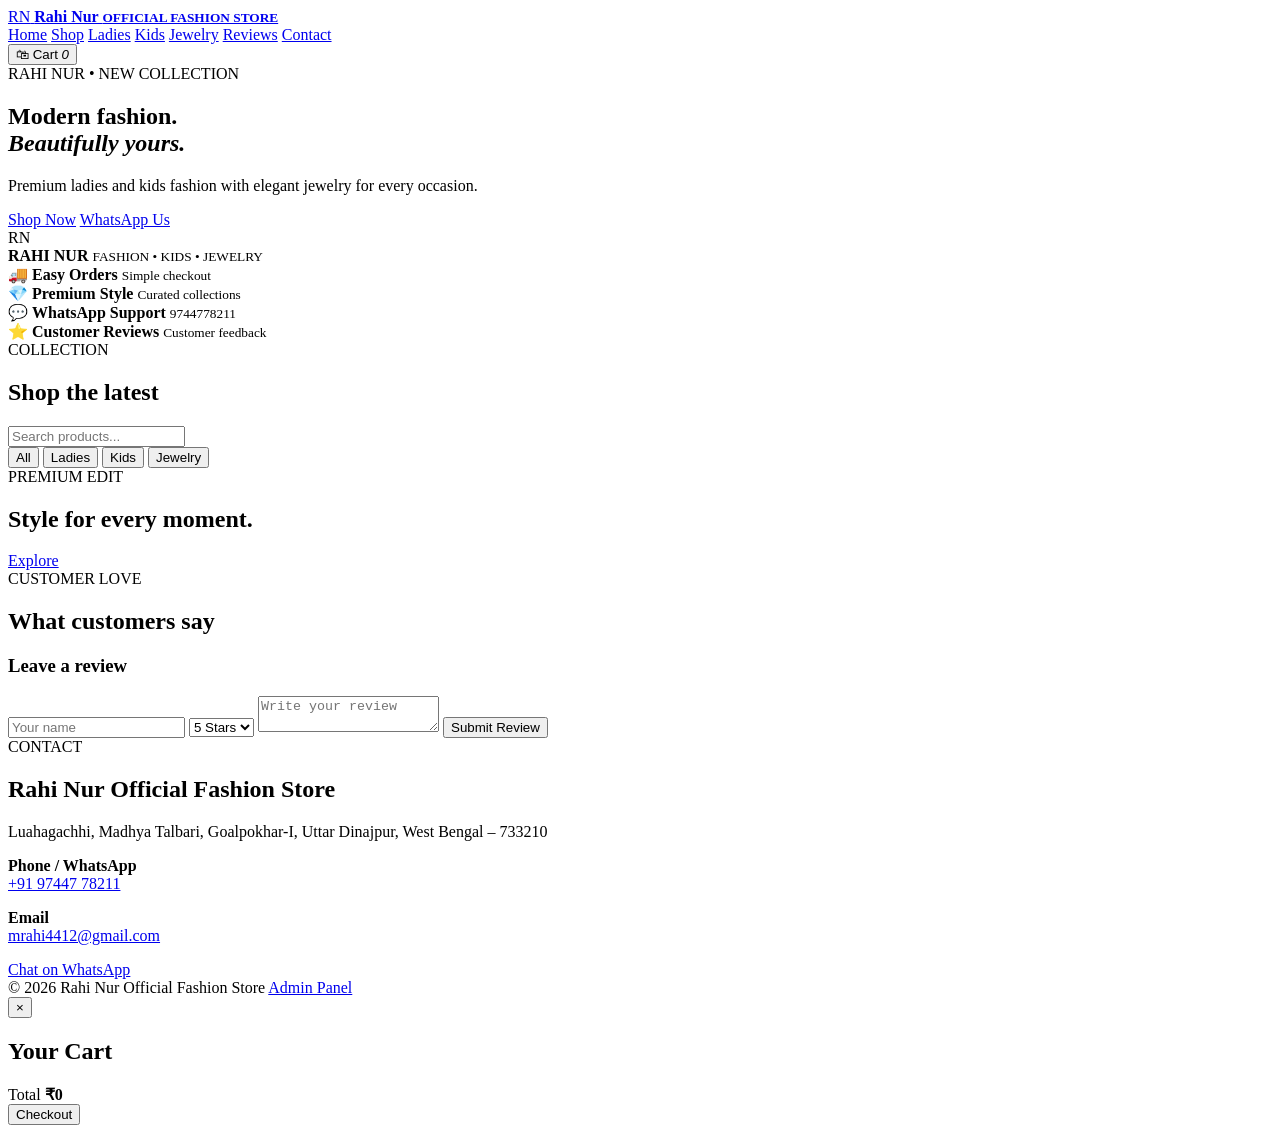
==== index.html @ d6ed2902 "index.html Initial commit for Rahi Nur Official Fashion Store website including HTML structure, navi" ====
<!doctype html>
<html lang="en">
<head>
  <meta charset="UTF-8">
  <meta name="viewport" content="width=device-width, initial-scale=1.0">
  <title>Rahi Nur Official Fashion Store</title>
  <meta name="description" content="Rahi Nur Official Fashion Store - Ladies, Kids and Jewelry">
  <link rel="stylesheet" href="assets/css/style.css">
</head>

<body>

<header class="top">
  <div class="wrap nav">

    <a class="logo" href="index.html">
      <span>RN</span>
      <b>
        Rahi Nur
        <small>OFFICIAL FASHION STORE</small>
      </b>
    </a>

    <nav>
      <a href="#home">Home</a>
      <a href="#shop">Shop</a>
      <a href="#ladies">Ladies</a>
      <a href="#kids">Kids</a>
      <a href="#jewelry">Jewelry</a>
      <a href="#reviews">Reviews</a>
      <a href="#contact">Contact</a>
    </nav>

    <button class="cart" onclick="Store.openCart()">
      🛍 Cart <i id="cartCount">0</i>
    </button>

  </div>
</header>


<section id="home" class="hero">

  <div class="wrap hero-grid">

    <div>
      <span class="eyebrow">RAHI NUR • NEW COLLECTION</span>

      <h1>
        Modern fashion.
        <br>
        <em>Beautifully yours.</em>
      </h1>

      <p>
        Premium ladies and kids fashion with elegant jewelry
        for every occasion.
      </p>

      <div class="actions">
        <a class="btn" href="#shop">Shop Now</a>

        <a
          class="btn ghost"
          href="https://wa.me/919744778211"
          target="_blank"
        >
          WhatsApp Us
        </a>
      </div>
    </div>


    <div class="hero-art">

      <div class="seal">RN</div>

      <strong>RAHI NUR</strong>

      <small>
        FASHION • KIDS • JEWELRY
      </small>

    </div>

  </div>

</section>


<section class="features">

  <div class="wrap feature-grid">

    <div>
      🚚 <b>Easy Orders</b>
      <small>Simple checkout</small>
    </div>

    <div>
      💎 <b>Premium Style</b>
      <small>Curated collections</small>
    </div>

    <div>
      💬 <b>WhatsApp Support</b>
      <small>9744778211</small>
    </div>

    <div>
      ⭐ <b>Customer Reviews</b>
      <small>Customer feedback</small>
    </div>

  </div>

</section>


<section id="shop" class="section">

  <div class="wrap">

    <div class="heading">

      <div>
        <span class="eyebrow">COLLECTION</span>
        <h2>Shop the latest</h2>
      </div>

      <input
        id="search"
        oninput="Store.render()"
        placeholder="Search products..."
      >

    </div>


    <div class="filters">

      <button class="active" data-cat="All">
        All
      </button>

      <button data-cat="Ladies">
        Ladies
      </button>

      <button data-cat="Kids">
        Kids
      </button>

      <button data-cat="Jewelry">
        Jewelry
      </button>

    </div>


    <div id="products" class="grid"></div>

  </div>

</section>


<section class="banner">

  <div class="wrap banner-in">

    <div>
      <span class="eyebrow">PREMIUM EDIT</span>

      <h2>
        Style for every moment.
      </h2>
    </div>

    <a class="btn light" href="#shop">
      Explore
    </a>

  </div>

</section>


<section id="reviews" class="section">

  <div class="wrap">

    <span class="eyebrow">
      CUSTOMER LOVE
    </span>

    <h2>
      What customers say
    </h2>

    <div
      id="reviewsList"
      class="review-grid"
    ></div>


    <form
      id="reviewForm"
      class="review-form"
    >

      <h3>
        Leave a review
      </h3>

      <input
        name="name"
        required
        placeholder="Your name"
      >

      <select name="rating">

        <option value="5">5 Stars</option>
        <option value="4">4 Stars</option>
        <option value="3">3 Stars</option>
        <option value="2">2 Stars</option>
        <option value="1">1 Star</option>

      </select>

      <textarea
        name="text"
        required
        placeholder="Write your review"
      ></textarea>

      <button class="btn">
        Submit Review
      </button>

    </form>

  </div>

</section>


<section id="contact" class="section contact">

  <div class="wrap contact-grid">

    <div>

      <span class="eyebrow">
        CONTACT
      </span>

      <h2>
        Rahi Nur Official Fashion Store
      </h2>

      <p>
        Luahagachhi, Madhya Talbari,
        Goalpokhar-I, Uttar Dinajpur,
        West Bengal – 733210
      </p>

    </div>


    <div class="card">

      <p>
        <b>Phone / WhatsApp</b>
        <br>

        <a href="tel:+919744778211">
          +91 97447 78211
        </a>
      </p>

      <p>
        <b>Email</b>
        <br>

        <a href="mailto:mrahi4412@gmail.com">
          mrahi4412@gmail.com
        </a>
      </p>

      <a
        class="btn"
        href="https://wa.me/919744778211"
        target="_blank"
      >
        Chat on WhatsApp
      </a>

    </div>

  </div>

</section>


<footer>

  <div class="wrap foot">

    <span>
      © 2026 Rahi Nur Official Fashion Store
    </span>

    <a href="admin.html">
      Admin Panel
    </a>

  </div>

</footer>


<div
  id="cartModal"
  class="modal hide"
>

  <div class="modalbox">

    <button
      class="x"
      onclick="Store.closeCart()"
    >
      ×
    </button>

    <h2>
      Your Cart
    </h2>

    <div id="cartItems"></div>

    <div class="total">

      Total

      <b id="cartTotal">
        ₹0
      </b>

    </div>

    <button
      class="btn full"
      onclick="Store.checkout()"
    >
      Checkout
    </button>

  </div>

</div>


<script src="assets/js/store.js"></script>

</body>
</html>
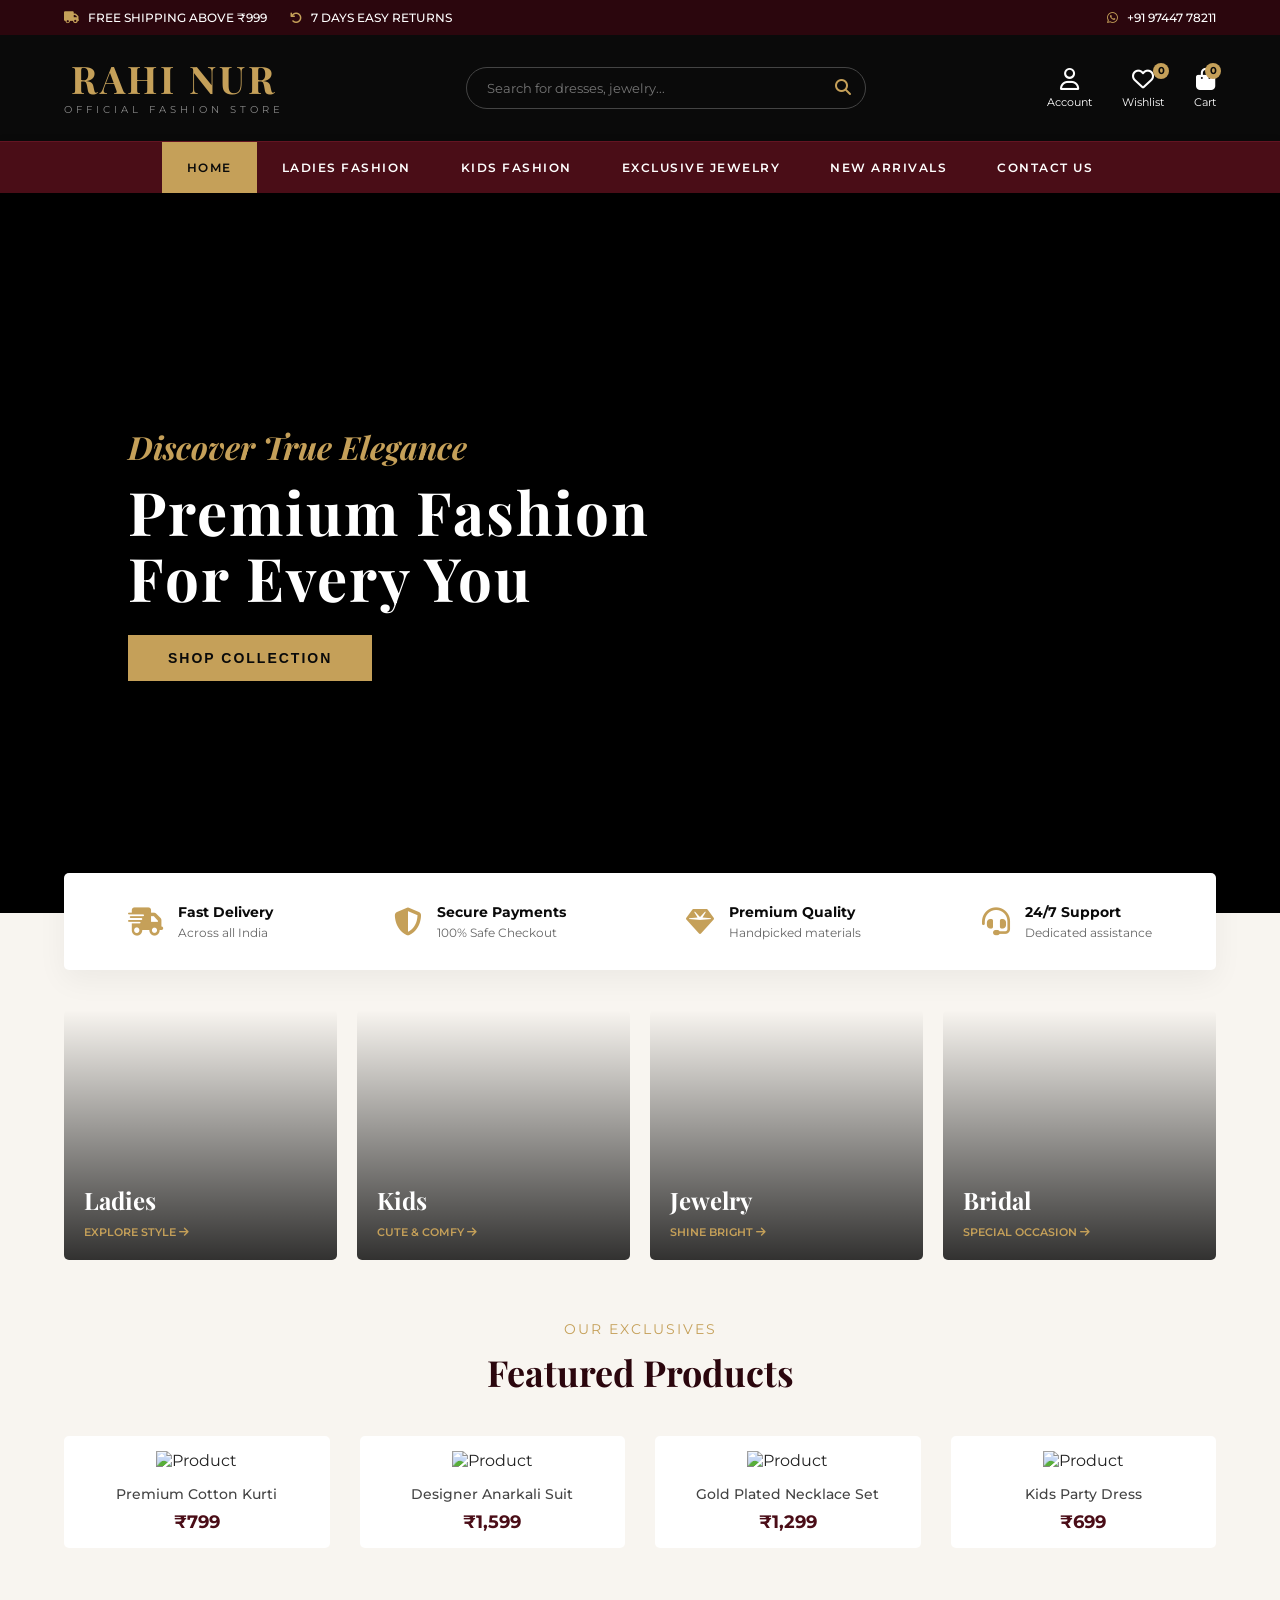
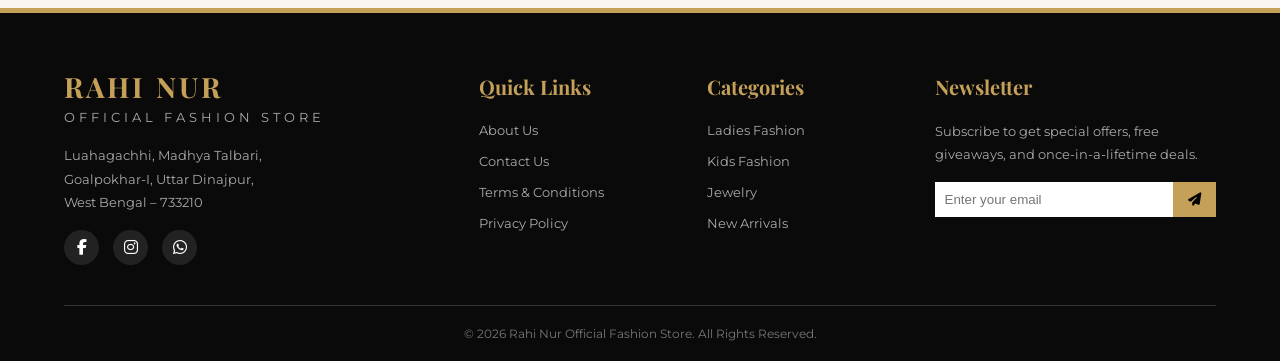
==== commit 2db44100: "Revamp index.html for improved layout and styles Updated the HTML structure and styles for the Rahi " ====
--- a/index.html
+++ b/index.html
@@ -1,369 +1,451 @@
-<!doctype html>
+<!DOCTYPE html>
 <html lang="en">
 <head>
-  <meta charset="UTF-8">
-  <meta name="viewport" content="width=device-width, initial-scale=1.0">
-  <title>Rahi Nur Official Fashion Store</title>
-  <meta name="description" content="Rahi Nur Official Fashion Store - Ladies, Kids and Jewelry">
-  <link rel="stylesheet" href="assets/css/style.css">
+    <meta charset="UTF-8">
+    <meta name="viewport" content="width=device-width, initial-scale=1.0">
+    <title>Rahi Nur | Premium Fashion & Jewelry</title>
+    <!-- Premium Google Fonts -->
+    <link href="https://fonts.googleapis.com/css2?family=Playfair+Display:ital,wght@0,400;0,600;0,700;1,400&family=Montserrat:wght@300;400;500;600;700&display=swap" rel="stylesheet">
+    <!-- FontAwesome Icons -->
+    <link rel="stylesheet" href="https://cdnjs.cloudflare.com/ajax/libs/font-awesome/6.4.0/css/all.min.css">
+    
+    <style>
+        /* ================= GLOBAL STYLES ================= */
+        * { margin: 0; padding: 0; box-sizing: border-box; }
+        html { scroll-behavior: smooth; }
+        :root {
+            --bg-dark: #0a0a0a;
+            --bg-maroon: #2b060d;
+            --primary-maroon: #4a0d17;
+            --primary-gold: #c5a059;
+            --gold-hover: #dfb971;
+            --text-light: #ffffff;
+            --text-dark: #222222;
+            --font-head: 'Playfair Display', serif;
+            --font-body: 'Montserrat', sans-serif;
+        }
+        body { font-family: var(--font-body); background-color: #f8f5f0; color: var(--text-dark); }
+        a { text-decoration: none; transition: 0.3s; }
+        button { cursor: pointer; transition: 0.3s; }
+
+        /* ================= TOP ANNOUNCEMENT BAR ================= */
+        .top-bar {
+            background: var(--bg-maroon); color: var(--text-light); display: flex;
+            justify-content: space-between; padding: 10px 5%; font-size: 12px; font-weight: 500;
+        }
+        .top-bar-left span { margin-right: 20px; }
+        .top-bar i { color: var(--primary-gold); margin-right: 6px; }
+
+        /* ================= HEADER ================= */
+        header {
+            background: var(--bg-dark); padding: 25px 5%; display: flex;
+            align-items: center; justify-content: space-between;
+        }
+        .logo { text-align: center; }
+        .logo h1 { font-family: var(--font-head); color: var(--primary-gold); font-size: 38px; letter-spacing: 3px; line-height: 1; }
+        .logo p { color: #888; font-size: 10px; letter-spacing: 4px; text-transform: uppercase; margin-top: 5px; }
+        
+        .search-container { flex: 1; max-width: 400px; margin: 0 40px; position: relative; }
+        .search-container input {
+            width: 100%; padding: 12px 20px; border-radius: 30px; border: 1px solid #444;
+            background: transparent; color: white; outline: none; font-family: var(--font-body);
+        }
+        .search-container button {
+            position: absolute; right: 15px; top: 50%; transform: translateY(-50%);
+            background: none; border: none; color: var(--primary-gold); font-size: 16px;
+        }
+
+        .user-actions { display: flex; gap: 30px; color: white; align-items: center; }
+        .action-item { display: flex; flex-direction: column; align-items: center; font-size: 11px; position: relative; cursor: pointer; }
+        .action-item i { font-size: 22px; margin-bottom: 5px; color: var(--text-light); }
+        .action-item:hover i { color: var(--primary-gold); }
+        .badge {
+            position: absolute; top: -5px; right: -5px; background: var(--primary-gold);
+            color: var(--bg-dark); font-size: 10px; font-weight: 700; width: 16px; height: 16px;
+            display: flex; align-items: center; justify-content: center; border-radius: 50%;
+        }
+
+        /* ================= NAVIGATION ================= */
+        nav {
+            background: var(--primary-maroon); padding: 0 5%; border-top: 1px solid #631422;
+            position: sticky; top: 0; z-index: 1000; box-shadow: 0 4px 10px rgba(0,0,0,0.3);
+        }
+        nav ul { list-style: none; display: flex; justify-content: center; }
+        nav ul li a {
+            color: white; padding: 18px 25px; display: block; font-size: 12px;
+            font-weight: 600; text-transform: uppercase; letter-spacing: 1.5px;
+        }
+        nav ul li a:hover, nav ul li.active a { background: var(--primary-gold); color: var(--bg-dark); }
+
+        /* ================= HERO SLIDER ================= */
+        .hero { position: relative; height: 80vh; min-height: 500px; overflow: hidden; background: #000; }
+        .slide {
+            position: absolute; top: 0; left: 0; width: 100%; height: 100%; opacity: 0;
+            transition: opacity 1s ease-in-out; background-size: cover; background-position: center 20%;
+        }
+        .slide.active { opacity: 1; z-index: 1; }
+        
+        /* 
+         * Hint: Use your best prompts here! Generate images using:
+         * "professional photo studio, romantic soft lighting, elegant outfits, 85mm DSLR photography, 8k, sharp focus"
+         */
+        .slide-1 { background-image: linear-gradient(rgba(0,0,0,0.6), rgba(0,0,0,0.2)), url('https://images.unsplash.com/photo-1610030469983-98e550d6193c?q=80&w=2000'); }
+        .slide-2 { background-image: linear-gradient(rgba(0,0,0,0.5), rgba(0,0,0,0.3)), url('https://images.unsplash.com/photo-1599643478524-fb66f7ca066b?q=80&w=2000'); }
+        
+        .hero-content {
+            position: absolute; top: 50%; left: 10%; transform: translateY(-50%);
+            z-index: 2; color: white; max-width: 600px;
+        }
+        .hero-content h3 { font-family: var(--font-head); color: var(--primary-gold); font-size: 32px; font-style: italic; margin-bottom: 10px; }
+        .hero-content h2 { font-family: var(--font-head); font-size: 60px; line-height: 1.1; margin-bottom: 25px; letter-spacing: 2px; }
+        .btn-main {
+            background: var(--primary-gold); color: var(--bg-dark); padding: 15px 40px;
+            font-size: 14px; font-weight: 700; border: none; text-transform: uppercase; letter-spacing: 2px;
+        }
+        .btn-main:hover { background: var(--gold-hover); }
+
+        /* ================= FEATURES BAR ================= */
+        .features {
+            display: flex; justify-content: space-between; padding: 30px 5%;
+            background: white; margin: -40px 5% 40px; position: relative; z-index: 10;
+            border-radius: 5px; box-shadow: 0 10px 30px rgba(0,0,0,0.05);
+        }
+        .feat-box { display: flex; align-items: center; gap: 15px; }
+        .feat-box i { font-size: 28px; color: var(--primary-gold); }
+        .feat-box h4 { font-size: 14px; margin-bottom: 4px; color: var(--bg-dark); }
+        .feat-box p { font-size: 12px; color: #666; }
+
+        /* ================= CATEGORIES ================= */
+        .categories { display: grid; grid-template-columns: repeat(4, 1fr); gap: 20px; padding: 0 5% 60px; }
+        .cat-box {
+            height: 250px; background-size: cover; background-position: center;
+            border-radius: 5px; position: relative; overflow: hidden; display: flex;
+            align-items: flex-end; padding: 20px; cursor: pointer;
+        }
+        /* Replace these with your cinematic depth of field images */
+        .cb-1 { background-image: url('https://images.unsplash.com/photo-1583391733958-d6510165213d?w=600'); }
+        .cb-2 { background-image: url('https://images.unsplash.com/photo-1621447504864-d86b7294fb8e?w=600'); }
+        .cb-3 { background-image: url('https://images.unsplash.com/photo-1535632066927-ab7c9ab60908?w=600'); }
+        .cb-4 { background-image: url('https://images.unsplash.com/photo-1617627143750-d86bc21e42bb?w=600'); }
+        
+        .cat-overlay {
+            position: absolute; top: 0; left: 0; width: 100%; height: 100%;
+            background: linear-gradient(to top, rgba(0,0,0,0.8), transparent);
+        }
+        .cat-text { position: relative; z-index: 2; color: white; }
+        .cat-text h3 { font-family: var(--font-head); font-size: 24px; margin-bottom: 5px; }
+        .cat-text span { font-size: 11px; text-transform: uppercase; color: var(--primary-gold); font-weight: 600; }
+        .cat-box:hover { transform: translateY(-5px); box-shadow: 0 10px 20px rgba(0,0,0,0.2); transition: 0.3s; }
+
+        /* ================= PRODUCTS GRID ================= */
+        .section-title { text-align: center; margin-bottom: 40px; }
+        .section-title h2 { font-family: var(--font-head); font-size: 36px; color: var(--bg-maroon); }
+        .section-title p { color: var(--primary-gold); font-size: 14px; letter-spacing: 2px; margin-bottom: 10px; }
+
+        .products { display: grid; grid-template-columns: repeat(4, 1fr); gap: 30px; padding: 0 5% 60px; }
+        .product-card { background: white; padding: 15px; border-radius: 5px; text-align: center; transition: 0.3s; }
+        .product-card:hover { box-shadow: 0 15px 30px rgba(0,0,0,0.08); }
+        .prod-img { position: relative; overflow: hidden; border-radius: 5px; margin-bottom: 15px; }
+        .prod-img img { width: 100%; height: 350px; object-fit: cover; transition: transform 0.5s; }
+        .product-card:hover .prod-img img { transform: scale(1.05); }
+        
+        .prod-actions {
+            position: absolute; bottom: -50px; left: 0; width: 100%; display: flex;
+            justify-content: center; gap: 10px; transition: 0.3s;
+        }
+        .product-card:hover .prod-actions { bottom: 15px; }
+        .prod-actions button { background: white; border: none; width: 40px; height: 40px; border-radius: 50%; font-size: 16px; color: var(--bg-dark); }
+        .prod-actions button:hover { background: var(--primary-gold); color: white; }
+        .prod-actions .btn-add { width: auto; padding: 0 20px; border-radius: 20px; font-weight: 600; font-size: 12px; }
+        
+        .prod-info h4 { font-size: 14px; font-weight: 500; margin-bottom: 8px; color: #444; }
+        .prod-info .price { font-size: 18px; font-weight: 700; color: var(--primary-maroon); }
+
+        /* ================= FOOTER ================= */
+        footer { background: var(--bg-dark); color: white; padding: 60px 5% 20px; border-top: 5px solid var(--primary-gold); }
+        .footer-grid { display: grid; grid-template-columns: 2fr 1fr 1fr 1.5fr; gap: 40px; margin-bottom: 40px; }
+        .foot-col h4 { font-family: var(--font-head); color: var(--primary-gold); font-size: 20px; margin-bottom: 20px; }
+        .foot-col p { font-size: 13px; color: #aaa; line-height: 1.8; margin-bottom: 15px; }
+        .foot-col ul { list-style: none; }
+        .foot-col ul li { margin-bottom: 12px; }
+        .foot-col ul li a { color: #aaa; font-size: 13px; }
+        .foot-col ul li a:hover { color: var(--primary-gold); padding-left: 5px; }
+        
+        .social-links a { display: inline-flex; align-items: center; justify-content: center; width: 35px; height: 35px; background: #222; color: white; border-radius: 50%; margin-right: 10px; }
+        .social-links a:hover { background: var(--primary-gold); }
+        
+        .copyright { text-align: center; padding-top: 20px; border-top: 1px solid #333; font-size: 12px; color: #777; }
+    </style>
 </head>
-
 <body>
 
-<header class="top">
-  <div class="wrap nav">
-
-    <a class="logo" href="index.html">
-      <span>RN</span>
-      <b>
-        Rahi Nur
-        <small>OFFICIAL FASHION STORE</small>
-      </b>
-    </a>
-
+    <!-- TOP BAR -->
+    <div class="top-bar">
+        <div class="top-bar-left">
+            <span><i class="fas fa-truck"></i> FREE SHIPPING ABOVE ₹999</span>
+            <span><i class="fas fa-undo"></i> 7 DAYS EASY RETURNS</span>
+        </div>
+        <div class="top-bar-right">
+            <span><i class="fab fa-whatsapp"></i> +91 97447 78211</span>
+        </div>
+    </div>
+
+    <!-- HEADER -->
+    <header>
+        <div class="logo">
+            <h1>RAHI NUR</h1>
+            <p>Official Fashion Store</p>
+        </div>
+        
+        <div class="search-container">
+            <input type="text" placeholder="Search for dresses, jewelry...">
+            <button><i class="fas fa-search"></i></button>
+        </div>
+
+        <div class="user-actions">
+            <div class="action-item">
+                <i class="far fa-user"></i>
+                <span>Account</span>
+            </div>
+            <div class="action-item">
+                <i class="far fa-heart"></i>
+                <span>Wishlist</span>
+                <div class="badge">0</div>
+            </div>
+            <div class="action-item" onclick="viewCart()">
+                <i class="fas fa-shopping-bag"></i>
+                <span>Cart</span>
+                <div class="badge" id="cart-count">0</div>
+            </div>
+        </div>
+    </header>
+
+    <!-- NAVIGATION -->
     <nav>
-      <a href="#home">Home</a>
-      <a href="#shop">Shop</a>
-      <a href="#ladies">Ladies</a>
-      <a href="#kids">Kids</a>
-      <a href="#jewelry">Jewelry</a>
-      <a href="#reviews">Reviews</a>
-      <a href="#contact">Contact</a>
+        <ul>
+            <li class="active"><a href="#">Home</a></li>
+            <li><a href="#shop">Ladies Fashion</a></li>
+            <li><a href="#shop">Kids Fashion</a></li>
+            <li><a href="#shop">Exclusive Jewelry</a></li>
+            <li><a href="#">New Arrivals</a></li>
+            <li><a href="#">Contact Us</a></li>
+        </ul>
     </nav>
 
-    <button class="cart" onclick="Store.openCart()">
-      🛍 Cart <i id="cartCount">0</i>
-    </button>
-
-  </div>
-</header>
-
-
-<section id="home" class="hero">
-
-  <div class="wrap hero-grid">
-
-    <div>
-      <span class="eyebrow">RAHI NUR • NEW COLLECTION</span>
-
-      <h1>
-        Modern fashion.
-        <br>
-        <em>Beautifully yours.</em>
-      </h1>
-
-      <p>
-        Premium ladies and kids fashion with elegant jewelry
-        for every occasion.
-      </p>
-
-      <div class="actions">
-        <a class="btn" href="#shop">Shop Now</a>
-
-        <a
-          class="btn ghost"
-          href="https://wa.me/919744778211"
-          target="_blank"
-        >
-          WhatsApp Us
-        </a>
-      </div>
+    <!-- HERO SLIDER -->
+    <section class="hero">
+        <div class="slide slide-1 active">
+            <div class="hero-content">
+                <h3>Discover True Elegance</h3>
+                <h2>Premium Fashion <br>For Every You</h2>
+                <button class="btn-main">Shop Collection</button>
+            </div>
+        </div>
+        <div class="slide slide-2">
+            <div class="hero-content">
+                <h3>Royal Collection</h3>
+                <h2>Exquisite Jewelry <br>Designs</h2>
+                <button class="btn-main">Explore Now</button>
+            </div>
+        </div>
+    </section>
+
+    <!-- FEATURES -->
+    <div class="features">
+        <div class="feat-box">
+            <i class="fas fa-shipping-fast"></i>
+            <div><h4>Fast Delivery</h4><p>Across all India</p></div>
+        </div>
+        <div class="feat-box">
+            <i class="fas fa-shield-alt"></i>
+            <div><h4>Secure Payments</h4><p>100% Safe Checkout</p></div>
+        </div>
+        <div class="feat-box">
+            <i class="fas fa-gem"></i>
+            <div><h4>Premium Quality</h4><p>Handpicked materials</p></div>
+        </div>
+        <div class="feat-box">
+            <i class="fas fa-headset"></i>
+            <div><h4>24/7 Support</h4><p>Dedicated assistance</p></div>
+        </div>
     </div>
 
-
-    <div class="hero-art">
-
-      <div class="seal">RN</div>
-
-      <strong>RAHI NUR</strong>
-
-      <small>
-        FASHION • KIDS • JEWELRY
-      </small>
-
+    <!-- CATEGORIES -->
+    <section class="categories">
+        <div class="cat-box cb-1">
+            <div class="cat-overlay"></div>
+            <div class="cat-text">
+                <h3>Ladies</h3><span>Explore Style <i class="fas fa-arrow-right"></i></span>
+            </div>
+        </div>
+        <div class="cat-box cb-2">
+            <div class="cat-overlay"></div>
+            <div class="cat-text">
+                <h3>Kids</h3><span>Cute & Comfy <i class="fas fa-arrow-right"></i></span>
+            </div>
+        </div>
+        <div class="cat-box cb-3">
+            <div class="cat-overlay"></div>
+            <div class="cat-text">
+                <h3>Jewelry</h3><span>Shine Bright <i class="fas fa-arrow-right"></i></span>
+            </div>
+        </div>
+        <div class="cat-box cb-4">
+            <div class="cat-overlay"></div>
+            <div class="cat-text">
+                <h3>Bridal</h3><span>Special Occasion <i class="fas fa-arrow-right"></i></span>
+            </div>
+        </div>
+    </section>
+
+    <!-- FEATURED PRODUCTS -->
+    <section class="section-title" id="shop">
+        <p>OUR EXCLUSIVES</p>
+        <h2>Featured Products</h2>
+    </section>
+
+    <div class="products">
+        <!-- Product 1 -->
+        <div class="product-card">
+            <div class="prod-img">
+                <img src="https://images.unsplash.com/photo-1583391733958-d6510165213d?q=80&w=600" alt="Product">
+                <div class="prod-actions">
+                    <button><i class="far fa-heart"></i></button>
+                    <button class="btn-add" onclick="addToCart()">Add to Cart</button>
+                    <button><i class="far fa-eye"></i></button>
+                </div>
+            </div>
+            <div class="prod-info">
+                <h4>Premium Cotton Kurti</h4>
+                <div class="price">₹799</div>
+            </div>
+        </div>
+        
+        <!-- Product 2 -->
+        <div class="product-card">
+            <div class="prod-img">
+                <img src="https://images.unsplash.com/photo-1617627143750-d86bc21e42bb?q=80&w=600" alt="Product">
+                <div class="prod-actions">
+                    <button><i class="far fa-heart"></i></button>
+                    <button class="btn-add" onclick="addToCart()">Add to Cart</button>
+                    <button><i class="far fa-eye"></i></button>
+                </div>
+            </div>
+            <div class="prod-info">
+                <h4>Designer Anarkali Suit</h4>
+                <div class="price">₹1,599</div>
+            </div>
+        </div>
+
+        <!-- Product 3 -->
+        <div class="product-card">
+            <div class="prod-img">
+                <img src="https://images.unsplash.com/photo-1599643478524-fb66f7ca066b?q=80&w=600" alt="Product">
+                <div class="prod-actions">
+                    <button><i class="far fa-heart"></i></button>
+                    <button class="btn-add" onclick="addToCart()">Add to Cart</button>
+                    <button><i class="far fa-eye"></i></button>
+                </div>
+            </div>
+            <div class="prod-info">
+                <h4>Gold Plated Necklace Set</h4>
+                <div class="price">₹1,299</div>
+            </div>
+        </div>
+
+        <!-- Product 4 -->
+        <div class="product-card">
+            <div class="prod-img">
+                <img src="https://images.unsplash.com/photo-1621447504864-d86b7294fb8e?q=80&w=600" alt="Product">
+                <div class="prod-actions">
+                    <button><i class="far fa-heart"></i></button>
+                    <button class="btn-add" onclick="addToCart()">Add to Cart</button>
+                    <button><i class="far fa-eye"></i></button>
+                </div>
+            </div>
+            <div class="prod-info">
+                <h4>Kids Party Dress</h4>
+                <div class="price">₹699</div>
+            </div>
+        </div>
     </div>
 
-  </div>
-
-</section>
-
-
-<section class="features">
-
-  <div class="wrap feature-grid">
-
-    <div>
-      🚚 <b>Easy Orders</b>
-      <small>Simple checkout</small>
-    </div>
-
-    <div>
-      💎 <b>Premium Style</b>
-      <small>Curated collections</small>
-    </div>
-
-    <div>
-      💬 <b>WhatsApp Support</b>
-      <small>9744778211</small>
-    </div>
-
-    <div>
-      ⭐ <b>Customer Reviews</b>
-      <small>Customer feedback</small>
-    </div>
-
-  </div>
-
-</section>
-
-
-<section id="shop" class="section">
-
-  <div class="wrap">
-
-    <div class="heading">
-
-      <div>
-        <span class="eyebrow">COLLECTION</span>
-        <h2>Shop the latest</h2>
-      </div>
-
-      <input
-        id="search"
-        oninput="Store.render()"
-        placeholder="Search products..."
-      >
-
-    </div>
-
-
-    <div class="filters">
-
-      <button class="active" data-cat="All">
-        All
-      </button>
-
-      <button data-cat="Ladies">
-        Ladies
-      </button>
-
-      <button data-cat="Kids">
-        Kids
-      </button>
-
-      <button data-cat="Jewelry">
-        Jewelry
-      </button>
-
-    </div>
-
-
-    <div id="products" class="grid"></div>
-
-  </div>
-
-</section>
-
-
-<section class="banner">
-
-  <div class="wrap banner-in">
-
-    <div>
-      <span class="eyebrow">PREMIUM EDIT</span>
-
-      <h2>
-        Style for every moment.
-      </h2>
-    </div>
-
-    <a class="btn light" href="#shop">
-      Explore
-    </a>
-
-  </div>
-
-</section>
-
-
-<section id="reviews" class="section">
-
-  <div class="wrap">
-
-    <span class="eyebrow">
-      CUSTOMER LOVE
-    </span>
-
-    <h2>
-      What customers say
-    </h2>
-
-    <div
-      id="reviewsList"
-      class="review-grid"
-    ></div>
-
-
-    <form
-      id="reviewForm"
-      class="review-form"
-    >
-
-      <h3>
-        Leave a review
-      </h3>
-
-      <input
-        name="name"
-        required
-        placeholder="Your name"
-      >
-
-      <select name="rating">
-
-        <option value="5">5 Stars</option>
-        <option value="4">4 Stars</option>
-        <option value="3">3 Stars</option>
-        <option value="2">2 Stars</option>
-        <option value="1">1 Star</option>
-
-      </select>
-
-      <textarea
-        name="text"
-        required
-        placeholder="Write your review"
-      ></textarea>
-
-      <button class="btn">
-        Submit Review
-      </button>
-
-    </form>
-
-  </div>
-
-</section>
-
-
-<section id="contact" class="section contact">
-
-  <div class="wrap contact-grid">
-
-    <div>
-
-      <span class="eyebrow">
-        CONTACT
-      </span>
-
-      <h2>
-        Rahi Nur Official Fashion Store
-      </h2>
-
-      <p>
-        Luahagachhi, Madhya Talbari,
-        Goalpokhar-I, Uttar Dinajpur,
-        West Bengal – 733210
-      </p>
-
-    </div>
-
-
-    <div class="card">
-
-      <p>
-        <b>Phone / WhatsApp</b>
-        <br>
-
-        <a href="tel:+919744778211">
-          +91 97447 78211
-        </a>
-      </p>
-
-      <p>
-        <b>Email</b>
-        <br>
-
-        <a href="mailto:mrahi4412@gmail.com">
-          mrahi4412@gmail.com
-        </a>
-      </p>
-
-      <a
-        class="btn"
-        href="https://wa.me/919744778211"
-        target="_blank"
-      >
-        Chat on WhatsApp
-      </a>
-
-    </div>
-
-  </div>
-
-</section>
-
-
-<footer>
-
-  <div class="wrap foot">
-
-    <span>
-      © 2026 Rahi Nur Official Fashion Store
-    </span>
-
-    <a href="admin.html">
-      Admin Panel
-    </a>
-
-  </div>
-
-</footer>
-
-
-<div
-  id="cartModal"
-  class="modal hide"
->
-
-  <div class="modalbox">
-
-    <button
-      class="x"
-      onclick="Store.closeCart()"
-    >
-      ×
-    </button>
-
-    <h2>
-      Your Cart
-    </h2>
-
-    <div id="cartItems"></div>
-
-    <div class="total">
-
-      Total
-
-      <b id="cartTotal">
-        ₹0
-      </b>
-
-    </div>
-
-    <button
-      class="btn full"
-      onclick="Store.checkout()"
-    >
-      Checkout
-    </button>
-
-  </div>
-
-</div>
-
-
-<script src="assets/js/store.js"></script>
-
+    <!-- FOOTER -->
+    <footer>
+        <div class="footer-grid">
+            <div class="foot-col">
+                <div class="logo" style="text-align: left;">
+                    <h1 style="font-size: 28px;">RAHI NUR</h1>
+                    <p style="margin-bottom: 15px;">Official Fashion Store</p>
+                </div>
+                <p>Luahagachhi, Madhya Talbari,<br>Goalpokhar-I, Uttar Dinajpur,<br>West Bengal – 733210</p>
+                <div class="social-links">
+                    <a href="#"><i class="fab fa-facebook-f"></i></a>
+                    <a href="#"><i class="fab fa-instagram"></i></a>
+                    <a href="#"><i class="fab fa-whatsapp"></i></a>
+                </div>
+            </div>
+            <div class="foot-col">
+                <h4>Quick Links</h4>
+                <ul>
+                    <li><a href="#">About Us</a></li>
+                    <li><a href="#">Contact Us</a></li>
+                    <li><a href="#">Terms & Conditions</a></li>
+                    <li><a href="#">Privacy Policy</a></li>
+                </ul>
+            </div>
+            <div class="foot-col">
+                <h4>Categories</h4>
+                <ul>
+                    <li><a href="#">Ladies Fashion</a></li>
+                    <li><a href="#">Kids Fashion</a></li>
+                    <li><a href="#">Jewelry</a></li>
+                    <li><a href="#">New Arrivals</a></li>
+                </ul>
+            </div>
+            <div class="foot-col">
+                <h4>Newsletter</h4>
+                <p>Subscribe to get special offers, free giveaways, and once-in-a-lifetime deals.</p>
+                <div style="display: flex; margin-top: 15px;">
+                    <input type="email" placeholder="Enter your email" style="padding: 10px; width: 100%; border: none; outline: none;">
+                    <button style="background: var(--primary-gold); border: none; padding: 0 15px; font-weight: bold;"><i class="fas fa-paper-plane"></i></button>
+                </div>
+            </div>
+        </div>
+        <div class="copyright">
+            <p>© 2026 Rahi Nur Official Fashion Store. All Rights Reserved.</p>
+        </div>
+    </footer>
+
+    <!-- JAVASCRIPT FOR INTERACTIVITY -->
+    <script>
+        // 1. Hero Image Slider (Changes image every 4 seconds)
+        let currentSlide = 0;
+        const slides = document.querySelectorAll('.slide');
+        
+        function nextSlide() {
+            slides[currentSlide].classList.remove('active');
+            currentSlide = (currentSlide + 1) % slides.length;
+            slides[currentSlide].classList.add('active');
+        }
+        setInterval(nextSlide, 4000);
+
+        // 2. Shopping Cart Logic
+        let cartItems = 0;
+        function addToCart() {
+            cartItems++;
+            document.getElementById('cart-count').innerText = cartItems;
+            // Simple visual feedback
+            alert("Item added to your premium shopping cart!");
+        }
+
+        function viewCart() {
+            if(cartItems === 0) {
+                alert("Your cart is currently empty.");
+            } else {
+                alert("You have " + cartItems + " items in your cart. Ready to checkout?");
+            }
+        }
+    </script>
 </body>
 </html>
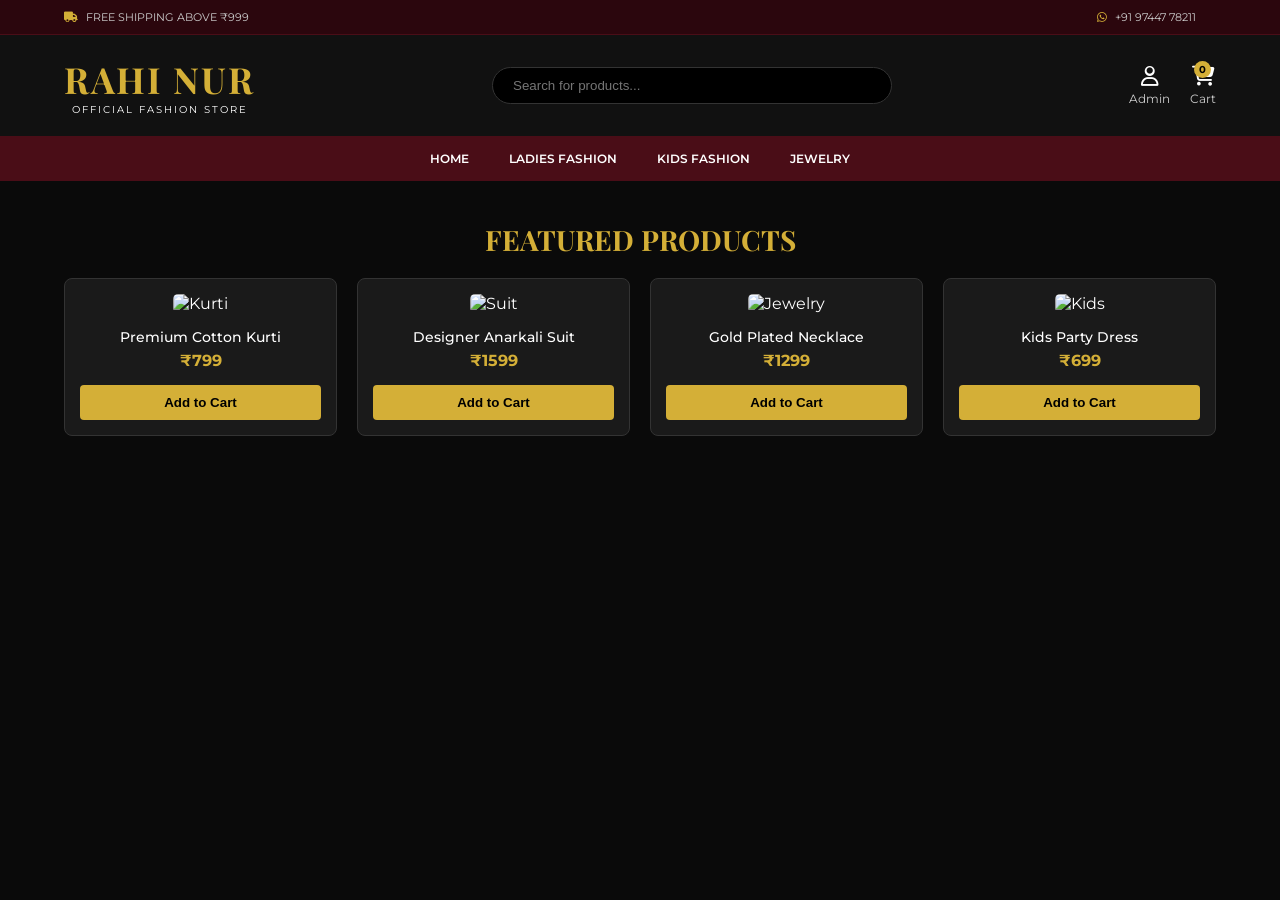
==== commit 6256f1d3: "Refactor index.html with new styles and features Updated the title, modified styles, and improved pr" ====
--- a/index.html
+++ b/index.html
@@ -3,448 +3,212 @@
 <head>
     <meta charset="UTF-8">
     <meta name="viewport" content="width=device-width, initial-scale=1.0">
-    <title>Rahi Nur | Premium Fashion & Jewelry</title>
-    <!-- Premium Google Fonts -->
-    <link href="https://fonts.googleapis.com/css2?family=Playfair+Display:ital,wght@0,400;0,600;0,700;1,400&family=Montserrat:wght@300;400;500;600;700&display=swap" rel="stylesheet">
-    <!-- FontAwesome Icons -->
+    <title>Rahi Nur | Premium Fashion</title>
+    <link href="https://fonts.googleapis.com/css2?family=Playfair+Display:ital,wght@0,600;0,700;1,400&family=Montserrat:wght@400;500;600&display=swap" rel="stylesheet">
     <link rel="stylesheet" href="https://cdnjs.cloudflare.com/ajax/libs/font-awesome/6.4.0/css/all.min.css">
     
     <style>
-        /* ================= GLOBAL STYLES ================= */
+        /* CSS (Visually matching your photo) */
         * { margin: 0; padding: 0; box-sizing: border-box; }
-        html { scroll-behavior: smooth; }
-        :root {
-            --bg-dark: #0a0a0a;
-            --bg-maroon: #2b060d;
-            --primary-maroon: #4a0d17;
-            --primary-gold: #c5a059;
-            --gold-hover: #dfb971;
-            --text-light: #ffffff;
-            --text-dark: #222222;
-            --font-head: 'Playfair Display', serif;
-            --font-body: 'Montserrat', sans-serif;
-        }
-        body { font-family: var(--font-body); background-color: #f8f5f0; color: var(--text-dark); }
-        a { text-decoration: none; transition: 0.3s; }
-        button { cursor: pointer; transition: 0.3s; }
-
-        /* ================= TOP ANNOUNCEMENT BAR ================= */
-        .top-bar {
-            background: var(--bg-maroon); color: var(--text-light); display: flex;
-            justify-content: space-between; padding: 10px 5%; font-size: 12px; font-weight: 500;
-        }
-        .top-bar-left span { margin-right: 20px; }
-        .top-bar i { color: var(--primary-gold); margin-right: 6px; }
-
-        /* ================= HEADER ================= */
-        header {
-            background: var(--bg-dark); padding: 25px 5%; display: flex;
-            align-items: center; justify-content: space-between;
-        }
+        body { font-family: 'Montserrat', sans-serif; background: #0a0a0a; color: #fff; }
+        
+        /* Top Bar */
+        .top-bar { background: #2b060d; padding: 10px 5%; font-size: 11px; display: flex; justify-content: space-between; border-bottom: 1px solid #4a0d17; }
+        .top-bar span { margin-right: 20px; color: #ccc; }
+        .top-bar i { color: #d4af37; margin-right: 5px; }
+
+        /* Header */
+        header { padding: 20px 5%; display: flex; justify-content: space-between; align-items: center; background: #111; }
         .logo { text-align: center; }
-        .logo h1 { font-family: var(--font-head); color: var(--primary-gold); font-size: 38px; letter-spacing: 3px; line-height: 1; }
-        .logo p { color: #888; font-size: 10px; letter-spacing: 4px; text-transform: uppercase; margin-top: 5px; }
-        
-        .search-container { flex: 1; max-width: 400px; margin: 0 40px; position: relative; }
-        .search-container input {
-            width: 100%; padding: 12px 20px; border-radius: 30px; border: 1px solid #444;
-            background: transparent; color: white; outline: none; font-family: var(--font-body);
-        }
-        .search-container button {
-            position: absolute; right: 15px; top: 50%; transform: translateY(-50%);
-            background: none; border: none; color: var(--primary-gold); font-size: 16px;
-        }
-
-        .user-actions { display: flex; gap: 30px; color: white; align-items: center; }
-        .action-item { display: flex; flex-direction: column; align-items: center; font-size: 11px; position: relative; cursor: pointer; }
-        .action-item i { font-size: 22px; margin-bottom: 5px; color: var(--text-light); }
-        .action-item:hover i { color: var(--primary-gold); }
-        .badge {
-            position: absolute; top: -5px; right: -5px; background: var(--primary-gold);
-            color: var(--bg-dark); font-size: 10px; font-weight: 700; width: 16px; height: 16px;
-            display: flex; align-items: center; justify-content: center; border-radius: 50%;
-        }
-
-        /* ================= NAVIGATION ================= */
-        nav {
-            background: var(--primary-maroon); padding: 0 5%; border-top: 1px solid #631422;
-            position: sticky; top: 0; z-index: 1000; box-shadow: 0 4px 10px rgba(0,0,0,0.3);
-        }
-        nav ul { list-style: none; display: flex; justify-content: center; }
-        nav ul li a {
-            color: white; padding: 18px 25px; display: block; font-size: 12px;
-            font-weight: 600; text-transform: uppercase; letter-spacing: 1.5px;
-        }
-        nav ul li a:hover, nav ul li.active a { background: var(--primary-gold); color: var(--bg-dark); }
-
-        /* ================= HERO SLIDER ================= */
-        .hero { position: relative; height: 80vh; min-height: 500px; overflow: hidden; background: #000; }
-        .slide {
-            position: absolute; top: 0; left: 0; width: 100%; height: 100%; opacity: 0;
-            transition: opacity 1s ease-in-out; background-size: cover; background-position: center 20%;
-        }
-        .slide.active { opacity: 1; z-index: 1; }
-        
-        /* 
-         * Hint: Use your best prompts here! Generate images using:
-         * "professional photo studio, romantic soft lighting, elegant outfits, 85mm DSLR photography, 8k, sharp focus"
-         */
-        .slide-1 { background-image: linear-gradient(rgba(0,0,0,0.6), rgba(0,0,0,0.2)), url('https://images.unsplash.com/photo-1610030469983-98e550d6193c?q=80&w=2000'); }
-        .slide-2 { background-image: linear-gradient(rgba(0,0,0,0.5), rgba(0,0,0,0.3)), url('https://images.unsplash.com/photo-1599643478524-fb66f7ca066b?q=80&w=2000'); }
-        
-        .hero-content {
-            position: absolute; top: 50%; left: 10%; transform: translateY(-50%);
-            z-index: 2; color: white; max-width: 600px;
-        }
-        .hero-content h3 { font-family: var(--font-head); color: var(--primary-gold); font-size: 32px; font-style: italic; margin-bottom: 10px; }
-        .hero-content h2 { font-family: var(--font-head); font-size: 60px; line-height: 1.1; margin-bottom: 25px; letter-spacing: 2px; }
-        .btn-main {
-            background: var(--primary-gold); color: var(--bg-dark); padding: 15px 40px;
-            font-size: 14px; font-weight: 700; border: none; text-transform: uppercase; letter-spacing: 2px;
-        }
-        .btn-main:hover { background: var(--gold-hover); }
-
-        /* ================= FEATURES BAR ================= */
-        .features {
-            display: flex; justify-content: space-between; padding: 30px 5%;
-            background: white; margin: -40px 5% 40px; position: relative; z-index: 10;
-            border-radius: 5px; box-shadow: 0 10px 30px rgba(0,0,0,0.05);
-        }
-        .feat-box { display: flex; align-items: center; gap: 15px; }
-        .feat-box i { font-size: 28px; color: var(--primary-gold); }
-        .feat-box h4 { font-size: 14px; margin-bottom: 4px; color: var(--bg-dark); }
-        .feat-box p { font-size: 12px; color: #666; }
-
-        /* ================= CATEGORIES ================= */
-        .categories { display: grid; grid-template-columns: repeat(4, 1fr); gap: 20px; padding: 0 5% 60px; }
-        .cat-box {
-            height: 250px; background-size: cover; background-position: center;
-            border-radius: 5px; position: relative; overflow: hidden; display: flex;
-            align-items: flex-end; padding: 20px; cursor: pointer;
-        }
-        /* Replace these with your cinematic depth of field images */
-        .cb-1 { background-image: url('https://images.unsplash.com/photo-1583391733958-d6510165213d?w=600'); }
-        .cb-2 { background-image: url('https://images.unsplash.com/photo-1621447504864-d86b7294fb8e?w=600'); }
-        .cb-3 { background-image: url('https://images.unsplash.com/photo-1535632066927-ab7c9ab60908?w=600'); }
-        .cb-4 { background-image: url('https://images.unsplash.com/photo-1617627143750-d86bc21e42bb?w=600'); }
-        
-        .cat-overlay {
-            position: absolute; top: 0; left: 0; width: 100%; height: 100%;
-            background: linear-gradient(to top, rgba(0,0,0,0.8), transparent);
-        }
-        .cat-text { position: relative; z-index: 2; color: white; }
-        .cat-text h3 { font-family: var(--font-head); font-size: 24px; margin-bottom: 5px; }
-        .cat-text span { font-size: 11px; text-transform: uppercase; color: var(--primary-gold); font-weight: 600; }
-        .cat-box:hover { transform: translateY(-5px); box-shadow: 0 10px 20px rgba(0,0,0,0.2); transition: 0.3s; }
-
-        /* ================= PRODUCTS GRID ================= */
-        .section-title { text-align: center; margin-bottom: 40px; }
-        .section-title h2 { font-family: var(--font-head); font-size: 36px; color: var(--bg-maroon); }
-        .section-title p { color: var(--primary-gold); font-size: 14px; letter-spacing: 2px; margin-bottom: 10px; }
-
-        .products { display: grid; grid-template-columns: repeat(4, 1fr); gap: 30px; padding: 0 5% 60px; }
-        .product-card { background: white; padding: 15px; border-radius: 5px; text-align: center; transition: 0.3s; }
-        .product-card:hover { box-shadow: 0 15px 30px rgba(0,0,0,0.08); }
-        .prod-img { position: relative; overflow: hidden; border-radius: 5px; margin-bottom: 15px; }
-        .prod-img img { width: 100%; height: 350px; object-fit: cover; transition: transform 0.5s; }
-        .product-card:hover .prod-img img { transform: scale(1.05); }
-        
-        .prod-actions {
-            position: absolute; bottom: -50px; left: 0; width: 100%; display: flex;
-            justify-content: center; gap: 10px; transition: 0.3s;
-        }
-        .product-card:hover .prod-actions { bottom: 15px; }
-        .prod-actions button { background: white; border: none; width: 40px; height: 40px; border-radius: 50%; font-size: 16px; color: var(--bg-dark); }
-        .prod-actions button:hover { background: var(--primary-gold); color: white; }
-        .prod-actions .btn-add { width: auto; padding: 0 20px; border-radius: 20px; font-weight: 600; font-size: 12px; }
-        
-        .prod-info h4 { font-size: 14px; font-weight: 500; margin-bottom: 8px; color: #444; }
-        .prod-info .price { font-size: 18px; font-weight: 700; color: var(--primary-maroon); }
-
-        /* ================= FOOTER ================= */
-        footer { background: var(--bg-dark); color: white; padding: 60px 5% 20px; border-top: 5px solid var(--primary-gold); }
-        .footer-grid { display: grid; grid-template-columns: 2fr 1fr 1fr 1.5fr; gap: 40px; margin-bottom: 40px; }
-        .foot-col h4 { font-family: var(--font-head); color: var(--primary-gold); font-size: 20px; margin-bottom: 20px; }
-        .foot-col p { font-size: 13px; color: #aaa; line-height: 1.8; margin-bottom: 15px; }
-        .foot-col ul { list-style: none; }
-        .foot-col ul li { margin-bottom: 12px; }
-        .foot-col ul li a { color: #aaa; font-size: 13px; }
-        .foot-col ul li a:hover { color: var(--primary-gold); padding-left: 5px; }
-        
-        .social-links a { display: inline-flex; align-items: center; justify-content: center; width: 35px; height: 35px; background: #222; color: white; border-radius: 50%; margin-right: 10px; }
-        .social-links a:hover { background: var(--primary-gold); }
-        
-        .copyright { text-align: center; padding-top: 20px; border-top: 1px solid #333; font-size: 12px; color: #777; }
+        .logo h1 { font-family: 'Playfair Display', serif; color: #d4af37; font-size: 36px; letter-spacing: 2px; }
+        
+        .search-bar { flex: 1; max-width: 400px; margin: 0 30px; position: relative; }
+        .search-bar input { width: 100%; padding: 10px 20px; border-radius: 20px; border: 1px solid #333; background: #000; color: #fff; }
+        
+        .icons { display: flex; gap: 20px; }
+        .icon-btn { text-align: center; cursor: pointer; color: #ccc; font-size: 12px; position: relative; }
+        .icon-btn i { font-size: 20px; display: block; margin-bottom: 5px; color: #fff; }
+        .badge { position: absolute; top: -5px; right: 5px; background: #d4af37; color: #000; font-size: 10px; font-weight: bold; padding: 2px 5px; border-radius: 50%; }
+
+        /* Nav */
+        nav { background: #4a0d17; display: flex; justify-content: center; }
+        nav a { color: #fff; text-decoration: none; padding: 15px 20px; font-size: 12px; font-weight: 600; text-transform: uppercase; }
+        nav a:hover { color: #000; background: #d4af37; }
+
+        /* Products Grid */
+        .section-title { text-align: center; padding: 40px 0 20px; font-family: 'Playfair Display', serif; font-size: 28px; color: #d4af37; }
+        .products { display: grid; grid-template-columns: repeat(4, 1fr); gap: 20px; padding: 0 5% 50px; }
+        .product-card { background: #1a1a1a; padding: 15px; border-radius: 8px; text-align: center; border: 1px solid #333; }
+        .product-card img { width: 100%; height: 250px; object-fit: cover; border-radius: 5px; }
+        .product-card h4 { font-size: 14px; margin: 15px 0 5px; font-weight: 500; }
+        .product-card p { color: #d4af37; font-weight: bold; font-size: 16px; margin-bottom: 15px; }
+        .btn-add { background: #d4af37; color: #000; border: none; padding: 10px 20px; font-weight: bold; cursor: pointer; border-radius: 4px; width: 100%; }
+        
+        /* Modal (Cart & Admin) */
+        .modal { display: none; position: fixed; top: 0; left: 0; width: 100%; height: 100%; background: rgba(0,0,0,0.8); z-index: 1000; justify-content: center; align-items: center; }
+        .modal-content { background: #111; border: 1px solid #d4af37; padding: 30px; border-radius: 8px; width: 400px; max-width: 90%; color: white; }
+        .modal-header { display: flex; justify-content: space-between; margin-bottom: 20px; font-family: 'Playfair Display', serif; font-size: 22px; color: #d4af37; }
+        .close-btn { cursor: pointer; color: #fff; font-size: 20px; }
+        
+        .cart-item { display: flex; justify-content: space-between; margin-bottom: 10px; font-size: 14px; border-bottom: 1px solid #333; padding-bottom: 5px; }
+        .cart-total { font-weight: bold; font-size: 18px; text-align: right; margin: 20px 0; color: #d4af37; }
+        .btn-checkout { background: #25D366; color: white; border: none; padding: 12px; width: 100%; font-weight: bold; cursor: pointer; border-radius: 4px; font-size: 16px; }
+
+        /* Admin Form */
+        .admin-input { width: 100%; padding: 10px; margin-bottom: 15px; border-radius: 4px; border: 1px solid #333; background: #222; color: white; }
     </style>
 </head>
 <body>
 
     <!-- TOP BAR -->
     <div class="top-bar">
-        <div class="top-bar-left">
-            <span><i class="fas fa-truck"></i> FREE SHIPPING ABOVE ₹999</span>
-            <span><i class="fas fa-undo"></i> 7 DAYS EASY RETURNS</span>
-        </div>
-        <div class="top-bar-right">
-            <span><i class="fab fa-whatsapp"></i> +91 97447 78211</span>
-        </div>
+        <div><span><i class="fas fa-truck"></i> FREE SHIPPING ABOVE ₹999</span></div>
+        <div><span><i class="fab fa-whatsapp"></i> +91 97447 78211</span></div>
     </div>
 
     <!-- HEADER -->
     <header>
         <div class="logo">
             <h1>RAHI NUR</h1>
-            <p>Official Fashion Store</p>
-        </div>
-        
-        <div class="search-container">
-            <input type="text" placeholder="Search for dresses, jewelry...">
-            <button><i class="fas fa-search"></i></button>
-        </div>
-
-        <div class="user-actions">
-            <div class="action-item">
-                <i class="far fa-user"></i>
-                <span>Account</span>
-            </div>
-            <div class="action-item">
-                <i class="far fa-heart"></i>
-                <span>Wishlist</span>
-                <div class="badge">0</div>
-            </div>
-            <div class="action-item" onclick="viewCart()">
-                <i class="fas fa-shopping-bag"></i>
-                <span>Cart</span>
+            <p style="font-size: 10px; letter-spacing: 2px;">OFFICIAL FASHION STORE</p>
+        </div>
+        <div class="search-bar">
+            <input type="text" placeholder="Search for products...">
+        </div>
+        <div class="icons">
+            <div class="icon-btn" onclick="openAdmin()">
+                <i class="far fa-user"></i> Admin
+            </div>
+            <div class="icon-btn" onclick="openCart()">
+                <i class="fas fa-shopping-cart"></i> Cart
                 <div class="badge" id="cart-count">0</div>
             </div>
         </div>
     </header>
 
-    <!-- NAVIGATION -->
+    <!-- NAV -->
     <nav>
-        <ul>
-            <li class="active"><a href="#">Home</a></li>
-            <li><a href="#shop">Ladies Fashion</a></li>
-            <li><a href="#shop">Kids Fashion</a></li>
-            <li><a href="#shop">Exclusive Jewelry</a></li>
-            <li><a href="#">New Arrivals</a></li>
-            <li><a href="#">Contact Us</a></li>
-        </ul>
+        <a href="#">Home</a>
+        <a href="#">Ladies Fashion</a>
+        <a href="#">Kids Fashion</a>
+        <a href="#">Jewelry</a>
     </nav>
 
-    <!-- HERO SLIDER -->
-    <section class="hero">
-        <div class="slide slide-1 active">
-            <div class="hero-content">
-                <h3>Discover True Elegance</h3>
-                <h2>Premium Fashion <br>For Every You</h2>
-                <button class="btn-main">Shop Collection</button>
-            </div>
-        </div>
-        <div class="slide slide-2">
-            <div class="hero-content">
-                <h3>Royal Collection</h3>
-                <h2>Exquisite Jewelry <br>Designs</h2>
-                <button class="btn-main">Explore Now</button>
-            </div>
-        </div>
-    </section>
-
-    <!-- FEATURES -->
-    <div class="features">
-        <div class="feat-box">
-            <i class="fas fa-shipping-fast"></i>
-            <div><h4>Fast Delivery</h4><p>Across all India</p></div>
-        </div>
-        <div class="feat-box">
-            <i class="fas fa-shield-alt"></i>
-            <div><h4>Secure Payments</h4><p>100% Safe Checkout</p></div>
-        </div>
-        <div class="feat-box">
-            <i class="fas fa-gem"></i>
-            <div><h4>Premium Quality</h4><p>Handpicked materials</p></div>
-        </div>
-        <div class="feat-box">
-            <i class="fas fa-headset"></i>
-            <div><h4>24/7 Support</h4><p>Dedicated assistance</p></div>
-        </div>
-    </div>
-
-    <!-- CATEGORIES -->
-    <section class="categories">
-        <div class="cat-box cb-1">
-            <div class="cat-overlay"></div>
-            <div class="cat-text">
-                <h3>Ladies</h3><span>Explore Style <i class="fas fa-arrow-right"></i></span>
-            </div>
-        </div>
-        <div class="cat-box cb-2">
-            <div class="cat-overlay"></div>
-            <div class="cat-text">
-                <h3>Kids</h3><span>Cute & Comfy <i class="fas fa-arrow-right"></i></span>
-            </div>
-        </div>
-        <div class="cat-box cb-3">
-            <div class="cat-overlay"></div>
-            <div class="cat-text">
-                <h3>Jewelry</h3><span>Shine Bright <i class="fas fa-arrow-right"></i></span>
-            </div>
-        </div>
-        <div class="cat-box cb-4">
-            <div class="cat-overlay"></div>
-            <div class="cat-text">
-                <h3>Bridal</h3><span>Special Occasion <i class="fas fa-arrow-right"></i></span>
-            </div>
-        </div>
-    </section>
-
-    <!-- FEATURED PRODUCTS -->
-    <section class="section-title" id="shop">
-        <p>OUR EXCLUSIVES</p>
-        <h2>Featured Products</h2>
-    </section>
-
+    <!-- PRODUCTS -->
+    <h2 class="section-title">FEATURED PRODUCTS</h2>
     <div class="products">
         <!-- Product 1 -->
         <div class="product-card">
-            <div class="prod-img">
-                <img src="https://images.unsplash.com/photo-1583391733958-d6510165213d?q=80&w=600" alt="Product">
-                <div class="prod-actions">
-                    <button><i class="far fa-heart"></i></button>
-                    <button class="btn-add" onclick="addToCart()">Add to Cart</button>
-                    <button><i class="far fa-eye"></i></button>
-                </div>
-            </div>
-            <div class="prod-info">
-                <h4>Premium Cotton Kurti</h4>
-                <div class="price">₹799</div>
-            </div>
-        </div>
-        
+            <img src="https://images.unsplash.com/photo-1583391733958-d6510165213d?w=400" alt="Kurti">
+            <h4>Premium Cotton Kurti</h4>
+            <p>₹799</p>
+            <button class="btn-add" onclick="addToCart('Premium Cotton Kurti', 799)">Add to Cart</button>
+        </div>
         <!-- Product 2 -->
         <div class="product-card">
-            <div class="prod-img">
-                <img src="https://images.unsplash.com/photo-1617627143750-d86bc21e42bb?q=80&w=600" alt="Product">
-                <div class="prod-actions">
-                    <button><i class="far fa-heart"></i></button>
-                    <button class="btn-add" onclick="addToCart()">Add to Cart</button>
-                    <button><i class="far fa-eye"></i></button>
-                </div>
-            </div>
-            <div class="prod-info">
-                <h4>Designer Anarkali Suit</h4>
-                <div class="price">₹1,599</div>
-            </div>
-        </div>
-
+            <img src="https://images.unsplash.com/photo-1617627143750-d86bc21e42bb?w=400" alt="Suit">
+            <h4>Designer Anarkali Suit</h4>
+            <p>₹1599</p>
+            <button class="btn-add" onclick="addToCart('Designer Anarkali Suit', 1599)">Add to Cart</button>
+        </div>
         <!-- Product 3 -->
         <div class="product-card">
-            <div class="prod-img">
-                <img src="https://images.unsplash.com/photo-1599643478524-fb66f7ca066b?q=80&w=600" alt="Product">
-                <div class="prod-actions">
-                    <button><i class="far fa-heart"></i></button>
-                    <button class="btn-add" onclick="addToCart()">Add to Cart</button>
-                    <button><i class="far fa-eye"></i></button>
-                </div>
-            </div>
-            <div class="prod-info">
-                <h4>Gold Plated Necklace Set</h4>
-                <div class="price">₹1,299</div>
-            </div>
-        </div>
-
+            <img src="https://images.unsplash.com/photo-1599643478524-fb66f7ca066b?w=400" alt="Jewelry">
+            <h4>Gold Plated Necklace</h4>
+            <p>₹1299</p>
+            <button class="btn-add" onclick="addToCart('Gold Plated Necklace', 1299)">Add to Cart</button>
+        </div>
         <!-- Product 4 -->
         <div class="product-card">
-            <div class="prod-img">
-                <img src="https://images.unsplash.com/photo-1621447504864-d86b7294fb8e?q=80&w=600" alt="Product">
-                <div class="prod-actions">
-                    <button><i class="far fa-heart"></i></button>
-                    <button class="btn-add" onclick="addToCart()">Add to Cart</button>
-                    <button><i class="far fa-eye"></i></button>
-                </div>
-            </div>
-            <div class="prod-info">
-                <h4>Kids Party Dress</h4>
-                <div class="price">₹699</div>
-            </div>
-        </div>
-    </div>
-
-    <!-- FOOTER -->
-    <footer>
-        <div class="footer-grid">
-            <div class="foot-col">
-                <div class="logo" style="text-align: left;">
-                    <h1 style="font-size: 28px;">RAHI NUR</h1>
-                    <p style="margin-bottom: 15px;">Official Fashion Store</p>
-                </div>
-                <p>Luahagachhi, Madhya Talbari,<br>Goalpokhar-I, Uttar Dinajpur,<br>West Bengal – 733210</p>
-                <div class="social-links">
-                    <a href="#"><i class="fab fa-facebook-f"></i></a>
-                    <a href="#"><i class="fab fa-instagram"></i></a>
-                    <a href="#"><i class="fab fa-whatsapp"></i></a>
-                </div>
-            </div>
-            <div class="foot-col">
-                <h4>Quick Links</h4>
-                <ul>
-                    <li><a href="#">About Us</a></li>
-                    <li><a href="#">Contact Us</a></li>
-                    <li><a href="#">Terms & Conditions</a></li>
-                    <li><a href="#">Privacy Policy</a></li>
-                </ul>
-            </div>
-            <div class="foot-col">
-                <h4>Categories</h4>
-                <ul>
-                    <li><a href="#">Ladies Fashion</a></li>
-                    <li><a href="#">Kids Fashion</a></li>
-                    <li><a href="#">Jewelry</a></li>
-                    <li><a href="#">New Arrivals</a></li>
-                </ul>
-            </div>
-            <div class="foot-col">
-                <h4>Newsletter</h4>
-                <p>Subscribe to get special offers, free giveaways, and once-in-a-lifetime deals.</p>
-                <div style="display: flex; margin-top: 15px;">
-                    <input type="email" placeholder="Enter your email" style="padding: 10px; width: 100%; border: none; outline: none;">
-                    <button style="background: var(--primary-gold); border: none; padding: 0 15px; font-weight: bold;"><i class="fas fa-paper-plane"></i></button>
-                </div>
-            </div>
-        </div>
-        <div class="copyright">
-            <p>© 2026 Rahi Nur Official Fashion Store. All Rights Reserved.</p>
-        </div>
-    </footer>
-
-    <!-- JAVASCRIPT FOR INTERACTIVITY -->
+            <img src="https://images.unsplash.com/photo-1621447504864-d86b7294fb8e?w=400" alt="Kids">
+            <h4>Kids Party Dress</h4>
+            <p>₹699</p>
+            <button class="btn-add" onclick="addToCart('Kids Party Dress', 699)">Add to Cart</button>
+        </div>
+    </div>
+
+    <!-- CART MODAL -->
+    <div class="modal" id="cartModal">
+        <div class="modal-content">
+            <div class="modal-header">
+                <span>Your Cart</span>
+                <span class="close-btn" onclick="closeCart()">&times;</span>
+            </div>
+            <div id="cartItemsList">
+                <!-- Items will appear here -->
+            </div>
+            <div class="cart-total" id="cartTotalDisplay">Total: ₹0</div>
+            <button class="btn-checkout" onclick="checkoutWhatsApp()"><i class="fab fa-whatsapp"></i> Order on WhatsApp</button>
+        </div>
+    </div>
+
+    <!-- ADMIN LOGIN MODAL -->
+    <div class="modal" id="adminModal">
+        <div class="modal-content">
+            <div class="modal-header">
+                <span>Admin Login</span>
+                <span class="close-btn" onclick="closeAdmin()">&times;</span>
+            </div>
+            <p style="font-size: 12px; color: #aaa; margin-bottom: 20px;">*Note: Because this site is on GitHub Pages, a real secure database login requires upgrading to a backend server.*</p>
+            <input type="text" class="admin-input" placeholder="Admin Username">
+            <input type="password" class="admin-input" placeholder="Password">
+            <button class="btn-add" onclick="fakeLogin()">Login</button>
+        </div>
+    </div>
+
+    <!-- JAVASCRIPT FOR REAL ORDER LOGIC -->
     <script>
-        // 1. Hero Image Slider (Changes image every 4 seconds)
-        let currentSlide = 0;
-        const slides = document.querySelectorAll('.slide');
-        
-        function nextSlide() {
-            slides[currentSlide].classList.remove('active');
-            currentSlide = (currentSlide + 1) % slides.length;
-            slides[currentSlide].classList.add('active');
-        }
-        setInterval(nextSlide, 4000);
-
-        // 2. Shopping Cart Logic
-        let cartItems = 0;
-        function addToCart() {
-            cartItems++;
-            document.getElementById('cart-count').innerText = cartItems;
-            // Simple visual feedback
-            alert("Item added to your premium shopping cart!");
-        }
-
-        function viewCart() {
-            if(cartItems === 0) {
-                alert("Your cart is currently empty.");
-            } else {
-                alert("You have " + cartItems + " items in your cart. Ready to checkout?");
+        // 1. Cart System Logic
+        let cart = [];
+        let total = 0;
+
+        function addToCart(itemName, itemPrice) {
+            cart.push({ name: itemName, price: itemPrice });
+            total += itemPrice;
+            document.getElementById('cart-count').innerText = cart.length;
+            alert(itemName + " added to cart!");
+            updateCartUI();
+        }
+
+        function updateCartUI() {
+            const cartList = document.getElementById('cartItemsList');
+            cartList.innerHTML = '';
+            cart.forEach(item => {
+                cartList.innerHTML += `<div class="cart-item"><span>${item.name}</span> <span>₹${item.price}</span></div>`;
+            });
+            document.getElementById('cartTotalDisplay').innerText = `Total: ₹${total}`;
+        }
+
+        // 2. Real Checkout via WhatsApp
+        function checkoutWhatsApp() {
+            if (cart.length === 0) {
+                alert("Your cart is empty!");
+                return;
             }
+
+            let myWhatsAppNumber = "919744778211"; // Your actual number
+            let message = "Hello Rahi Nur! I want to place an order:%0A%0A";
+            
+            cart.forEach((item, index) => {
+                message += `${index + 1}. ${item.name} - ₹${item.price}%0A`;
+            });
+            
+            message += `%0A*Total Amount: ₹${total}*%0A%0APlease confirm my order.`;
+
+            // Open WhatsApp with the pre-filled order
+            window.open(`https://wa.me/${myWhatsAppNumber}?text=${message}`, '_blank');
+        }
+
+        // 3. Modal Controls
+        function openCart() { document.getElementById('cartModal').style.display = 'flex'; }
+        function closeCart() { document.getElementById('cartModal').style.display = 'none'; }
+        
+        function openAdmin() { document.getElementById('adminModal').style.display = 'flex'; }
+        function closeAdmin() { document.getElementById('adminModal').style.display = 'none'; }
+        
+        function fakeLogin() {
+            alert("To access a real secure Admin Panel, you need to migrate from GitHub Pages to a platform like Shopify or WordPress/WooCommerce.");
+            closeAdmin();
         }
     </script>
 </body>
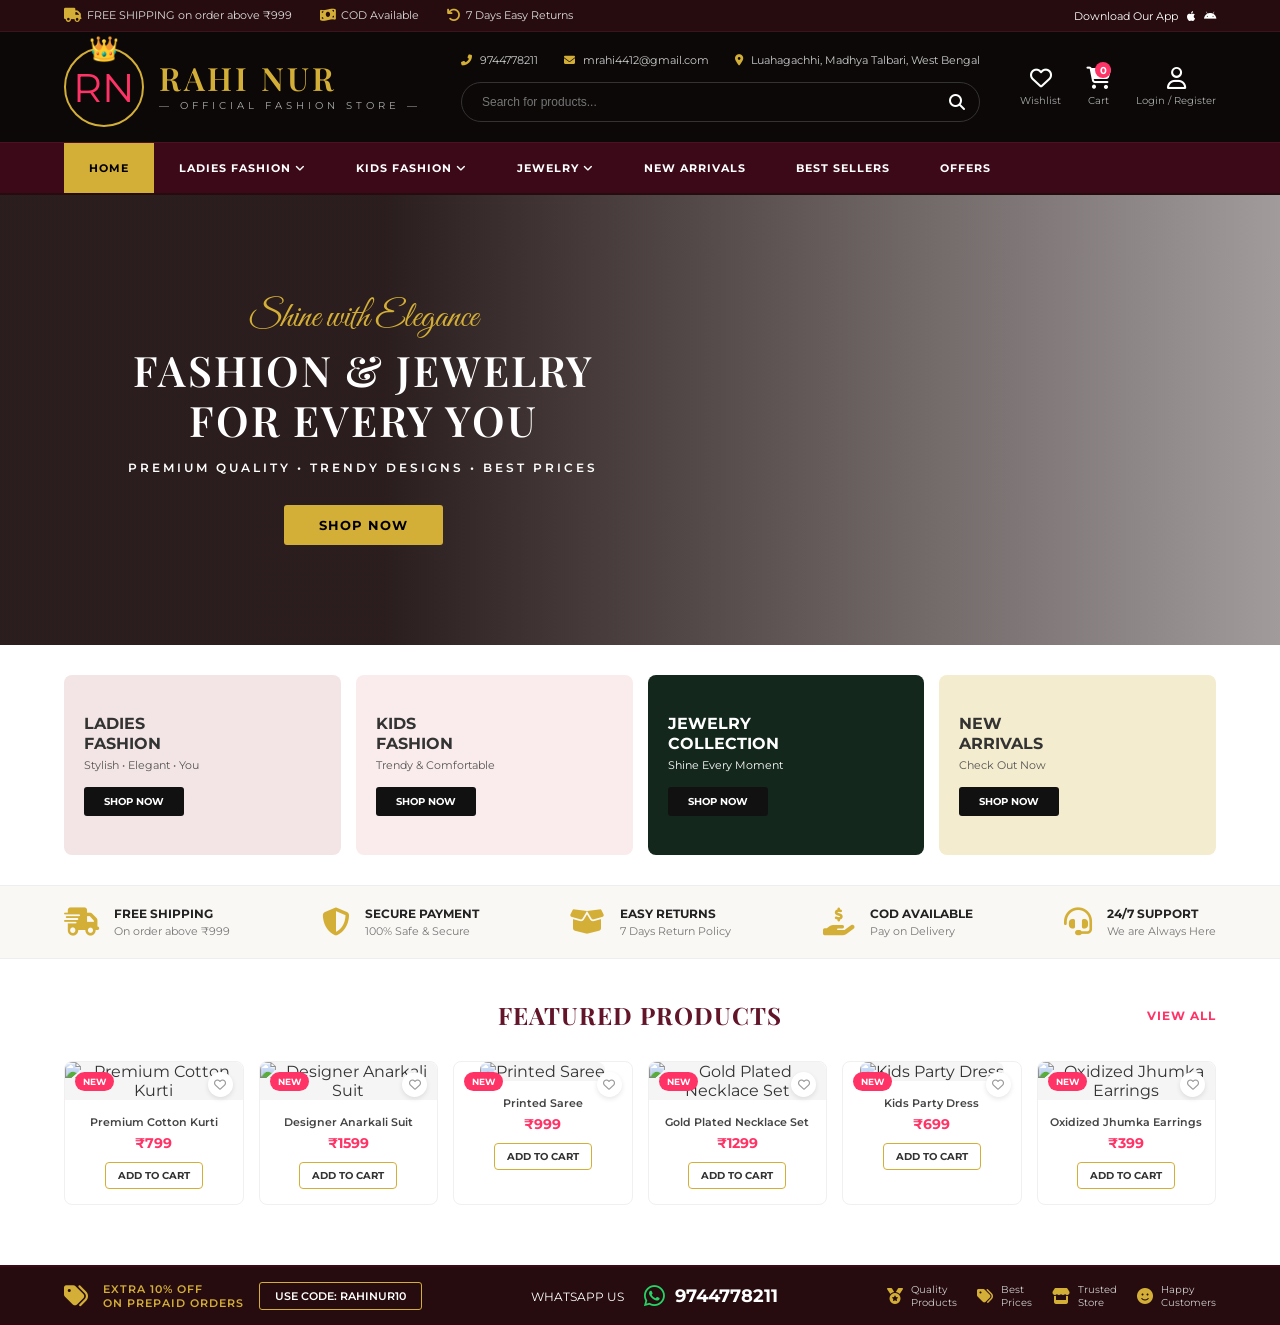
==== commit ee98a91f: "Revamp index.html with new title and styles Updated the title, styles, and layout for improved aesth" ====
--- a/index.html
+++ b/index.html
@@ -3,213 +3,426 @@
 <head>
     <meta charset="UTF-8">
     <meta name="viewport" content="width=device-width, initial-scale=1.0">
-    <title>Rahi Nur | Premium Fashion</title>
-    <link href="https://fonts.googleapis.com/css2?family=Playfair+Display:ital,wght@0,600;0,700;1,400&family=Montserrat:wght@400;500;600&display=swap" rel="stylesheet">
+    <title>Rahi Nur | Official Fashion Store</title>
+    <!-- Google Fonts exactly like the design -->
+    <link href="https://fonts.googleapis.com/css2?family=Playfair+Display:ital,wght@0,400;0,600;0,700;1,400&family=Montserrat:wght@400;500;600;700&family=Great+Vibes&display=swap" rel="stylesheet">
     <link rel="stylesheet" href="https://cdnjs.cloudflare.com/ajax/libs/font-awesome/6.4.0/css/all.min.css">
     
     <style>
-        /* CSS (Visually matching your photo) */
+        /* ================= 1. GLOBAL & RESET ================= */
         * { margin: 0; padding: 0; box-sizing: border-box; }
-        body { font-family: 'Montserrat', sans-serif; background: #0a0a0a; color: #fff; }
-        
-        /* Top Bar */
-        .top-bar { background: #2b060d; padding: 10px 5%; font-size: 11px; display: flex; justify-content: space-between; border-bottom: 1px solid #4a0d17; }
-        .top-bar span { margin-right: 20px; color: #ccc; }
-        .top-bar i { color: #d4af37; margin-right: 5px; }
-
-        /* Header */
-        header { padding: 20px 5%; display: flex; justify-content: space-between; align-items: center; background: #111; }
-        .logo { text-align: center; }
-        .logo h1 { font-family: 'Playfair Display', serif; color: #d4af37; font-size: 36px; letter-spacing: 2px; }
-        
-        .search-bar { flex: 1; max-width: 400px; margin: 0 30px; position: relative; }
-        .search-bar input { width: 100%; padding: 10px 20px; border-radius: 20px; border: 1px solid #333; background: #000; color: #fff; }
-        
-        .icons { display: flex; gap: 20px; }
-        .icon-btn { text-align: center; cursor: pointer; color: #ccc; font-size: 12px; position: relative; }
-        .icon-btn i { font-size: 20px; display: block; margin-bottom: 5px; color: #fff; }
-        .badge { position: absolute; top: -5px; right: 5px; background: #d4af37; color: #000; font-size: 10px; font-weight: bold; padding: 2px 5px; border-radius: 50%; }
-
-        /* Nav */
-        nav { background: #4a0d17; display: flex; justify-content: center; }
-        nav a { color: #fff; text-decoration: none; padding: 15px 20px; font-size: 12px; font-weight: 600; text-transform: uppercase; }
-        nav a:hover { color: #000; background: #d4af37; }
-
-        /* Products Grid */
-        .section-title { text-align: center; padding: 40px 0 20px; font-family: 'Playfair Display', serif; font-size: 28px; color: #d4af37; }
-        .products { display: grid; grid-template-columns: repeat(4, 1fr); gap: 20px; padding: 0 5% 50px; }
-        .product-card { background: #1a1a1a; padding: 15px; border-radius: 8px; text-align: center; border: 1px solid #333; }
-        .product-card img { width: 100%; height: 250px; object-fit: cover; border-radius: 5px; }
-        .product-card h4 { font-size: 14px; margin: 15px 0 5px; font-weight: 500; }
-        .product-card p { color: #d4af37; font-weight: bold; font-size: 16px; margin-bottom: 15px; }
-        .btn-add { background: #d4af37; color: #000; border: none; padding: 10px 20px; font-weight: bold; cursor: pointer; border-radius: 4px; width: 100%; }
-        
-        /* Modal (Cart & Admin) */
-        .modal { display: none; position: fixed; top: 0; left: 0; width: 100%; height: 100%; background: rgba(0,0,0,0.8); z-index: 1000; justify-content: center; align-items: center; }
-        .modal-content { background: #111; border: 1px solid #d4af37; padding: 30px; border-radius: 8px; width: 400px; max-width: 90%; color: white; }
-        .modal-header { display: flex; justify-content: space-between; margin-bottom: 20px; font-family: 'Playfair Display', serif; font-size: 22px; color: #d4af37; }
-        .close-btn { cursor: pointer; color: #fff; font-size: 20px; }
-        
-        .cart-item { display: flex; justify-content: space-between; margin-bottom: 10px; font-size: 14px; border-bottom: 1px solid #333; padding-bottom: 5px; }
-        .cart-total { font-weight: bold; font-size: 18px; text-align: right; margin: 20px 0; color: #d4af37; }
-        .btn-checkout { background: #25D366; color: white; border: none; padding: 12px; width: 100%; font-weight: bold; cursor: pointer; border-radius: 4px; font-size: 16px; }
-
-        /* Admin Form */
-        .admin-input { width: 100%; padding: 10px; margin-bottom: 15px; border-radius: 4px; border: 1px solid #333; background: #222; color: white; }
+        body { font-family: 'Montserrat', sans-serif; background: #ffffff; color: #333; overflow-x: hidden; }
+        a { text-decoration: none; color: inherit; }
+        button { cursor: pointer; font-family: 'Montserrat', sans-serif; }
+        .cursive { font-family: 'Great Vibes', cursive; }
+        .serif { font-family: 'Playfair Display', serif; }
+
+        /* ================= 2. TOP BAR ================= */
+        .top-bar { background: #260b0f; color: #fff; padding: 8px 5%; font-size: 11px; display: flex; justify-content: space-between; align-items: center; border-bottom: 1px solid #3d141d; }
+        .top-bar-left span { margin-right: 25px; display: inline-flex; align-items: center; gap: 5px; color: #ddd; }
+        .top-bar-left i { color: #d4af37; font-size: 14px; }
+        .top-bar-right { display: flex; gap: 15px; align-items: center; }
+
+        /* ================= 3. MAIN HEADER ================= */
+        header { background: #0c0808; padding: 15px 5%; display: flex; justify-content: space-between; align-items: center; color: white; }
+        
+        .logo-area { display: flex; align-items: center; gap: 15px; }
+        .logo-circle { width: 80px; height: 80px; border: 2px solid #d4af37; border-radius: 50%; display: flex; justify-content: center; align-items: center; font-size: 40px; color: #ff3366; position: relative; }
+        .logo-circle::before { content: '👑'; position: absolute; top: -15px; font-size: 24px; color: #d4af37; }
+        .logo-text h1 { color: #d4af37; font-size: 32px; letter-spacing: 3px; font-weight: 600; line-height: 1; }
+        .logo-text p { font-size: 10px; letter-spacing: 4px; color: #aaa; margin-top: 5px; }
+
+        .header-middle { flex: 1; max-width: 600px; display: flex; flex-direction: column; align-items: center; gap: 15px; margin: 0 40px; }
+        .contact-row { display: flex; gap: 20px; font-size: 11px; color: #ccc; width: 100%; justify-content: space-between; }
+        .contact-row i { color: #d4af37; margin-right: 5px; }
+        
+        .search-bar { width: 100%; position: relative; }
+        .search-bar input { width: 100%; padding: 12px 20px; border-radius: 30px; border: 1px solid #333; background: transparent; color: #fff; font-size: 12px; outline: none; }
+        .search-bar i { position: absolute; right: 15px; top: 50%; transform: translateY(-50%); color: #fff; }
+
+        .header-icons { display: flex; gap: 25px; }
+        .icon-btn { display: flex; flex-direction: column; align-items: center; font-size: 10px; color: #aaa; position: relative; cursor: pointer; }
+        .icon-btn i { font-size: 22px; margin-bottom: 5px; color: #fff; }
+        .cart-badge { position: absolute; top: -5px; right: 0; background: #ff3366; color: #fff; font-size: 10px; font-weight: bold; width: 16px; height: 16px; border-radius: 50%; display: flex; justify-content: center; align-items: center; }
+
+        /* ================= 4. NAVIGATION BAR ================= */
+        nav { background: #3c0918; border-top: 1px solid #4f1122; border-bottom: 2px solid #260b0f; padding-left: 5%; display: flex; align-items: center; }
+        nav a { color: #fff; font-size: 11px; font-weight: 700; text-transform: uppercase; padding: 18px 25px; letter-spacing: 1px; display: inline-block; }
+        nav a.active { background: #d4af37; color: #000; }
+        nav a:hover:not(.active) { color: #d4af37; }
+
+        /* ================= 5. HERO SECTION ================= */
+        .hero { height: 450px; background: linear-gradient(to right, rgba(20,5,5,0.9) 30%, rgba(20,5,5,0.4) 100%), url('https://images.unsplash.com/photo-1610030469983-98e550d6193c?q=80&w=2000') center/cover; position: relative; display: flex; align-items: center; padding: 0 10%; color: white; }
+        .hero-content { max-width: 500px; text-align: center; }
+        .hero-content h3 { color: #d4af37; font-size: 36px; margin-bottom: 5px; font-weight: 400; }
+        .hero-content h2 { font-size: 42px; line-height: 1.2; letter-spacing: 2px; margin-bottom: 15px; font-weight: 600; text-transform: uppercase; }
+        .hero-content p { font-size: 12px; letter-spacing: 3px; font-weight: 600; margin-bottom: 30px; }
+        .btn-gold { background: #d4af37; color: #000; padding: 12px 35px; border: none; font-weight: 700; font-size: 13px; border-radius: 3px; text-transform: uppercase; letter-spacing: 1px; }
+
+        /* ================= 6. CATEGORY BOXES ================= */
+        .categories-grid { display: grid; grid-template-columns: repeat(4, 1fr); gap: 15px; padding: 30px 5%; background: #fff; }
+        .cat-box { border-radius: 8px; padding: 25px 20px; display: flex; flex-direction: column; justify-content: center; position: relative; height: 180px; overflow: hidden; }
+        .cat-box h4 { font-size: 16px; font-weight: 700; margin-bottom: 5px; color: #333; line-height: 1.2; }
+        .cat-box p { font-size: 11px; color: #555; margin-bottom: 15px; }
+        .cat-box .btn-dark { background: #111; color: #fff; padding: 8px 20px; font-size: 10px; font-weight: 700; border: none; width: fit-content; border-radius: 3px; text-transform: uppercase; z-index: 2; position: relative; }
+        .cat-box img { position: absolute; right: 0; bottom: 0; height: 100%; object-fit: contain; z-index: 1; }
+        
+        .cat-1 { background: #f3e5e5; }
+        .cat-2 { background: #faecec; }
+        .cat-3 { background: #13271d; color: #fff; }
+        .cat-3 h4, .cat-3 p { color: #fff; }
+        .cat-4 { background: #f4ecce; }
+
+        /* ================= 7. FEATURES BAR ================= */
+        .features-bar { display: flex; justify-content: space-between; padding: 20px 5%; background: #faf8f5; border-top: 1px solid #eee; border-bottom: 1px solid #eee; margin-bottom: 40px; }
+        .feat-item { display: flex; align-items: center; gap: 15px; }
+        .feat-item i { font-size: 28px; color: #d4af37; }
+        .feat-item h5 { font-size: 12px; font-weight: 700; margin-bottom: 3px; color: #222; text-transform: uppercase; }
+        .feat-item p { font-size: 11px; color: #777; }
+
+        /* ================= 8. FEATURED PRODUCTS ================= */
+        .section-header { display: flex; justify-content: center; align-items: center; padding: 0 5% 30px; position: relative; }
+        .section-header h2 { font-size: 24px; color: #621429; font-weight: 700; letter-spacing: 1px; }
+        .view-all { position: absolute; right: 5%; font-size: 12px; color: #ff3366; font-weight: 700; letter-spacing: 1px; text-transform: uppercase; }
+        
+        .products-container { display: grid; grid-template-columns: repeat(6, 1fr); gap: 15px; padding: 0 5% 60px; }
+        .prod-card { background: #fff; text-align: center; border-radius: 8px; position: relative; padding-bottom: 15px; border: 1px solid #f0f0f0; transition: box-shadow 0.3s; }
+        .prod-card:hover { box-shadow: 0 8px 20px rgba(0,0,0,0.06); }
+        .prod-card img { width: 100%; height: 200px; object-fit: cover; border-top-left-radius: 8px; border-top-right-radius: 8px; background: #f5f5f5; }
+        
+        .badge-new { position: absolute; top: 10px; left: 10px; background: #ff3366; color: white; padding: 4px 8px; font-size: 9px; font-weight: 700; border-radius: 12px; }
+        .wishlist-circle { position: absolute; top: 10px; right: 10px; background: #fff; width: 25px; height: 25px; border-radius: 50%; display: flex; justify-content: center; align-items: center; color: #999; box-shadow: 0 2px 5px rgba(0,0,0,0.1); font-size: 12px; cursor: pointer; }
+        
+        .prod-title { font-size: 11px; font-weight: 600; color: #444; margin: 15px 10px 5px; line-height: 1.3; }
+        .prod-price { font-size: 14px; font-weight: 700; color: #ff3366; margin-bottom: 10px; }
+        .add-to-cart-btn { background: #fff; border: 1px solid #d4af37; color: #333; padding: 6px 12px; font-size: 10px; border-radius: 4px; font-weight: 700; cursor: pointer; }
+        .add-to-cart-btn:hover { background: #d4af37; color: #000; }
+
+        /* ================= 9. BOTTOM PROMO BAR ================= */
+        .bottom-promo { background: #260b0f; color: white; padding: 15px 5%; display: flex; justify-content: space-between; align-items: center; border-top: 2px solid #3c0918; }
+        .promo-code { display: flex; align-items: center; gap: 15px; font-size: 11px; font-weight: 600; }
+        .promo-code span { color: #d4af37; letter-spacing: 1px; }
+        .promo-box { border: 1px solid #d4af37; padding: 6px 15px; border-radius: 3px; }
+        .whatsapp-large { font-size: 18px; font-weight: 700; display: flex; align-items: center; gap: 10px; }
+        .whatsapp-large i { color: #25D366; font-size: 24px; }
+        .trust-icons { display: flex; gap: 20px; font-size: 10px; color: #ccc; }
+        .trust-icons div { display: flex; align-items: center; gap: 8px; }
+        .trust-icons i { color: #d4af37; font-size: 16px; }
+
+        /* ================= MODALS (Admin & Cart) ================= */
+        .modal { display: none; position: fixed; top: 0; left: 0; width: 100%; height: 100%; background: rgba(0,0,0,0.8); z-index: 2000; justify-content: center; align-items: center; }
+        .modal-content { background: #fff; padding: 30px; border-radius: 8px; width: 90%; max-width: 450px; color: #333; }
+        .modal-header { display: flex; justify-content: space-between; margin-bottom: 20px; font-size: 20px; font-weight: bold; color: #3c0918; }
+        .close-btn { cursor: pointer; color: #999; font-size: 24px; }
+        .admin-input { width: 100%; padding: 12px; margin-bottom: 15px; border: 1px solid #ddd; border-radius: 4px; font-family: 'Montserrat'; }
+        
+        /* Admin Dashboard (Hidden by default) */
+        #admin-dashboard { display: none; background: #f8f8f8; padding: 40px 5%; min-height: 100vh; }
+        .admin-card { background: #fff; padding: 30px; border-radius: 8px; box-shadow: 0 4px 15px rgba(0,0,0,0.05); margin-bottom: 30px; }
     </style>
 </head>
 <body>
 
-    <!-- TOP BAR -->
-    <div class="top-bar">
-        <div><span><i class="fas fa-truck"></i> FREE SHIPPING ABOVE ₹999</span></div>
-        <div><span><i class="fab fa-whatsapp"></i> +91 97447 78211</span></div>
+    <!-- ================= MAIN STOREFRONT ================= -->
+    <div id="storefront">
+        
+        <!-- TOP BAR -->
+        <div class="top-bar">
+            <div class="top-bar-left">
+                <span><i class="fas fa-truck"></i> FREE SHIPPING on order above ₹999</span>
+                <span><i class="fas fa-money-bill-wave"></i> COD Available</span>
+                <span><i class="fas fa-undo"></i> 7 Days Easy Returns</span>
+            </div>
+            <div class="top-bar-right">
+                <span>Download Our App &nbsp; <i class="fab fa-apple"></i> &nbsp; <i class="fab fa-android"></i></span>
+            </div>
+        </div>
+
+        <!-- HEADER -->
+        <header>
+            <div class="logo-area">
+                <div class="logo-circle">RN</div>
+                <div class="logo-text">
+                    <h1 class="serif">RAHI NUR</h1>
+                    <p>— OFFICIAL FASHION STORE —</p>
+                </div>
+            </div>
+
+            <div class="header-middle">
+                <div class="contact-row">
+                    <span><i class="fas fa-phone-alt"></i> 9744778211</span>
+                    <span><i class="fas fa-envelope"></i> mrahi4412@gmail.com</span>
+                    <span><i class="fas fa-map-marker-alt"></i> Luahagachhi, Madhya Talbari, West Bengal</span>
+                </div>
+                <div class="search-bar">
+                    <input type="text" placeholder="Search for products...">
+                    <i class="fas fa-search"></i>
+                </div>
+            </div>
+
+            <div class="header-icons">
+                <div class="icon-btn">
+                    <i class="far fa-heart"></i>
+                    <span>Wishlist</span>
+                </div>
+                <div class="icon-btn" onclick="openCart()">
+                    <div class="cart-badge" id="cart-count">0</div>
+                    <i class="fas fa-shopping-cart"></i>
+                    <span>Cart</span>
+                </div>
+                <div class="icon-btn" onclick="openAdminLogin()">
+                    <i class="far fa-user"></i>
+                    <span>Login / Register</span>
+                </div>
+            </div>
+        </header>
+
+        <!-- NAVIGATION -->
+        <nav>
+            <a href="#" class="active">HOME</a>
+            <a href="#">LADIES FASHION <i class="fas fa-angle-down"></i></a>
+            <a href="#">KIDS FASHION <i class="fas fa-angle-down"></i></a>
+            <a href="#">JEWELRY <i class="fas fa-angle-down"></i></a>
+            <a href="#">NEW ARRIVALS</a>
+            <a href="#">BEST SELLERS</a>
+            <a href="#">OFFERS</a>
+        </nav>
+
+        <!-- HERO BANNER -->
+        <div class="hero">
+            <div class="hero-content">
+                <h3 class="cursive">Shine with Elegance</h3>
+                <h2 class="serif">FASHION & JEWELRY<br>FOR EVERY YOU</h2>
+                <p>PREMIUM QUALITY • TRENDY DESIGNS • BEST PRICES</p>
+                <button class="btn-gold">SHOP NOW</button>
+            </div>
+        </div>
+
+        <!-- CATEGORIES -->
+        <div class="categories-grid">
+            <div class="cat-box cat-1">
+                <h4>LADIES<br>FASHION</h4>
+                <p>Stylish • Elegant • You</p>
+                <button class="btn-dark">SHOP NOW</button>
+            </div>
+            <div class="cat-box cat-2">
+                <h4>KIDS<br>FASHION</h4>
+                <p>Trendy & Comfortable</p>
+                <button class="btn-dark">SHOP NOW</button>
+            </div>
+            <div class="cat-box cat-3">
+                <h4>JEWELRY<br>COLLECTION</h4>
+                <p>Shine Every Moment</p>
+                <button class="btn-dark">SHOP NOW</button>
+            </div>
+            <div class="cat-box cat-4">
+                <h4>NEW<br>ARRIVALS</h4>
+                <p>Check Out Now</p>
+                <button class="btn-dark">SHOP NOW</button>
+            </div>
+        </div>
+
+        <!-- FEATURES -->
+        <div class="features-bar">
+            <div class="feat-item"><i class="fas fa-truck-fast"></i><div><h5>FREE SHIPPING</h5><p>On order above ₹999</p></div></div>
+            <div class="feat-item"><i class="fas fa-shield-alt"></i><div><h5>SECURE PAYMENT</h5><p>100% Safe & Secure</p></div></div>
+            <div class="feat-item"><i class="fas fa-box-open"></i><div><h5>EASY RETURNS</h5><p>7 Days Return Policy</p></div></div>
+            <div class="feat-item"><i class="fas fa-hand-holding-usd"></i><div><h5>COD AVAILABLE</h5><p>Pay on Delivery</p></div></div>
+            <div class="feat-item"><i class="fas fa-headset"></i><div><h5>24/7 SUPPORT</h5><p>We are Always Here</p></div></div>
+        </div>
+
+        <!-- PRODUCTS SECTION -->
+        <div class="section-header">
+            <h2 class="serif">FEATURED PRODUCTS</h2>
+            <div class="view-all">VIEW ALL</div>
+        </div>
+
+        <div class="products-container" id="productGrid">
+            <!-- Dynamic products will load here -->
+        </div>
+
+        <!-- BOTTOM PROMO -->
+        <div class="bottom-promo">
+            <div class="promo-code">
+                <i class="fas fa-tags" style="font-size:24px; color:#d4af37;"></i>
+                <span>EXTRA 10% OFF<br>ON PREPAID ORDERS</span>
+                <div class="promo-box">USE CODE: RAHINUR10</div>
+            </div>
+            <div class="whatsapp-large">
+                <span style="font-size:12px; font-weight:400;">WHATSAPP US</span><br>
+                <i class="fab fa-whatsapp"></i> 9744778211
+            </div>
+            <div class="trust-icons">
+                <div><i class="fas fa-medal"></i> Quality<br>Products</div>
+                <div><i class="fas fa-tags"></i> Best<br>Prices</div>
+                <div><i class="fas fa-store"></i> Trusted<br>Store</div>
+                <div><i class="fas fa-smile"></i> Happy<br>Customers</div>
+            </div>
+        </div>
+
+    </div> <!-- End Storefront -->
+
+    <!-- ================= ADMIN DASHBOARD ================= -->
+    <div id="admin-dashboard">
+        <div style="display:flex; justify-content:space-between; margin-bottom:30px;">
+            <h2 class="serif" style="color:#3c0918;">Admin Dashboard</h2>
+            <button onclick="logoutAdmin()" class="btn-gold">Log Out</button>
+        </div>
+        
+        <div class="admin-card">
+            <h3 style="margin-bottom:20px;">Add New Product</h3>
+            <input type="text" id="p-name" class="admin-input" placeholder="Product Name (e.g., Premium Cotton Kurti)">
+            <input type="number" id="p-price" class="admin-input" placeholder="Price in ₹ (e.g., 799)">
+            <input type="text" id="p-image" class="admin-input" placeholder="Image URL">
+            <button onclick="addProduct()" class="btn-gold" style="width:100%;">Add to Store</button>
+        </div>
+        
+        <div class="admin-card">
+            <h3>Current Products</h3>
+            <div id="admin-list" style="margin-top:20px;"></div>
+        </div>
     </div>
 
-    <!-- HEADER -->
-    <header>
-        <div class="logo">
-            <h1>RAHI NUR</h1>
-            <p style="font-size: 10px; letter-spacing: 2px;">OFFICIAL FASHION STORE</p>
-        </div>
-        <div class="search-bar">
-            <input type="text" placeholder="Search for products...">
-        </div>
-        <div class="icons">
-            <div class="icon-btn" onclick="openAdmin()">
-                <i class="far fa-user"></i> Admin
-            </div>
-            <div class="icon-btn" onclick="openCart()">
-                <i class="fas fa-shopping-cart"></i> Cart
-                <div class="badge" id="cart-count">0</div>
-            </div>
-        </div>
-    </header>
-
-    <!-- NAV -->
-    <nav>
-        <a href="#">Home</a>
-        <a href="#">Ladies Fashion</a>
-        <a href="#">Kids Fashion</a>
-        <a href="#">Jewelry</a>
-    </nav>
-
-    <!-- PRODUCTS -->
-    <h2 class="section-title">FEATURED PRODUCTS</h2>
-    <div class="products">
-        <!-- Product 1 -->
-        <div class="product-card">
-            <img src="https://images.unsplash.com/photo-1583391733958-d6510165213d?w=400" alt="Kurti">
-            <h4>Premium Cotton Kurti</h4>
-            <p>₹799</p>
-            <button class="btn-add" onclick="addToCart('Premium Cotton Kurti', 799)">Add to Cart</button>
-        </div>
-        <!-- Product 2 -->
-        <div class="product-card">
-            <img src="https://images.unsplash.com/photo-1617627143750-d86bc21e42bb?w=400" alt="Suit">
-            <h4>Designer Anarkali Suit</h4>
-            <p>₹1599</p>
-            <button class="btn-add" onclick="addToCart('Designer Anarkali Suit', 1599)">Add to Cart</button>
-        </div>
-        <!-- Product 3 -->
-        <div class="product-card">
-            <img src="https://images.unsplash.com/photo-1599643478524-fb66f7ca066b?w=400" alt="Jewelry">
-            <h4>Gold Plated Necklace</h4>
-            <p>₹1299</p>
-            <button class="btn-add" onclick="addToCart('Gold Plated Necklace', 1299)">Add to Cart</button>
-        </div>
-        <!-- Product 4 -->
-        <div class="product-card">
-            <img src="https://images.unsplash.com/photo-1621447504864-d86b7294fb8e?w=400" alt="Kids">
-            <h4>Kids Party Dress</h4>
-            <p>₹699</p>
-            <button class="btn-add" onclick="addToCart('Kids Party Dress', 699)">Add to Cart</button>
+    <!-- ================= MODALS ================= -->
+    
+    <!-- Admin Login Modal -->
+    <div class="modal" id="adminLoginModal">
+        <div class="modal-content">
+            <div class="modal-header">
+                <span>Admin Access</span>
+                <i class="fas fa-times close-btn" onclick="closeAdminLogin()"></i>
+            </div>
+            <input type="password" id="adminPass" class="admin-input" placeholder="Enter Password (admin123)">
+            <button onclick="verifyAdmin()" class="btn-gold" style="width:100%;">Login</button>
         </div>
     </div>
 
-    <!-- CART MODAL -->
+    <!-- Cart Modal -->
     <div class="modal" id="cartModal">
         <div class="modal-content">
             <div class="modal-header">
-                <span>Your Cart</span>
-                <span class="close-btn" onclick="closeCart()">&times;</span>
-            </div>
-            <div id="cartItemsList">
-                <!-- Items will appear here -->
-            </div>
-            <div class="cart-total" id="cartTotalDisplay">Total: ₹0</div>
-            <button class="btn-checkout" onclick="checkoutWhatsApp()"><i class="fab fa-whatsapp"></i> Order on WhatsApp</button>
+                <span>Shopping Cart</span>
+                <i class="fas fa-times close-btn" onclick="closeCart()"></i>
+            </div>
+            <div id="cartItems" style="max-height: 300px; overflow-y: auto; margin-bottom: 20px;"></div>
+            <h3 style="text-align:right; color:#ff3366; margin-bottom: 20px;" id="cartTotalDisplay">Total: ₹0</h3>
+            <button onclick="checkoutWhatsApp()" class="btn-gold" style="width:100%; background:#25D366; color:white;"><i class="fab fa-whatsapp"></i> Order on WhatsApp</button>
         </div>
     </div>
 
-    <!-- ADMIN LOGIN MODAL -->
-    <div class="modal" id="adminModal">
-        <div class="modal-content">
-            <div class="modal-header">
-                <span>Admin Login</span>
-                <span class="close-btn" onclick="closeAdmin()">&times;</span>
-            </div>
-            <p style="font-size: 12px; color: #aaa; margin-bottom: 20px;">*Note: Because this site is on GitHub Pages, a real secure database login requires upgrading to a backend server.*</p>
-            <input type="text" class="admin-input" placeholder="Admin Username">
-            <input type="password" class="admin-input" placeholder="Password">
-            <button class="btn-add" onclick="fakeLogin()">Login</button>
-        </div>
-    </div>
-
-    <!-- JAVASCRIPT FOR REAL ORDER LOGIC -->
+    <!-- ================= JAVASCRIPT ================= -->
     <script>
-        // 1. Cart System Logic
+        // Default Products Matching the Image exactly
+        const defaultProducts = [
+            { id: 1, name: "Premium Cotton Kurti", price: 799, img: "https://images.unsplash.com/photo-1583391733958-d6510165213d?w=400" },
+            { id: 2, name: "Designer Anarkali Suit", price: 1599, img: "https://images.unsplash.com/photo-1617627143750-d86bc21e42bb?w=400" },
+            { id: 3, name: "Printed Saree", price: 999, img: "https://images.unsplash.com/photo-1610030469649-6f9175d71c8c?w=400" },
+            { id: 4, name: "Gold Plated Necklace Set", price: 1299, img: "https://images.unsplash.com/photo-1599643478524-fb66f7ca066b?w=400" },
+            { id: 5, name: "Kids Party Dress", price: 699, img: "https://images.unsplash.com/photo-1621447504864-d86b7294fb8e?w=400" },
+            { id: 6, name: "Oxidized Jhumka Earrings", price: 399, img: "https://images.unsplash.com/photo-1535632066927-ab7c9ab60908?w=400" }
+        ];
+
+        let productsDB = JSON.parse(localStorage.getItem('rn_shop')) || defaultProducts;
+
+        // Load Products to Store
+        function loadProducts() {
+            const grid = document.getElementById('productGrid');
+            grid.innerHTML = '';
+            productsDB.forEach((p, index) => {
+                grid.innerHTML += `
+                    <div class="prod-card">
+                        <div class="badge-new">NEW</div>
+                        <div class="wishlist-circle"><i class="far fa-heart"></i></div>
+                        <img src="${p.img}" alt="${p.name}">
+                        <h4 class="prod-title">${p.name}</h4>
+                        <p class="prod-price">₹${p.price}</p>
+                        <button class="add-to-cart-btn" onclick="addToCart('${p.name}', ${p.price})">ADD TO CART</button>
+                    </div>
+                `;
+            });
+        }
+
+        // Cart Logic
         let cart = [];
         let total = 0;
-
-        function addToCart(itemName, itemPrice) {
-            cart.push({ name: itemName, price: itemPrice });
-            total += itemPrice;
+        function addToCart(name, price) {
+            cart.push({name, price});
+            total += price;
             document.getElementById('cart-count').innerText = cart.length;
-            alert(itemName + " added to cart!");
-            updateCartUI();
-        }
-
-        function updateCartUI() {
-            const cartList = document.getElementById('cartItemsList');
-            cartList.innerHTML = '';
+            alert(name + " added to your cart!");
+        }
+
+        function openCart() {
+            document.getElementById('cartModal').style.display = 'flex';
+            const list = document.getElementById('cartItems');
+            list.innerHTML = '';
             cart.forEach(item => {
-                cartList.innerHTML += `<div class="cart-item"><span>${item.name}</span> <span>₹${item.price}</span></div>`;
+                list.innerHTML += `<div style="display:flex; justify-content:space-between; padding:10px 0; border-bottom:1px solid #eee; font-size:12px;"><span>${item.name}</span> <span style="font-weight:bold;">₹${item.price}</span></div>`;
             });
             document.getElementById('cartTotalDisplay').innerText = `Total: ₹${total}`;
         }
-
-        // 2. Real Checkout via WhatsApp
+        function closeCart() { document.getElementById('cartModal').style.display = 'none'; }
+
         function checkoutWhatsApp() {
-            if (cart.length === 0) {
-                alert("Your cart is empty!");
-                return;
+            if(cart.length === 0) return alert("Cart is empty!");
+            let msg = "Hello Rahi Nur! I want to order:%0A";
+            cart.forEach((item, i) => msg += `${i+1}. ${item.name} - ₹${item.price}%0A`);
+            msg += `%0A*Total: ₹${total}*%0A%0APlease confirm my order.`;
+            window.open(`https://wa.me/919744778211?text=${msg}`, '_blank');
+        }
+
+        // Admin Logic
+        function openAdminLogin() { document.getElementById('adminLoginModal').style.display = 'flex'; }
+        function closeAdminLogin() { document.getElementById('adminLoginModal').style.display = 'none'; }
+        
+        function verifyAdmin() {
+            if(document.getElementById('adminPass').value === 'admin123') {
+                closeAdminLogin();
+                document.getElementById('storefront').style.display = 'none';
+                document.getElementById('admin-dashboard').style.display = 'block';
+                loadAdminList();
+            } else {
+                alert("Incorrect Password!");
             }
-
-            let myWhatsAppNumber = "919744778211"; // Your actual number
-            let message = "Hello Rahi Nur! I want to place an order:%0A%0A";
+        }
+        function logoutAdmin() {
+            document.getElementById('admin-dashboard').style.display = 'none';
+            document.getElementById('storefront').style.display = 'block';
+            loadProducts();
+        }
+
+        function addProduct() {
+            let name = document.getElementById('p-name').value;
+            let price = document.getElementById('p-price').value;
+            let img = document.getElementById('p-image').value || "https://images.unsplash.com/photo-1610030469983-98e550d6193c?w=400";
+            if(!name || !price) return alert("Name and Price required!");
             
-            cart.forEach((item, index) => {
-                message += `${index + 1}. ${item.name} - ₹${item.price}%0A`;
+            productsDB.unshift({id: Date.now(), name, price: parseInt(price), img});
+            localStorage.setItem('rn_shop', JSON.stringify(productsDB));
+            document.getElementById('p-name').value = ''; document.getElementById('p-price').value = ''; document.getElementById('p-image').value = '';
+            loadAdminList();
+        }
+
+        function loadAdminList() {
+            const list = document.getElementById('admin-list');
+            list.innerHTML = '';
+            productsDB.forEach((p, i) => {
+                list.innerHTML += `
+                    <div style="display:flex; justify-content:space-between; align-items:center; padding:15px; border-bottom:1px solid #eee;">
+                        <div><strong>${p.name}</strong> <br> <span style="color:#d4af37;">₹${p.price}</span></div>
+                        <button onclick="delProd(${i})" style="background:#ff3366; color:white; border:none; padding:5px 10px; border-radius:3px;">Delete</button>
+                    </div>
+                `;
             });
-            
-            message += `%0A*Total Amount: ₹${total}*%0A%0APlease confirm my order.`;
-
-            // Open WhatsApp with the pre-filled order
-            window.open(`https://wa.me/${myWhatsAppNumber}?text=${message}`, '_blank');
-        }
-
-        // 3. Modal Controls
-        function openCart() { document.getElementById('cartModal').style.display = 'flex'; }
-        function closeCart() { document.getElementById('cartModal').style.display = 'none'; }
-        
-        function openAdmin() { document.getElementById('adminModal').style.display = 'flex'; }
-        function closeAdmin() { document.getElementById('adminModal').style.display = 'none'; }
-        
-        function fakeLogin() {
-            alert("To access a real secure Admin Panel, you need to migrate from GitHub Pages to a platform like Shopify or WordPress/WooCommerce.");
-            closeAdmin();
-        }
+        }
+        function delProd(i) {
+            productsDB.splice(i, 1);
+            localStorage.setItem('rn_shop', JSON.stringify(productsDB));
+            loadAdminList();
+        }
+
+        // Initialize Store
+        loadProducts();
     </script>
 </body>
 </html>
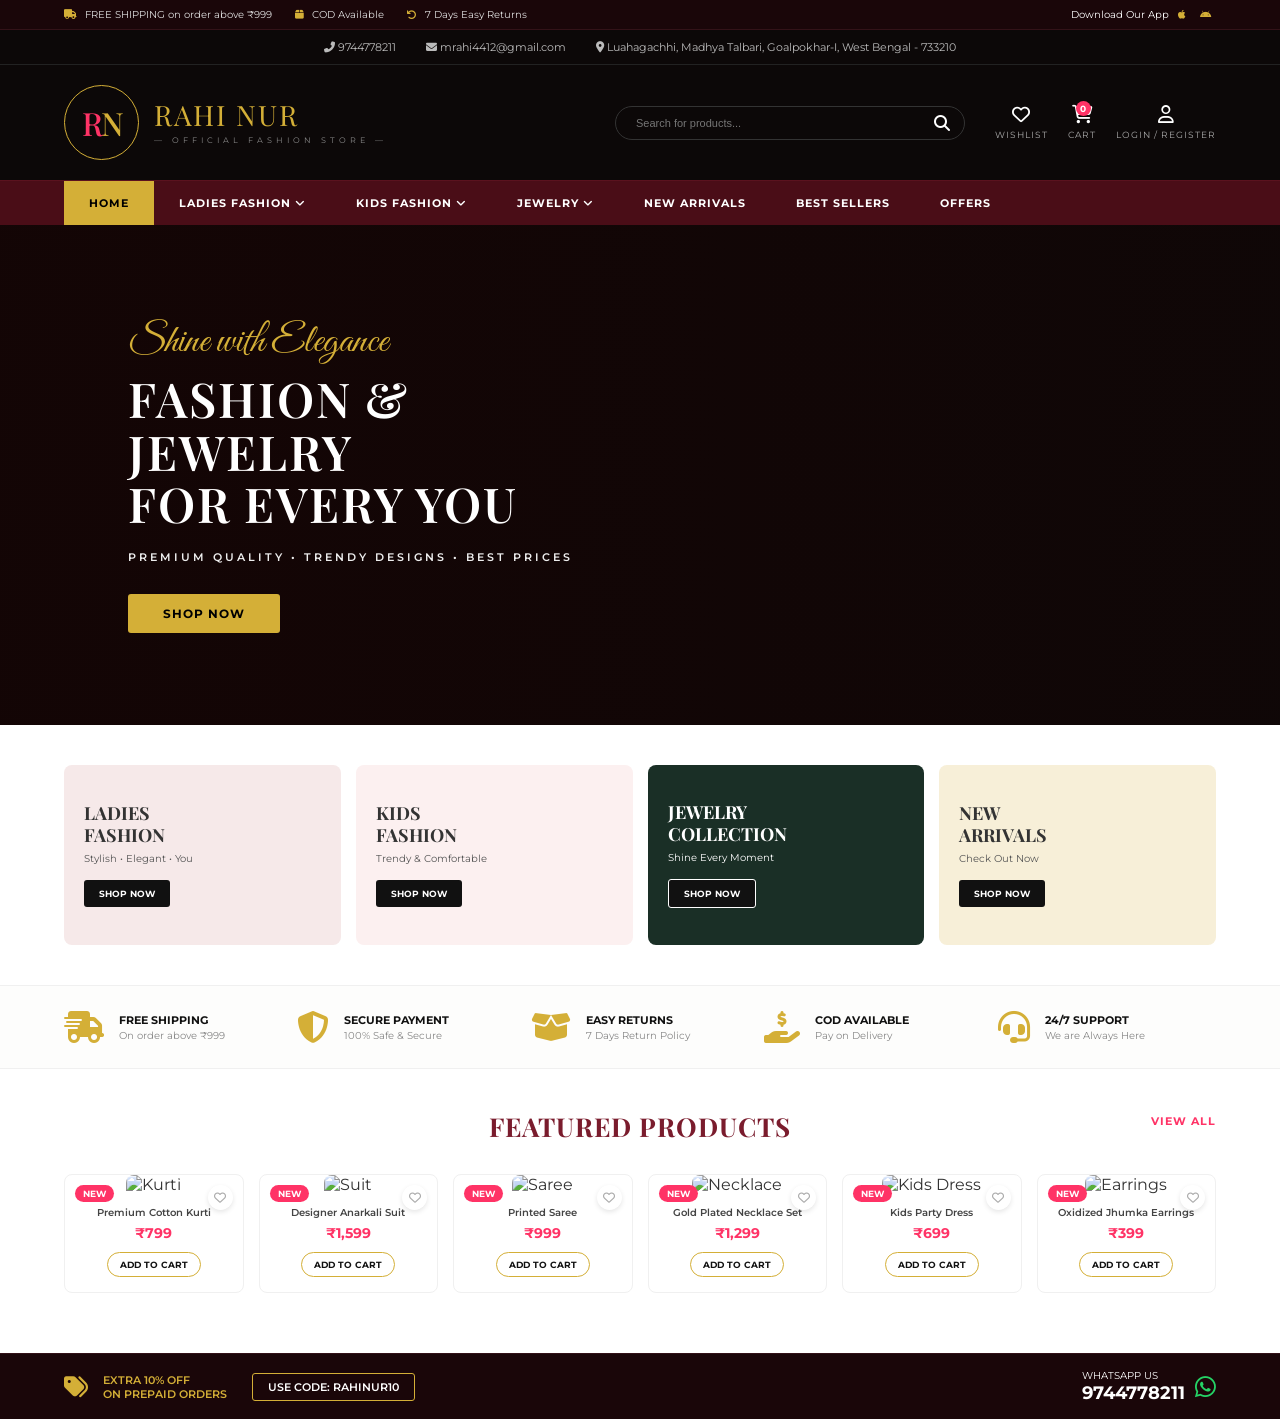
==== commit d786fdbc: "Update print statement from 'Hello' to 'Goodbye'" ====
--- a/index.html
+++ b/index.html
@@ -4,8 +4,8 @@
     <meta charset="UTF-8">
     <meta name="viewport" content="width=device-width, initial-scale=1.0">
     <title>Rahi Nur | Official Fashion Store</title>
-    <!-- Google Fonts exactly like the design -->
-    <link href="https://fonts.googleapis.com/css2?family=Playfair+Display:ital,wght@0,400;0,600;0,700;1,400&family=Montserrat:wght@400;500;600;700&family=Great+Vibes&display=swap" rel="stylesheet">
+    <!-- Premium Fonts -->
+    <link href="https://fonts.googleapis.com/css2?family=Playfair+Display:wght@400;500;600;700&family=Montserrat:wght@400;500;600;700&family=Great+Vibes&display=swap" rel="stylesheet">
     <link rel="stylesheet" href="https://cdnjs.cloudflare.com/ajax/libs/font-awesome/6.4.0/css/all.min.css">
     
     <style>
@@ -17,167 +17,183 @@
         .cursive { font-family: 'Great Vibes', cursive; }
         .serif { font-family: 'Playfair Display', serif; }
 
-        /* ================= 2. TOP BAR ================= */
-        .top-bar { background: #260b0f; color: #fff; padding: 8px 5%; font-size: 11px; display: flex; justify-content: space-between; align-items: center; border-bottom: 1px solid #3d141d; }
-        .top-bar-left span { margin-right: 25px; display: inline-flex; align-items: center; gap: 5px; color: #ddd; }
-        .top-bar-left i { color: #d4af37; font-size: 14px; }
-        .top-bar-right { display: flex; gap: 15px; align-items: center; }
-
-        /* ================= 3. MAIN HEADER ================= */
-        header { background: #0c0808; padding: 15px 5%; display: flex; justify-content: space-between; align-items: center; color: white; }
-        
+        /* ================= 2. TOP DARK HEADER ================= */
+        .dark-header { background: #0c0808; color: #fff; width: 100%; }
+
+        /* Top Bar */
+        .top-bar { background: #1a0609; display: flex; justify-content: space-between; padding: 8px 5%; font-size: 10px; border-bottom: 1px solid #331218; flex-wrap: wrap; }
+        .top-bar-left span { margin-right: 20px; color: #ddd; }
+        .top-bar i { color: #d4af37; margin-right: 5px; }
+
+        /* Contact Row (Desktop) */
+        .contact-row { display: flex; justify-content: center; gap: 30px; padding: 10px 5%; font-size: 11px; color: #bbb; border-bottom: 1px solid #222; }
+
+        /* Main Header Area */
+        header { display: flex; justify-content: space-between; align-items: center; padding: 20px 5%; flex-wrap: wrap; gap: 20px; }
+        
+        /* Clean, Professional Logo */
         .logo-area { display: flex; align-items: center; gap: 15px; }
-        .logo-circle { width: 80px; height: 80px; border: 2px solid #d4af37; border-radius: 50%; display: flex; justify-content: center; align-items: center; font-size: 40px; color: #ff3366; position: relative; }
-        .logo-circle::before { content: '👑'; position: absolute; top: -15px; font-size: 24px; color: #d4af37; }
-        .logo-text h1 { color: #d4af37; font-size: 32px; letter-spacing: 3px; font-weight: 600; line-height: 1; }
-        .logo-text p { font-size: 10px; letter-spacing: 4px; color: #aaa; margin-top: 5px; }
-
-        .header-middle { flex: 1; max-width: 600px; display: flex; flex-direction: column; align-items: center; gap: 15px; margin: 0 40px; }
-        .contact-row { display: flex; gap: 20px; font-size: 11px; color: #ccc; width: 100%; justify-content: space-between; }
-        .contact-row i { color: #d4af37; margin-right: 5px; }
-        
-        .search-bar { width: 100%; position: relative; }
-        .search-bar input { width: 100%; padding: 12px 20px; border-radius: 30px; border: 1px solid #333; background: transparent; color: #fff; font-size: 12px; outline: none; }
-        .search-bar i { position: absolute; right: 15px; top: 50%; transform: translateY(-50%); color: #fff; }
-
-        .header-icons { display: flex; gap: 25px; }
-        .icon-btn { display: flex; flex-direction: column; align-items: center; font-size: 10px; color: #aaa; position: relative; cursor: pointer; }
-        .icon-btn i { font-size: 22px; margin-bottom: 5px; color: #fff; }
-        .cart-badge { position: absolute; top: -5px; right: 0; background: #ff3366; color: #fff; font-size: 10px; font-weight: bold; width: 16px; height: 16px; border-radius: 50%; display: flex; justify-content: center; align-items: center; }
-
-        /* ================= 4. NAVIGATION BAR ================= */
-        nav { background: #3c0918; border-top: 1px solid #4f1122; border-bottom: 2px solid #260b0f; padding-left: 5%; display: flex; align-items: center; }
-        nav a { color: #fff; font-size: 11px; font-weight: 700; text-transform: uppercase; padding: 18px 25px; letter-spacing: 1px; display: inline-block; }
+        .logo-circle { width: 75px; height: 75px; border: 1px solid #d4af37; border-radius: 50%; display: flex; justify-content: center; align-items: center; font-family: 'Playfair Display', serif; font-size: 32px; font-weight: 500; background: #0c0808; letter-spacing: -2px; }
+        .logo-circle span:first-child { color: #ff3366; }
+        .logo-circle span:last-child { color: #d4af37; }
+        
+        .logo-text h1 { color: #d4af37; font-size: 28px; letter-spacing: 2px; font-weight: 400; line-height: 1.1; }
+        .logo-text p { font-size: 8px; letter-spacing: 4px; color: #888; margin-top: 4px; }
+
+        /* Search and Icons */
+        .header-right { display: flex; align-items: center; gap: 30px; flex: 1; justify-content: flex-end; }
+        .search-box { position: relative; width: 100%; max-width: 350px; }
+        .search-box input { width: 100%; padding: 10px 20px; border-radius: 20px; border: 1px solid #333; background: transparent; color: #fff; font-size: 11px; outline: none; }
+        .search-box i { position: absolute; right: 15px; top: 50%; transform: translateY(-50%); color: #fff; }
+        
+        .header-icons { display: flex; gap: 20px; }
+        .icon-btn { display: flex; flex-direction: column; align-items: center; font-size: 9px; color: #aaa; cursor: pointer; position: relative; text-transform: uppercase; letter-spacing: 1px; }
+        .icon-btn i { font-size: 18px; color: #fff; margin-bottom: 5px; }
+        .cart-badge { position: absolute; top: -5px; right: 5px; background: #ff3366; color: #fff; font-size: 9px; width: 15px; height: 15px; border-radius: 50%; display: flex; justify-content: center; align-items: center; font-weight: bold; }
+
+        /* Navigation */
+        nav { background: #4a0d17; display: flex; padding-left: 5%; border-top: 1px solid #5a121e; overflow-x: auto; white-space: nowrap; }
+        nav a { padding: 15px 25px; font-size: 11px; font-weight: 700; text-transform: uppercase; color: #fff; letter-spacing: 1px; display: inline-block; }
         nav a.active { background: #d4af37; color: #000; }
-        nav a:hover:not(.active) { color: #d4af37; }
-
-        /* ================= 5. HERO SECTION ================= */
-        .hero { height: 450px; background: linear-gradient(to right, rgba(20,5,5,0.9) 30%, rgba(20,5,5,0.4) 100%), url('https://images.unsplash.com/photo-1610030469983-98e550d6193c?q=80&w=2000') center/cover; position: relative; display: flex; align-items: center; padding: 0 10%; color: white; }
-        .hero-content { max-width: 500px; text-align: center; }
-        .hero-content h3 { color: #d4af37; font-size: 36px; margin-bottom: 5px; font-weight: 400; }
-        .hero-content h2 { font-size: 42px; line-height: 1.2; letter-spacing: 2px; margin-bottom: 15px; font-weight: 600; text-transform: uppercase; }
-        .hero-content p { font-size: 12px; letter-spacing: 3px; font-weight: 600; margin-bottom: 30px; }
-        .btn-gold { background: #d4af37; color: #000; padding: 12px 35px; border: none; font-weight: 700; font-size: 13px; border-radius: 3px; text-transform: uppercase; letter-spacing: 1px; }
-
-        /* ================= 6. CATEGORY BOXES ================= */
-        .categories-grid { display: grid; grid-template-columns: repeat(4, 1fr); gap: 15px; padding: 30px 5%; background: #fff; }
+        nav a:hover:not(.active) { background: #3c0912; }
+
+        /* ================= 3. HERO SECTION ================= */
+        .hero { height: 500px; background: linear-gradient(to right, rgba(20,5,5,0.9) 20%, rgba(20,5,5,0.4) 100%), url('https://images.unsplash.com/photo-1610030469983-98e550d6193c?q=80&w=2000') center 20%/cover; display: flex; align-items: center; padding: 0 10%; color: white; position: relative; }
+        .hero-content { max-width: 500px; position: relative; z-index: 2; }
+        .hero-content h3 { color: #d4af37; font-size: 40px; margin-bottom: 5px; font-weight: 400; }
+        .hero-content h2 { font-size: 48px; line-height: 1.1; letter-spacing: 2px; margin-bottom: 20px; font-weight: 600; text-transform: uppercase; }
+        .hero-content p { font-size: 11px; letter-spacing: 3px; font-weight: 600; margin-bottom: 30px; color: #eee; }
+        .btn-gold { background: #d4af37; color: #000; padding: 12px 35px; border: none; font-weight: 700; font-size: 12px; border-radius: 3px; text-transform: uppercase; letter-spacing: 1px; }
+
+        /* ================= 4. CATEGORIES ================= */
+        .categories-grid { display: grid; grid-template-columns: repeat(4, 1fr); gap: 15px; padding: 40px 5%; background: #fff; }
         .cat-box { border-radius: 8px; padding: 25px 20px; display: flex; flex-direction: column; justify-content: center; position: relative; height: 180px; overflow: hidden; }
-        .cat-box h4 { font-size: 16px; font-weight: 700; margin-bottom: 5px; color: #333; line-height: 1.2; }
-        .cat-box p { font-size: 11px; color: #555; margin-bottom: 15px; }
-        .cat-box .btn-dark { background: #111; color: #fff; padding: 8px 20px; font-size: 10px; font-weight: 700; border: none; width: fit-content; border-radius: 3px; text-transform: uppercase; z-index: 2; position: relative; }
-        .cat-box img { position: absolute; right: 0; bottom: 0; height: 100%; object-fit: contain; z-index: 1; }
-        
-        .cat-1 { background: #f3e5e5; }
-        .cat-2 { background: #faecec; }
-        .cat-3 { background: #13271d; color: #fff; }
+        .cat-box h4 { font-size: 18px; font-weight: 700; margin-bottom: 5px; color: #333; line-height: 1.2; width: 60%; z-index: 2; }
+        .cat-box p { font-size: 10px; color: #555; margin-bottom: 15px; width: 60%; z-index: 2; }
+        .cat-box .btn-dark { background: #111; color: #fff; padding: 8px 15px; font-size: 9px; font-weight: 700; border: none; width: fit-content; border-radius: 3px; z-index: 2; }
+        .cat-box img { position: absolute; right: -20px; bottom: 0; height: 110%; object-fit: contain; z-index: 1; }
+        
+        .cat-1 { background: #f6e9e9; }
+        .cat-2 { background: #fcf0f0; }
+        .cat-3 { background: #1a2f26; color: #fff; }
         .cat-3 h4, .cat-3 p { color: #fff; }
-        .cat-4 { background: #f4ecce; }
-
-        /* ================= 7. FEATURES BAR ================= */
-        .features-bar { display: flex; justify-content: space-between; padding: 20px 5%; background: #faf8f5; border-top: 1px solid #eee; border-bottom: 1px solid #eee; margin-bottom: 40px; }
-        .feat-item { display: flex; align-items: center; gap: 15px; }
-        .feat-item i { font-size: 28px; color: #d4af37; }
-        .feat-item h5 { font-size: 12px; font-weight: 700; margin-bottom: 3px; color: #222; text-transform: uppercase; }
-        .feat-item p { font-size: 11px; color: #777; }
-
-        /* ================= 8. FEATURED PRODUCTS ================= */
-        .section-header { display: flex; justify-content: center; align-items: center; padding: 0 5% 30px; position: relative; }
-        .section-header h2 { font-size: 24px; color: #621429; font-weight: 700; letter-spacing: 1px; }
-        .view-all { position: absolute; right: 5%; font-size: 12px; color: #ff3366; font-weight: 700; letter-spacing: 1px; text-transform: uppercase; }
+        .cat-4 { background: #f7efd8; }
+
+        /* ================= 5. FEATURES BAR ================= */
+        .features-bar { display: flex; justify-content: space-between; padding: 25px 5%; background: #fdfdfc; border-top: 1px solid #f0f0f0; border-bottom: 1px solid #f0f0f0; margin-bottom: 40px; flex-wrap: wrap; gap: 15px; }
+        .feat-item { display: flex; align-items: center; gap: 15px; flex: 1; min-width: 150px; }
+        .feat-item i { font-size: 32px; color: #d4af37; }
+        .feat-item h5 { font-size: 11px; font-weight: 700; margin-bottom: 2px; color: #111; }
+        .feat-item p { font-size: 10px; color: #888; }
+
+        /* ================= 6. FEATURED PRODUCTS ================= */
+        .section-header { text-align: center; padding: 0 5% 30px; position: relative; }
+        .section-header h2 { font-size: 26px; color: #7a1c2d; font-weight: 700; letter-spacing: 1px; display: inline-block; }
+        .view-all { position: absolute; right: 5%; top: 5px; font-size: 11px; color: #ff3366; font-weight: 700; letter-spacing: 1px; text-transform: uppercase; }
         
         .products-container { display: grid; grid-template-columns: repeat(6, 1fr); gap: 15px; padding: 0 5% 60px; }
-        .prod-card { background: #fff; text-align: center; border-radius: 8px; position: relative; padding-bottom: 15px; border: 1px solid #f0f0f0; transition: box-shadow 0.3s; }
-        .prod-card:hover { box-shadow: 0 8px 20px rgba(0,0,0,0.06); }
-        .prod-card img { width: 100%; height: 200px; object-fit: cover; border-top-left-radius: 8px; border-top-right-radius: 8px; background: #f5f5f5; }
-        
-        .badge-new { position: absolute; top: 10px; left: 10px; background: #ff3366; color: white; padding: 4px 8px; font-size: 9px; font-weight: 700; border-radius: 12px; }
-        .wishlist-circle { position: absolute; top: 10px; right: 10px; background: #fff; width: 25px; height: 25px; border-radius: 50%; display: flex; justify-content: center; align-items: center; color: #999; box-shadow: 0 2px 5px rgba(0,0,0,0.1); font-size: 12px; cursor: pointer; }
-        
-        .prod-title { font-size: 11px; font-weight: 600; color: #444; margin: 15px 10px 5px; line-height: 1.3; }
+        .prod-card { background: #fff; text-align: center; border-radius: 8px; position: relative; padding-bottom: 15px; border: 1px solid #f0f0f0; }
+        .prod-card img { width: 100%; height: 220px; object-fit: cover; border-top-left-radius: 8px; border-top-right-radius: 8px; }
+        
+        .badge-new { position: absolute; top: 10px; left: 10px; background: #ff3366; color: white; padding: 3px 8px; font-size: 9px; font-weight: 700; border-radius: 12px; }
+        .wishlist-circle { position: absolute; top: 10px; right: 10px; background: #fff; width: 25px; height: 25px; border-radius: 50%; display: flex; justify-content: center; align-items: center; color: #aaa; box-shadow: 0 2px 5px rgba(0,0,0,0.1); font-size: 12px; cursor: pointer; }
+        
+        .prod-title { font-size: 10px; font-weight: 600; color: #444; margin: 12px 10px 5px; line-height: 1.3; }
         .prod-price { font-size: 14px; font-weight: 700; color: #ff3366; margin-bottom: 10px; }
-        .add-to-cart-btn { background: #fff; border: 1px solid #d4af37; color: #333; padding: 6px 12px; font-size: 10px; border-radius: 4px; font-weight: 700; cursor: pointer; }
-        .add-to-cart-btn:hover { background: #d4af37; color: #000; }
-
-        /* ================= 9. BOTTOM PROMO BAR ================= */
-        .bottom-promo { background: #260b0f; color: white; padding: 15px 5%; display: flex; justify-content: space-between; align-items: center; border-top: 2px solid #3c0918; }
+        .add-to-cart-btn { background: #fff; border: 1px solid #d4af37; color: #111; padding: 6px 12px; font-size: 9px; border-radius: 20px; font-weight: 700; cursor: pointer; transition: 0.3s; }
+        .add-to-cart-btn:hover { background: #d4af37; color: #fff; }
+
+        /* ================= 7. BOTTOM PROMO ================= */
+        .bottom-promo { background: #1a0609; color: white; padding: 15px 5%; display: flex; justify-content: space-between; align-items: center; border-top: 1px solid #331218; flex-wrap: wrap; gap: 20px; }
         .promo-code { display: flex; align-items: center; gap: 15px; font-size: 11px; font-weight: 600; }
-        .promo-code span { color: #d4af37; letter-spacing: 1px; }
-        .promo-box { border: 1px solid #d4af37; padding: 6px 15px; border-radius: 3px; }
+        .promo-code i { color: #d4af37; font-size: 24px; }
+        .promo-code span { color: #d4af37; }
+        .promo-box { border: 1px solid #d4af37; padding: 6px 15px; border-radius: 3px; margin-left: 10px; }
+        
         .whatsapp-large { font-size: 18px; font-weight: 700; display: flex; align-items: center; gap: 10px; }
         .whatsapp-large i { color: #25D366; font-size: 24px; }
-        .trust-icons { display: flex; gap: 20px; font-size: 10px; color: #ccc; }
-        .trust-icons div { display: flex; align-items: center; gap: 8px; }
-        .trust-icons i { color: #d4af37; font-size: 16px; }
-
-        /* ================= MODALS (Admin & Cart) ================= */
-        .modal { display: none; position: fixed; top: 0; left: 0; width: 100%; height: 100%; background: rgba(0,0,0,0.8); z-index: 2000; justify-content: center; align-items: center; }
-        .modal-content { background: #fff; padding: 30px; border-radius: 8px; width: 90%; max-width: 450px; color: #333; }
-        .modal-header { display: flex; justify-content: space-between; margin-bottom: 20px; font-size: 20px; font-weight: bold; color: #3c0918; }
-        .close-btn { cursor: pointer; color: #999; font-size: 24px; }
-        .admin-input { width: 100%; padding: 12px; margin-bottom: 15px; border: 1px solid #ddd; border-radius: 4px; font-family: 'Montserrat'; }
-        
-        /* Admin Dashboard (Hidden by default) */
-        #admin-dashboard { display: none; background: #f8f8f8; padding: 40px 5%; min-height: 100vh; }
-        .admin-card { background: #fff; padding: 30px; border-radius: 8px; box-shadow: 0 4px 15px rgba(0,0,0,0.05); margin-bottom: 30px; }
+        .whatsapp-large span { font-size: 10px; display: block; font-weight: 400; }
+
+        /* ================= MOBILE RESPONSIVE (MATCHING IMAGE 3) ================= */
+        @media (max-width: 768px) {
+            .contact-row { display: none; } /* Hidden on mobile to save space like original */
+            header { flex-direction: column; align-items: center; text-align: center; }
+            .header-right { width: 100%; justify-content: center; margin-top: 15px; }
+            .search-box { display: none; } /* Simplified for mobile top bar */
+            
+            .hero { padding: 0 5%; text-align: center; height: 400px; }
+            .hero::before { background: linear-gradient(to bottom, rgba(26,6,9,0.8) 0%, rgba(26,6,9,0.6) 100%); }
+            .hero-content { margin: 0 auto; }
+            .hero-content h2 { font-size: 32px; }
+            
+            .categories-grid { grid-template-columns: repeat(2, 1fr); gap: 10px; }
+            .cat-box { height: 140px; padding: 15px; }
+            .cat-box h4 { font-size: 14px; }
+            .cat-box img { right: -10px; height: 100%; }
+            
+            .products-container { grid-template-columns: repeat(3, 1fr); gap: 10px; }
+            .prod-card img { height: 150px; }
+            .view-all { position: relative; display: block; right: auto; margin-top: 10px; }
+            
+            .bottom-promo { justify-content: center; text-align: center; flex-direction: column; }
+            .promo-code { flex-direction: column; }
+            .promo-box { margin-left: 0; margin-top: 10px; }
+        }
+
+        @media (max-width: 480px) {
+            .products-container { grid-template-columns: repeat(2, 1fr); }
+            .hero h2 { font-size: 28px; }
+            .hero h3 { font-size: 28px; }
+        }
     </style>
 </head>
 <body>
 
-    <!-- ================= MAIN STOREFRONT ================= -->
-    <div id="storefront">
-        
-        <!-- TOP BAR -->
+    <!-- DARK TOP SECTION -->
+    <div class="dark-header">
+        
         <div class="top-bar">
             <div class="top-bar-left">
                 <span><i class="fas fa-truck"></i> FREE SHIPPING on order above ₹999</span>
-                <span><i class="fas fa-money-bill-wave"></i> COD Available</span>
+                <span><i class="fas fa-box"></i> COD Available</span>
                 <span><i class="fas fa-undo"></i> 7 Days Easy Returns</span>
             </div>
-            <div class="top-bar-right">
-                <span>Download Our App &nbsp; <i class="fab fa-apple"></i> &nbsp; <i class="fab fa-android"></i></span>
-            </div>
-        </div>
-
-        <!-- HEADER -->
+            <div>Download Our App &nbsp; <i class="fab fa-apple"></i> &nbsp; <i class="fab fa-android"></i></div>
+        </div>
+
+        <div class="contact-row">
+            <span><i class="fas fa-phone-alt"></i> 9744778211</span>
+            <span><i class="fas fa-envelope"></i> mrahi4412@gmail.com</span>
+            <span><i class="fas fa-map-marker-alt"></i> Luahagachhi, Madhya Talbari, Goalpokhar-I, West Bengal - 733210</span>
+        </div>
+
         <header>
             <div class="logo-area">
-                <div class="logo-circle">RN</div>
+                <div class="logo-circle">
+                    <span>R</span><span>N</span>
+                </div>
                 <div class="logo-text">
                     <h1 class="serif">RAHI NUR</h1>
                     <p>— OFFICIAL FASHION STORE —</p>
                 </div>
             </div>
 
-            <div class="header-middle">
-                <div class="contact-row">
-                    <span><i class="fas fa-phone-alt"></i> 9744778211</span>
-                    <span><i class="fas fa-envelope"></i> mrahi4412@gmail.com</span>
-                    <span><i class="fas fa-map-marker-alt"></i> Luahagachhi, Madhya Talbari, West Bengal</span>
-                </div>
-                <div class="search-bar">
+            <div class="header-right">
+                <div class="search-box">
                     <input type="text" placeholder="Search for products...">
                     <i class="fas fa-search"></i>
                 </div>
-            </div>
-
-            <div class="header-icons">
-                <div class="icon-btn">
-                    <i class="far fa-heart"></i>
-                    <span>Wishlist</span>
+                <div class="header-icons">
+                    <div class="icon-btn"><i class="far fa-heart"></i>Wishlist</div>
+                    <div class="icon-btn">
+                        <div class="cart-badge">0</div>
+                        <i class="fas fa-shopping-cart"></i>Cart
+                    </div>
+                    <div class="icon-btn"><i class="far fa-user"></i>Login / Register</div>
                 </div>
-                <div class="icon-btn" onclick="openCart()">
-                    <div class="cart-badge" id="cart-count">0</div>
-                    <i class="fas fa-shopping-cart"></i>
-                    <span>Cart</span>
-                </div>
-                <div class="icon-btn" onclick="openAdminLogin()">
-                    <i class="far fa-user"></i>
-                    <span>Login / Register</span>
-                </div>
             </div>
         </header>
 
-        <!-- NAVIGATION -->
         <nav>
             <a href="#" class="active">HOME</a>
             <a href="#">LADIES FASHION <i class="fas fa-angle-down"></i></a>
@@ -188,7 +204,6 @@
             <a href="#">OFFERS</a>
         </nav>
 
-        <!-- HERO BANNER -->
         <div class="hero">
             <div class="hero-content">
                 <h3 class="cursive">Shine with Elegance</h3>
@@ -198,231 +213,126 @@
             </div>
         </div>
 
-        <!-- CATEGORIES -->
-        <div class="categories-grid">
-            <div class="cat-box cat-1">
-                <h4>LADIES<br>FASHION</h4>
-                <p>Stylish • Elegant • You</p>
-                <button class="btn-dark">SHOP NOW</button>
-            </div>
-            <div class="cat-box cat-2">
-                <h4>KIDS<br>FASHION</h4>
-                <p>Trendy & Comfortable</p>
-                <button class="btn-dark">SHOP NOW</button>
-            </div>
-            <div class="cat-box cat-3">
-                <h4>JEWELRY<br>COLLECTION</h4>
-                <p>Shine Every Moment</p>
-                <button class="btn-dark">SHOP NOW</button>
-            </div>
-            <div class="cat-box cat-4">
-                <h4>NEW<br>ARRIVALS</h4>
-                <p>Check Out Now</p>
-                <button class="btn-dark">SHOP NOW</button>
-            </div>
-        </div>
-
-        <!-- FEATURES -->
-        <div class="features-bar">
-            <div class="feat-item"><i class="fas fa-truck-fast"></i><div><h5>FREE SHIPPING</h5><p>On order above ₹999</p></div></div>
-            <div class="feat-item"><i class="fas fa-shield-alt"></i><div><h5>SECURE PAYMENT</h5><p>100% Safe & Secure</p></div></div>
-            <div class="feat-item"><i class="fas fa-box-open"></i><div><h5>EASY RETURNS</h5><p>7 Days Return Policy</p></div></div>
-            <div class="feat-item"><i class="fas fa-hand-holding-usd"></i><div><h5>COD AVAILABLE</h5><p>Pay on Delivery</p></div></div>
-            <div class="feat-item"><i class="fas fa-headset"></i><div><h5>24/7 SUPPORT</h5><p>We are Always Here</p></div></div>
-        </div>
-
-        <!-- PRODUCTS SECTION -->
-        <div class="section-header">
-            <h2 class="serif">FEATURED PRODUCTS</h2>
-            <div class="view-all">VIEW ALL</div>
-        </div>
-
-        <div class="products-container" id="productGrid">
-            <!-- Dynamic products will load here -->
-        </div>
-
-        <!-- BOTTOM PROMO -->
-        <div class="bottom-promo">
-            <div class="promo-code">
-                <i class="fas fa-tags" style="font-size:24px; color:#d4af37;"></i>
-                <span>EXTRA 10% OFF<br>ON PREPAID ORDERS</span>
-                <div class="promo-box">USE CODE: RAHINUR10</div>
-            </div>
-            <div class="whatsapp-large">
-                <span style="font-size:12px; font-weight:400;">WHATSAPP US</span><br>
-                <i class="fab fa-whatsapp"></i> 9744778211
-            </div>
-            <div class="trust-icons">
-                <div><i class="fas fa-medal"></i> Quality<br>Products</div>
-                <div><i class="fas fa-tags"></i> Best<br>Prices</div>
-                <div><i class="fas fa-store"></i> Trusted<br>Store</div>
-                <div><i class="fas fa-smile"></i> Happy<br>Customers</div>
-            </div>
-        </div>
-
-    </div> <!-- End Storefront -->
-
-    <!-- ================= ADMIN DASHBOARD ================= -->
-    <div id="admin-dashboard">
-        <div style="display:flex; justify-content:space-between; margin-bottom:30px;">
-            <h2 class="serif" style="color:#3c0918;">Admin Dashboard</h2>
-            <button onclick="logoutAdmin()" class="btn-gold">Log Out</button>
-        </div>
-        
-        <div class="admin-card">
-            <h3 style="margin-bottom:20px;">Add New Product</h3>
-            <input type="text" id="p-name" class="admin-input" placeholder="Product Name (e.g., Premium Cotton Kurti)">
-            <input type="number" id="p-price" class="admin-input" placeholder="Price in ₹ (e.g., 799)">
-            <input type="text" id="p-image" class="admin-input" placeholder="Image URL">
-            <button onclick="addProduct()" class="btn-gold" style="width:100%;">Add to Store</button>
-        </div>
-        
-        <div class="admin-card">
-            <h3>Current Products</h3>
-            <div id="admin-list" style="margin-top:20px;"></div>
-        </div>
-    </div>
-
-    <!-- ================= MODALS ================= -->
-    
-    <!-- Admin Login Modal -->
-    <div class="modal" id="adminLoginModal">
-        <div class="modal-content">
-            <div class="modal-header">
-                <span>Admin Access</span>
-                <i class="fas fa-times close-btn" onclick="closeAdminLogin()"></i>
-            </div>
-            <input type="password" id="adminPass" class="admin-input" placeholder="Enter Password (admin123)">
-            <button onclick="verifyAdmin()" class="btn-gold" style="width:100%;">Login</button>
-        </div>
-    </div>
-
-    <!-- Cart Modal -->
-    <div class="modal" id="cartModal">
-        <div class="modal-content">
-            <div class="modal-header">
-                <span>Shopping Cart</span>
-                <i class="fas fa-times close-btn" onclick="closeCart()"></i>
-            </div>
-            <div id="cartItems" style="max-height: 300px; overflow-y: auto; margin-bottom: 20px;"></div>
-            <h3 style="text-align:right; color:#ff3366; margin-bottom: 20px;" id="cartTotalDisplay">Total: ₹0</h3>
-            <button onclick="checkoutWhatsApp()" class="btn-gold" style="width:100%; background:#25D366; color:white;"><i class="fab fa-whatsapp"></i> Order on WhatsApp</button>
-        </div>
-    </div>
-
-    <!-- ================= JAVASCRIPT ================= -->
-    <script>
-        // Default Products Matching the Image exactly
-        const defaultProducts = [
-            { id: 1, name: "Premium Cotton Kurti", price: 799, img: "https://images.unsplash.com/photo-1583391733958-d6510165213d?w=400" },
-            { id: 2, name: "Designer Anarkali Suit", price: 1599, img: "https://images.unsplash.com/photo-1617627143750-d86bc21e42bb?w=400" },
-            { id: 3, name: "Printed Saree", price: 999, img: "https://images.unsplash.com/photo-1610030469649-6f9175d71c8c?w=400" },
-            { id: 4, name: "Gold Plated Necklace Set", price: 1299, img: "https://images.unsplash.com/photo-1599643478524-fb66f7ca066b?w=400" },
-            { id: 5, name: "Kids Party Dress", price: 699, img: "https://images.unsplash.com/photo-1621447504864-d86b7294fb8e?w=400" },
-            { id: 6, name: "Oxidized Jhumka Earrings", price: 399, img: "https://images.unsplash.com/photo-1535632066927-ab7c9ab60908?w=400" }
-        ];
-
-        let productsDB = JSON.parse(localStorage.getItem('rn_shop')) || defaultProducts;
-
-        // Load Products to Store
-        function loadProducts() {
-            const grid = document.getElementById('productGrid');
-            grid.innerHTML = '';
-            productsDB.forEach((p, index) => {
-                grid.innerHTML += `
-                    <div class="prod-card">
-                        <div class="badge-new">NEW</div>
-                        <div class="wishlist-circle"><i class="far fa-heart"></i></div>
-                        <img src="${p.img}" alt="${p.name}">
-                        <h4 class="prod-title">${p.name}</h4>
-                        <p class="prod-price">₹${p.price}</p>
-                        <button class="add-to-cart-btn" onclick="addToCart('${p.name}', ${p.price})">ADD TO CART</button>
-                    </div>
-                `;
-            });
-        }
-
-        // Cart Logic
-        let cart = [];
-        let total = 0;
-        function addToCart(name, price) {
-            cart.push({name, price});
-            total += price;
-            document.getElementById('cart-count').innerText = cart.length;
-            alert(name + " added to your cart!");
-        }
-
-        function openCart() {
-            document.getElementById('cartModal').style.display = 'flex';
-            const list = document.getElementById('cartItems');
-            list.innerHTML = '';
-            cart.forEach(item => {
-                list.innerHTML += `<div style="display:flex; justify-content:space-between; padding:10px 0; border-bottom:1px solid #eee; font-size:12px;"><span>${item.name}</span> <span style="font-weight:bold;">₹${item.price}</span></div>`;
-            });
-            document.getElementById('cartTotalDisplay').innerText = `Total: ₹${total}`;
-        }
-        function closeCart() { document.getElementById('cartModal').style.display = 'none'; }
-
-        function checkoutWhatsApp() {
-            if(cart.length === 0) return alert("Cart is empty!");
-            let msg = "Hello Rahi Nur! I want to order:%0A";
-            cart.forEach((item, i) => msg += `${i+1}. ${item.name} - ₹${item.price}%0A`);
-            msg += `%0A*Total: ₹${total}*%0A%0APlease confirm my order.`;
-            window.open(`https://wa.me/919744778211?text=${msg}`, '_blank');
-        }
-
-        // Admin Logic
-        function openAdminLogin() { document.getElementById('adminLoginModal').style.display = 'flex'; }
-        function closeAdminLogin() { document.getElementById('adminLoginModal').style.display = 'none'; }
-        
-        function verifyAdmin() {
-            if(document.getElementById('adminPass').value === 'admin123') {
-                closeAdminLogin();
-                document.getElementById('storefront').style.display = 'none';
-                document.getElementById('admin-dashboard').style.display = 'block';
-                loadAdminList();
-            } else {
-                alert("Incorrect Password!");
-            }
-        }
-        function logoutAdmin() {
-            document.getElementById('admin-dashboard').style.display = 'none';
-            document.getElementById('storefront').style.display = 'block';
-            loadProducts();
-        }
-
-        function addProduct() {
-            let name = document.getElementById('p-name').value;
-            let price = document.getElementById('p-price').value;
-            let img = document.getElementById('p-image').value || "https://images.unsplash.com/photo-1610030469983-98e550d6193c?w=400";
-            if(!name || !price) return alert("Name and Price required!");
-            
-            productsDB.unshift({id: Date.now(), name, price: parseInt(price), img});
-            localStorage.setItem('rn_shop', JSON.stringify(productsDB));
-            document.getElementById('p-name').value = ''; document.getElementById('p-price').value = ''; document.getElementById('p-image').value = '';
-            loadAdminList();
-        }
-
-        function loadAdminList() {
-            const list = document.getElementById('admin-list');
-            list.innerHTML = '';
-            productsDB.forEach((p, i) => {
-                list.innerHTML += `
-                    <div style="display:flex; justify-content:space-between; align-items:center; padding:15px; border-bottom:1px solid #eee;">
-                        <div><strong>${p.name}</strong> <br> <span style="color:#d4af37;">₹${p.price}</span></div>
-                        <button onclick="delProd(${i})" style="background:#ff3366; color:white; border:none; padding:5px 10px; border-radius:3px;">Delete</button>
-                    </div>
-                `;
-            });
-        }
-        function delProd(i) {
-            productsDB.splice(i, 1);
-            localStorage.setItem('rn_shop', JSON.stringify(productsDB));
-            loadAdminList();
-        }
-
-        // Initialize Store
-        loadProducts();
-    </script>
+    </div>
+
+    <!-- CATEGORIES -->
+    <div class="categories-grid">
+        <div class="cat-box cat-1">
+            <h4 class="serif">LADIES<br>FASHION</h4>
+            <p>Stylish • Elegant • You</p>
+            <button class="btn-dark">SHOP NOW</button>
+            <img src="https://images.unsplash.com/photo-1583391733958-d6510165213d?q=80&w=300" alt="Ladies">
+        </div>
+        <div class="cat-box cat-2">
+            <h4 class="serif">KIDS<br>FASHION</h4>
+            <p>Trendy & Comfortable</p>
+            <button class="btn-dark">SHOP NOW</button>
+            <img src="https://images.unsplash.com/photo-1621447504864-d86b7294fb8e?q=80&w=300" alt="Kids">
+        </div>
+        <div class="cat-box cat-3">
+            <h4 class="serif">JEWELRY<br>COLLECTION</h4>
+            <p>Shine Every Moment</p>
+            <button class="btn-dark" style="border: 1px solid #fff;">SHOP NOW</button>
+            <img src="https://images.unsplash.com/photo-1599643478524-fb66f7ca066b?q=80&w=300" alt="Jewelry">
+        </div>
+        <div class="cat-box cat-4">
+            <h4 class="serif">NEW<br>ARRIVALS</h4>
+            <p>Check Out Now</p>
+            <button class="btn-dark">SHOP NOW</button>
+            <img src="https://images.unsplash.com/photo-1617627143750-d86bc21e42bb?q=80&w=300" alt="New">
+        </div>
+    </div>
+
+    <!-- FEATURES -->
+    <div class="features-bar">
+        <div class="feat-item"><i class="fas fa-truck-fast"></i><div><h5>FREE SHIPPING</h5><p>On order above ₹999</p></div></div>
+        <div class="feat-item"><i class="fas fa-shield-alt"></i><div><h5>SECURE PAYMENT</h5><p>100% Safe & Secure</p></div></div>
+        <div class="feat-item"><i class="fas fa-box-open"></i><div><h5>EASY RETURNS</h5><p>7 Days Return Policy</p></div></div>
+        <div class="feat-item"><i class="fas fa-hand-holding-usd"></i><div><h5>COD AVAILABLE</h5><p>Pay on Delivery</p></div></div>
+        <div class="feat-item"><i class="fas fa-headset"></i><div><h5>24/7 SUPPORT</h5><p>We are Always Here</p></div></div>
+    </div>
+
+    <!-- PRODUCTS -->
+    <div class="section-header">
+        <h2 class="serif">FEATURED PRODUCTS</h2>
+        <div class="view-all">VIEW ALL</div>
+    </div>
+
+    <div class="products-container">
+        <!-- 1 -->
+        <div class="prod-card">
+            <div class="badge-new">NEW</div>
+            <div class="wishlist-circle"><i class="far fa-heart"></i></div>
+            <img src="https://images.unsplash.com/photo-1583391733958-d6510165213d?q=80&w=300" alt="Kurti">
+            <h4 class="prod-title">Premium Cotton Kurti</h4>
+            <p class="prod-price">₹799</p>
+            <button class="add-to-cart-btn">ADD TO CART</button>
+        </div>
+        <!-- 2 -->
+        <div class="prod-card">
+            <div class="badge-new">NEW</div>
+            <div class="wishlist-circle"><i class="far fa-heart"></i></div>
+            <img src="https://images.unsplash.com/photo-1617627143750-d86bc21e42bb?q=80&w=300" alt="Suit">
+            <h4 class="prod-title">Designer Anarkali Suit</h4>
+            <p class="prod-price">₹1,599</p>
+            <button class="add-to-cart-btn">ADD TO CART</button>
+        </div>
+        <!-- 3 -->
+        <div class="prod-card">
+            <div class="badge-new">NEW</div>
+            <div class="wishlist-circle"><i class="far fa-heart"></i></div>
+            <img src="https://images.unsplash.com/photo-1610030469649-6f9175d71c8c?q=80&w=300" alt="Saree">
+            <h4 class="prod-title">Printed Saree</h4>
+            <p class="prod-price">₹999</p>
+            <button class="add-to-cart-btn">ADD TO CART</button>
+        </div>
+        <!-- 4 -->
+        <div class="prod-card">
+            <div class="badge-new">NEW</div>
+            <div class="wishlist-circle"><i class="far fa-heart"></i></div>
+            <img src="https://images.unsplash.com/photo-1599643478524-fb66f7ca066b?q=80&w=300" alt="Necklace">
+            <h4 class="prod-title">Gold Plated Necklace Set</h4>
+            <p class="prod-price">₹1,299</p>
+            <button class="add-to-cart-btn">ADD TO CART</button>
+        </div>
+        <!-- 5 -->
+        <div class="prod-card">
+            <div class="badge-new">NEW</div>
+            <div class="wishlist-circle"><i class="far fa-heart"></i></div>
+            <img src="https://images.unsplash.com/photo-1621447504864-d86b7294fb8e?q=80&w=300" alt="Kids Dress">
+            <h4 class="prod-title">Kids Party Dress</h4>
+            <p class="prod-price">₹699</p>
+            <button class="add-to-cart-btn">ADD TO CART</button>
+        </div>
+        <!-- 6 -->
+        <div class="prod-card">
+            <div class="badge-new">NEW</div>
+            <div class="wishlist-circle"><i class="far fa-heart"></i></div>
+            <img src="https://images.unsplash.com/photo-1535632066927-ab7c9ab60908?q=80&w=300" alt="Earrings">
+            <h4 class="prod-title">Oxidized Jhumka Earrings</h4>
+            <p class="prod-price">₹399</p>
+            <button class="add-to-cart-btn">ADD TO CART</button>
+        </div>
+    </div>
+
+    <!-- BOTTOM PROMO -->
+    <div class="bottom-promo">
+        <div class="promo-code">
+            <i class="fas fa-tags"></i>
+            <div>
+                <span>EXTRA 10% OFF</span><br>
+                <span>ON PREPAID ORDERS</span>
+            </div>
+            <div class="promo-box">USE CODE: RAHINUR10</div>
+        </div>
+        <div class="whatsapp-large">
+            <div>
+                <span>WHATSAPP US</span>
+                9744778211
+            </div>
+            <i class="fab fa-whatsapp"></i>
+        </div>
+    </div>
+
 </body>
 </html>
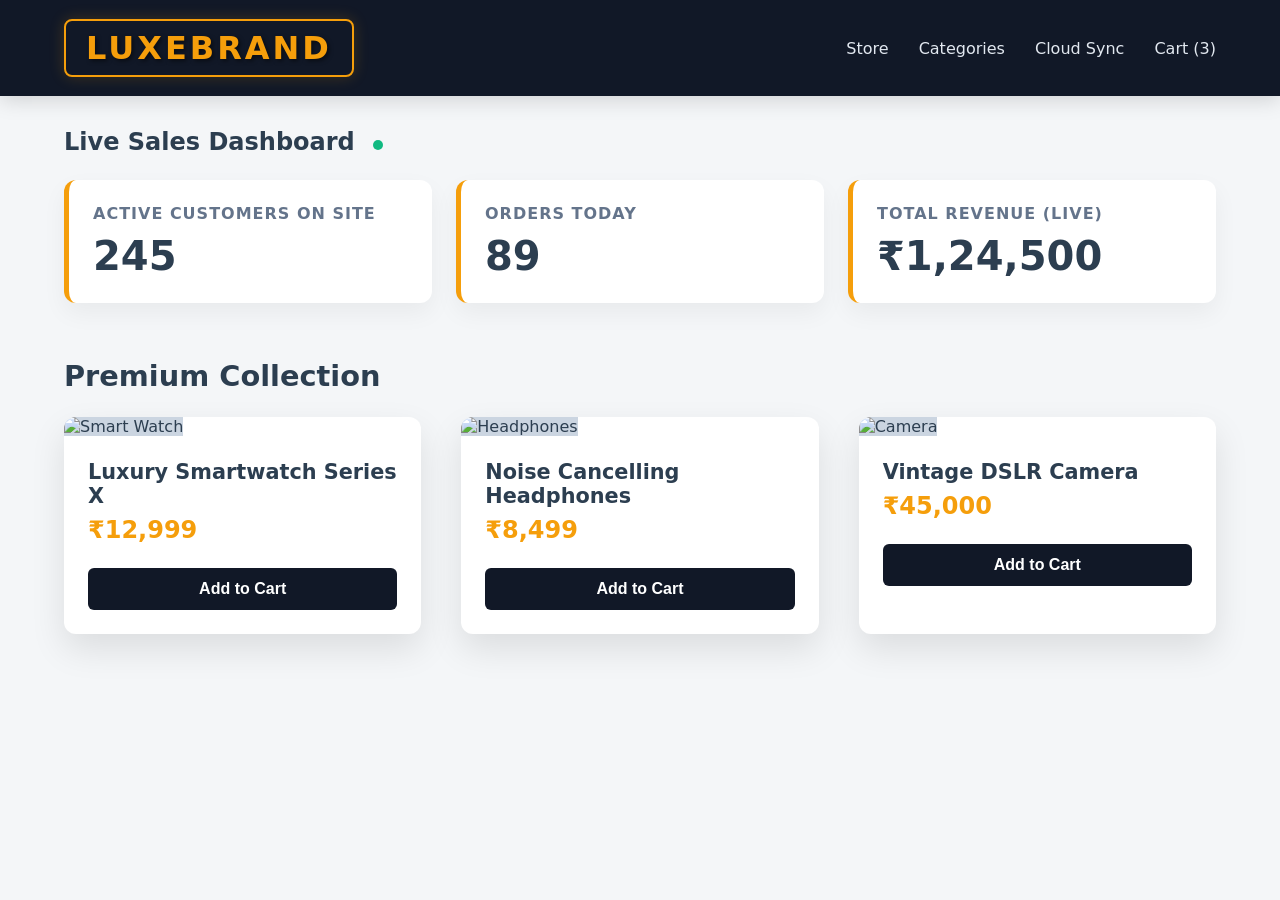
==== commit d7615793: "Refactor index.html for premium theme and dashboard Updated the title and added CSS variables for a " ====
--- a/index.html
+++ b/index.html
@@ -3,336 +3,302 @@
 <head>
     <meta charset="UTF-8">
     <meta name="viewport" content="width=device-width, initial-scale=1.0">
-    <title>Rahi Nur | Official Fashion Store</title>
-    <!-- Premium Fonts -->
-    <link href="https://fonts.googleapis.com/css2?family=Playfair+Display:wght@400;500;600;700&family=Montserrat:wght@400;500;600;700&family=Great+Vibes&display=swap" rel="stylesheet">
-    <link rel="stylesheet" href="https://cdnjs.cloudflare.com/ajax/libs/font-awesome/6.4.0/css/all.min.css">
-    
+    <title>Premium E-Commerce & Dashboard</title>
     <style>
-        /* ================= 1. GLOBAL & RESET ================= */
-        * { margin: 0; padding: 0; box-sizing: border-box; }
-        body { font-family: 'Montserrat', sans-serif; background: #ffffff; color: #333; overflow-x: hidden; }
-        a { text-decoration: none; color: inherit; }
-        button { cursor: pointer; font-family: 'Montserrat', sans-serif; }
-        .cursive { font-family: 'Great Vibes', cursive; }
-        .serif { font-family: 'Playfair Display', serif; }
-
-        /* ================= 2. TOP DARK HEADER ================= */
-        .dark-header { background: #0c0808; color: #fff; width: 100%; }
-
-        /* Top Bar */
-        .top-bar { background: #1a0609; display: flex; justify-content: space-between; padding: 8px 5%; font-size: 10px; border-bottom: 1px solid #331218; flex-wrap: wrap; }
-        .top-bar-left span { margin-right: 20px; color: #ddd; }
-        .top-bar i { color: #d4af37; margin-right: 5px; }
-
-        /* Contact Row (Desktop) */
-        .contact-row { display: flex; justify-content: center; gap: 30px; padding: 10px 5%; font-size: 11px; color: #bbb; border-bottom: 1px solid #222; }
-
-        /* Main Header Area */
-        header { display: flex; justify-content: space-between; align-items: center; padding: 20px 5%; flex-wrap: wrap; gap: 20px; }
-        
-        /* Clean, Professional Logo */
-        .logo-area { display: flex; align-items: center; gap: 15px; }
-        .logo-circle { width: 75px; height: 75px; border: 1px solid #d4af37; border-radius: 50%; display: flex; justify-content: center; align-items: center; font-family: 'Playfair Display', serif; font-size: 32px; font-weight: 500; background: #0c0808; letter-spacing: -2px; }
-        .logo-circle span:first-child { color: #ff3366; }
-        .logo-circle span:last-child { color: #d4af37; }
-        
-        .logo-text h1 { color: #d4af37; font-size: 28px; letter-spacing: 2px; font-weight: 400; line-height: 1.1; }
-        .logo-text p { font-size: 8px; letter-spacing: 4px; color: #888; margin-top: 4px; }
-
-        /* Search and Icons */
-        .header-right { display: flex; align-items: center; gap: 30px; flex: 1; justify-content: flex-end; }
-        .search-box { position: relative; width: 100%; max-width: 350px; }
-        .search-box input { width: 100%; padding: 10px 20px; border-radius: 20px; border: 1px solid #333; background: transparent; color: #fff; font-size: 11px; outline: none; }
-        .search-box i { position: absolute; right: 15px; top: 50%; transform: translateY(-50%); color: #fff; }
-        
-        .header-icons { display: flex; gap: 20px; }
-        .icon-btn { display: flex; flex-direction: column; align-items: center; font-size: 9px; color: #aaa; cursor: pointer; position: relative; text-transform: uppercase; letter-spacing: 1px; }
-        .icon-btn i { font-size: 18px; color: #fff; margin-bottom: 5px; }
-        .cart-badge { position: absolute; top: -5px; right: 5px; background: #ff3366; color: #fff; font-size: 9px; width: 15px; height: 15px; border-radius: 50%; display: flex; justify-content: center; align-items: center; font-weight: bold; }
-
-        /* Navigation */
-        nav { background: #4a0d17; display: flex; padding-left: 5%; border-top: 1px solid #5a121e; overflow-x: auto; white-space: nowrap; }
-        nav a { padding: 15px 25px; font-size: 11px; font-weight: 700; text-transform: uppercase; color: #fff; letter-spacing: 1px; display: inline-block; }
-        nav a.active { background: #d4af37; color: #000; }
-        nav a:hover:not(.active) { background: #3c0912; }
-
-        /* ================= 3. HERO SECTION ================= */
-        .hero { height: 500px; background: linear-gradient(to right, rgba(20,5,5,0.9) 20%, rgba(20,5,5,0.4) 100%), url('https://images.unsplash.com/photo-1610030469983-98e550d6193c?q=80&w=2000') center 20%/cover; display: flex; align-items: center; padding: 0 10%; color: white; position: relative; }
-        .hero-content { max-width: 500px; position: relative; z-index: 2; }
-        .hero-content h3 { color: #d4af37; font-size: 40px; margin-bottom: 5px; font-weight: 400; }
-        .hero-content h2 { font-size: 48px; line-height: 1.1; letter-spacing: 2px; margin-bottom: 20px; font-weight: 600; text-transform: uppercase; }
-        .hero-content p { font-size: 11px; letter-spacing: 3px; font-weight: 600; margin-bottom: 30px; color: #eee; }
-        .btn-gold { background: #d4af37; color: #000; padding: 12px 35px; border: none; font-weight: 700; font-size: 12px; border-radius: 3px; text-transform: uppercase; letter-spacing: 1px; }
-
-        /* ================= 4. CATEGORIES ================= */
-        .categories-grid { display: grid; grid-template-columns: repeat(4, 1fr); gap: 15px; padding: 40px 5%; background: #fff; }
-        .cat-box { border-radius: 8px; padding: 25px 20px; display: flex; flex-direction: column; justify-content: center; position: relative; height: 180px; overflow: hidden; }
-        .cat-box h4 { font-size: 18px; font-weight: 700; margin-bottom: 5px; color: #333; line-height: 1.2; width: 60%; z-index: 2; }
-        .cat-box p { font-size: 10px; color: #555; margin-bottom: 15px; width: 60%; z-index: 2; }
-        .cat-box .btn-dark { background: #111; color: #fff; padding: 8px 15px; font-size: 9px; font-weight: 700; border: none; width: fit-content; border-radius: 3px; z-index: 2; }
-        .cat-box img { position: absolute; right: -20px; bottom: 0; height: 110%; object-fit: contain; z-index: 1; }
-        
-        .cat-1 { background: #f6e9e9; }
-        .cat-2 { background: #fcf0f0; }
-        .cat-3 { background: #1a2f26; color: #fff; }
-        .cat-3 h4, .cat-3 p { color: #fff; }
-        .cat-4 { background: #f7efd8; }
-
-        /* ================= 5. FEATURES BAR ================= */
-        .features-bar { display: flex; justify-content: space-between; padding: 25px 5%; background: #fdfdfc; border-top: 1px solid #f0f0f0; border-bottom: 1px solid #f0f0f0; margin-bottom: 40px; flex-wrap: wrap; gap: 15px; }
-        .feat-item { display: flex; align-items: center; gap: 15px; flex: 1; min-width: 150px; }
-        .feat-item i { font-size: 32px; color: #d4af37; }
-        .feat-item h5 { font-size: 11px; font-weight: 700; margin-bottom: 2px; color: #111; }
-        .feat-item p { font-size: 10px; color: #888; }
-
-        /* ================= 6. FEATURED PRODUCTS ================= */
-        .section-header { text-align: center; padding: 0 5% 30px; position: relative; }
-        .section-header h2 { font-size: 26px; color: #7a1c2d; font-weight: 700; letter-spacing: 1px; display: inline-block; }
-        .view-all { position: absolute; right: 5%; top: 5px; font-size: 11px; color: #ff3366; font-weight: 700; letter-spacing: 1px; text-transform: uppercase; }
-        
-        .products-container { display: grid; grid-template-columns: repeat(6, 1fr); gap: 15px; padding: 0 5% 60px; }
-        .prod-card { background: #fff; text-align: center; border-radius: 8px; position: relative; padding-bottom: 15px; border: 1px solid #f0f0f0; }
-        .prod-card img { width: 100%; height: 220px; object-fit: cover; border-top-left-radius: 8px; border-top-right-radius: 8px; }
-        
-        .badge-new { position: absolute; top: 10px; left: 10px; background: #ff3366; color: white; padding: 3px 8px; font-size: 9px; font-weight: 700; border-radius: 12px; }
-        .wishlist-circle { position: absolute; top: 10px; right: 10px; background: #fff; width: 25px; height: 25px; border-radius: 50%; display: flex; justify-content: center; align-items: center; color: #aaa; box-shadow: 0 2px 5px rgba(0,0,0,0.1); font-size: 12px; cursor: pointer; }
-        
-        .prod-title { font-size: 10px; font-weight: 600; color: #444; margin: 12px 10px 5px; line-height: 1.3; }
-        .prod-price { font-size: 14px; font-weight: 700; color: #ff3366; margin-bottom: 10px; }
-        .add-to-cart-btn { background: #fff; border: 1px solid #d4af37; color: #111; padding: 6px 12px; font-size: 9px; border-radius: 20px; font-weight: 700; cursor: pointer; transition: 0.3s; }
-        .add-to-cart-btn:hover { background: #d4af37; color: #fff; }
-
-        /* ================= 7. BOTTOM PROMO ================= */
-        .bottom-promo { background: #1a0609; color: white; padding: 15px 5%; display: flex; justify-content: space-between; align-items: center; border-top: 1px solid #331218; flex-wrap: wrap; gap: 20px; }
-        .promo-code { display: flex; align-items: center; gap: 15px; font-size: 11px; font-weight: 600; }
-        .promo-code i { color: #d4af37; font-size: 24px; }
-        .promo-code span { color: #d4af37; }
-        .promo-box { border: 1px solid #d4af37; padding: 6px 15px; border-radius: 3px; margin-left: 10px; }
-        
-        .whatsapp-large { font-size: 18px; font-weight: 700; display: flex; align-items: center; gap: 10px; }
-        .whatsapp-large i { color: #25D366; font-size: 24px; }
-        .whatsapp-large span { font-size: 10px; display: block; font-weight: 400; }
-
-        /* ================= MOBILE RESPONSIVE (MATCHING IMAGE 3) ================= */
+        /* CSS Variables for Premium Theme */
+        :root {
+            --bg-color: #f4f6f8;
+            --text-color: #2c3e50;
+            --primary-color: #111827;
+            --accent-color: #f59e0b; /* Gold/Amber for premium brand feel */
+            --card-bg: #ffffff;
+            --border-radius: 12px;
+        }
+
+        /* Auto Dark Mode Support */
+        @media (prefers-color-scheme: dark) {
+            :root {
+                --bg-color: #0f172a;
+                --text-color: #f8fafc;
+                --primary-color: #000000;
+                --card-bg: #1e293b;
+            }
+        }
+
+        body {
+            font-family: 'Inter', system-ui, -apple-system, sans-serif;
+            background-color: var(--bg-color);
+            color: var(--text-color);
+            margin: 0;
+            padding: 0;
+            transition: background-color 0.3s, color 0.3s;
+        }
+
+        /* 1. High-Quality Brand Header */
+        header {
+            background-color: var(--primary-color);
+            color: #ffffff;
+            padding: 1.2rem 5%;
+            display: flex;
+            justify-content: space-between;
+            align-items: center;
+            position: sticky;
+            top: 0;
+            z-index: 100;
+            box-shadow: 0 4px 20px rgba(0,0,0,0.15);
+        }
+
+        .brand-logo {
+            font-size: 2rem;
+            font-weight: 900;
+            color: var(--accent-color);
+            text-transform: uppercase;
+            letter-spacing: 3px;
+            border: 2px solid var(--accent-color);
+            padding: 8px 20px;
+            border-radius: 8px;
+            box-shadow: 0 0 15px rgba(245, 158, 11, 0.2);
+            text-shadow: 2px 2px 4px rgba(0,0,0,0.5);
+            cursor: pointer;
+        }
+
+        nav a {
+            color: #e2e8f0;
+            text-decoration: none;
+            margin-left: 25px;
+            font-weight: 500;
+            transition: color 0.2s;
+        }
+
+        nav a:hover {
+            color: var(--accent-color);
+        }
+
+        /* 2. Real-Time Admin Dashboard Section */
+        .dashboard-header {
+            padding: 2rem 5% 0;
+            font-size: 1.5rem;
+            font-weight: bold;
+        }
+
+        .dashboard {
+            padding: 1.5rem 5%;
+            display: grid;
+            grid-template-columns: repeat(auto-fit, minmax(220px, 1fr));
+            gap: 1.5rem;
+        }
+
+        .stat-card {
+            background-color: var(--card-bg);
+            padding: 1.5rem;
+            border-radius: var(--border-radius);
+            box-shadow: 0 10px 25px rgba(0,0,0,0.05);
+            border-left: 5px solid var(--accent-color);
+            display: flex;
+            flex-direction: column;
+            justify-content: center;
+        }
+
+        .stat-card h3 { 
+            margin: 0; 
+            font-size: 1rem; 
+            color: #64748b; 
+            text-transform: uppercase;
+            letter-spacing: 1px;
+        }
+
+        .stat-card .value { 
+            font-size: 2.5rem; 
+            font-weight: 800; 
+            margin-top: 10px; 
+            color: var(--text-color);
+        }
+
+        .live-indicator {
+            display: inline-block;
+            width: 10px;
+            height: 10px;
+            background-color: #10b981;
+            border-radius: 50%;
+            margin-left: 10px;
+            animation: pulse 1.5s infinite;
+        }
+
+        @keyframes pulse {
+            0% { transform: scale(0.95); box-shadow: 0 0 0 0 rgba(16, 185, 129, 0.7); }
+            70% { transform: scale(1); box-shadow: 0 0 0 10px rgba(16, 185, 129, 0); }
+            100% { transform: scale(0.95); box-shadow: 0 0 0 0 rgba(16, 185, 129, 0); }
+        }
+
+        /* 3. E-Commerce Products Section */
+        .products-header {
+            padding: 2rem 5% 0;
+            font-size: 1.8rem;
+            font-weight: bold;
+        }
+
+        .products {
+            padding: 1.5rem 5% 4rem;
+            display: grid;
+            grid-template-columns: repeat(auto-fit, minmax(300px, 1fr));
+            gap: 2.5rem;
+        }
+
+        .product-card {
+            background-color: var(--card-bg);
+            border-radius: var(--border-radius);
+            overflow: hidden;
+            box-shadow: 0 15px 35px rgba(0,0,0,0.1);
+            transition: transform 0.3s ease, box-shadow 0.3s ease;
+        }
+
+        .product-card:hover { 
+            transform: translateY(-10px); 
+            box-shadow: 0 20px 40px rgba(0,0,0,0.15);
+        }
+
+        .product-img {
+            width: 100%;
+            height: 300px;
+            object-fit: cover;
+            background-color: #cbd5e1;
+        }
+
+        .product-info { 
+            padding: 1.5rem; 
+        }
+
+        .product-title { 
+            font-size: 1.3rem; 
+            margin: 0 0 0.5rem 0; 
+        }
+
+        .product-price { 
+            color: var(--accent-color); 
+            font-weight: 800; 
+            font-size: 1.5rem; 
+        }
+
+        .btn {
+            display: block;
+            width: 100%;
+            padding: 12px;
+            background-color: var(--primary-color);
+            color: #ffffff;
+            text-align: center;
+            border: none;
+            border-radius: 6px;
+            font-weight: bold;
+            font-size: 1rem;
+            cursor: pointer;
+            margin-top: 1.5rem;
+            transition: background-color 0.2s;
+        }
+
+        .btn:hover { 
+            background-color: var(--accent-color); 
+            color: #000000;
+        }
+
+        /* Responsive adjustments */
         @media (max-width: 768px) {
-            .contact-row { display: none; } /* Hidden on mobile to save space like original */
-            header { flex-direction: column; align-items: center; text-align: center; }
-            .header-right { width: 100%; justify-content: center; margin-top: 15px; }
-            .search-box { display: none; } /* Simplified for mobile top bar */
-            
-            .hero { padding: 0 5%; text-align: center; height: 400px; }
-            .hero::before { background: linear-gradient(to bottom, rgba(26,6,9,0.8) 0%, rgba(26,6,9,0.6) 100%); }
-            .hero-content { margin: 0 auto; }
-            .hero-content h2 { font-size: 32px; }
-            
-            .categories-grid { grid-template-columns: repeat(2, 1fr); gap: 10px; }
-            .cat-box { height: 140px; padding: 15px; }
-            .cat-box h4 { font-size: 14px; }
-            .cat-box img { right: -10px; height: 100%; }
-            
-            .products-container { grid-template-columns: repeat(3, 1fr); gap: 10px; }
-            .prod-card img { height: 150px; }
-            .view-all { position: relative; display: block; right: auto; margin-top: 10px; }
-            
-            .bottom-promo { justify-content: center; text-align: center; flex-direction: column; }
-            .promo-code { flex-direction: column; }
-            .promo-box { margin-left: 0; margin-top: 10px; }
-        }
-
-        @media (max-width: 480px) {
-            .products-container { grid-template-columns: repeat(2, 1fr); }
-            .hero h2 { font-size: 28px; }
-            .hero h3 { font-size: 28px; }
+            header { flex-direction: column; gap: 1rem; }
+            nav a { margin: 0 10px; }
         }
     </style>
 </head>
 <body>
 
-    <!-- DARK TOP SECTION -->
-    <div class="dark-header">
+    <!-- Header & Brand Logo -->
+    <header>
+        <div class="brand-logo">LuxeBrand</div>
+        <nav>
+            <a href="#">Store</a>
+            <a href="#">Categories</a>
+            <a href="#">Cloud Sync</a>
+            <a href="#">Cart (3)</a>
+        </nav>
+    </header>
+
+    <!-- Real-Time Dashboard -->
+    <div class="dashboard-header">Live Sales Dashboard <span class="live-indicator"></span></div>
+    <section class="dashboard">
+        <div class="stat-card">
+            <h3>Active Customers on Site</h3>
+            <div class="value" id="active-users">245</div>
+        </div>
+        <div class="stat-card">
+            <h3>Orders Today</h3>
+            <div class="value" id="today-orders">89</div>
+        </div>
+        <div class="stat-card">
+            <h3>Total Revenue (Live)</h3>
+            <div class="value" id="live-revenue">₹1,24,500</div>
+        </div>
+    </section>
+
+    <!-- E-Commerce Storefront -->
+    <div class="products-header">Premium Collection</div>
+    <section class="products">
         
-        <div class="top-bar">
-            <div class="top-bar-left">
-                <span><i class="fas fa-truck"></i> FREE SHIPPING on order above ₹999</span>
-                <span><i class="fas fa-box"></i> COD Available</span>
-                <span><i class="fas fa-undo"></i> 7 Days Easy Returns</span>
+        <!-- Product 1 -->
+        <div class="product-card">
+            <img src="https://images.unsplash.com/photo-1523275335684-37898b6baf30?ixlib=rb-4.0.3&auto=format&fit=crop&w=800&q=80" alt="Smart Watch" class="product-img">
+            <div class="product-info">
+                <h3 class="product-title">Luxury Smartwatch Series X</h3>
+                <div class="product-price">₹12,999</div>
+                <button class="btn" onclick="addOrder(12999)">Add to Cart</button>
             </div>
-            <div>Download Our App &nbsp; <i class="fab fa-apple"></i> &nbsp; <i class="fab fa-android"></i></div>
-        </div>
-
-        <div class="contact-row">
-            <span><i class="fas fa-phone-alt"></i> 9744778211</span>
-            <span><i class="fas fa-envelope"></i> mrahi4412@gmail.com</span>
-            <span><i class="fas fa-map-marker-alt"></i> Luahagachhi, Madhya Talbari, Goalpokhar-I, West Bengal - 733210</span>
-        </div>
-
-        <header>
-            <div class="logo-area">
-                <div class="logo-circle">
-                    <span>R</span><span>N</span>
-                </div>
-                <div class="logo-text">
-                    <h1 class="serif">RAHI NUR</h1>
-                    <p>— OFFICIAL FASHION STORE —</p>
-                </div>
+        </div>
+
+        <!-- Product 2 -->
+        <div class="product-card">
+            <img src="https://images.unsplash.com/photo-1505740420928-5e560c06d30e?ixlib=rb-4.0.3&auto=format&fit=crop&w=800&q=80" alt="Headphones" class="product-img">
+            <div class="product-info">
+                <h3 class="product-title">Noise Cancelling Headphones</h3>
+                <div class="product-price">₹8,499</div>
+                <button class="btn" onclick="addOrder(8499)">Add to Cart</button>
             </div>
-
-            <div class="header-right">
-                <div class="search-box">
-                    <input type="text" placeholder="Search for products...">
-                    <i class="fas fa-search"></i>
-                </div>
-                <div class="header-icons">
-                    <div class="icon-btn"><i class="far fa-heart"></i>Wishlist</div>
-                    <div class="icon-btn">
-                        <div class="cart-badge">0</div>
-                        <i class="fas fa-shopping-cart"></i>Cart
-                    </div>
-                    <div class="icon-btn"><i class="far fa-user"></i>Login / Register</div>
-                </div>
+        </div>
+
+        <!-- Product 3 -->
+        <div class="product-card">
+            <img src="https://images.unsplash.com/photo-1526170375885-4d8ecf77b99f?ixlib=rb-4.0.3&auto=format&fit=crop&w=800&q=80" alt="Camera" class="product-img">
+            <div class="product-info">
+                <h3 class="product-title">Vintage DSLR Camera</h3>
+                <div class="product-price">₹45,000</div>
+                <button class="btn" onclick="addOrder(45000)">Add to Cart</button>
             </div>
-        </header>
-
-        <nav>
-            <a href="#" class="active">HOME</a>
-            <a href="#">LADIES FASHION <i class="fas fa-angle-down"></i></a>
-            <a href="#">KIDS FASHION <i class="fas fa-angle-down"></i></a>
-            <a href="#">JEWELRY <i class="fas fa-angle-down"></i></a>
-            <a href="#">NEW ARRIVALS</a>
-            <a href="#">BEST SELLERS</a>
-            <a href="#">OFFERS</a>
-        </nav>
-
-        <div class="hero">
-            <div class="hero-content">
-                <h3 class="cursive">Shine with Elegance</h3>
-                <h2 class="serif">FASHION & JEWELRY<br>FOR EVERY YOU</h2>
-                <p>PREMIUM QUALITY • TRENDY DESIGNS • BEST PRICES</p>
-                <button class="btn-gold">SHOP NOW</button>
-            </div>
-        </div>
-
-    </div>
-
-    <!-- CATEGORIES -->
-    <div class="categories-grid">
-        <div class="cat-box cat-1">
-            <h4 class="serif">LADIES<br>FASHION</h4>
-            <p>Stylish • Elegant • You</p>
-            <button class="btn-dark">SHOP NOW</button>
-            <img src="https://images.unsplash.com/photo-1583391733958-d6510165213d?q=80&w=300" alt="Ladies">
-        </div>
-        <div class="cat-box cat-2">
-            <h4 class="serif">KIDS<br>FASHION</h4>
-            <p>Trendy & Comfortable</p>
-            <button class="btn-dark">SHOP NOW</button>
-            <img src="https://images.unsplash.com/photo-1621447504864-d86b7294fb8e?q=80&w=300" alt="Kids">
-        </div>
-        <div class="cat-box cat-3">
-            <h4 class="serif">JEWELRY<br>COLLECTION</h4>
-            <p>Shine Every Moment</p>
-            <button class="btn-dark" style="border: 1px solid #fff;">SHOP NOW</button>
-            <img src="https://images.unsplash.com/photo-1599643478524-fb66f7ca066b?q=80&w=300" alt="Jewelry">
-        </div>
-        <div class="cat-box cat-4">
-            <h4 class="serif">NEW<br>ARRIVALS</h4>
-            <p>Check Out Now</p>
-            <button class="btn-dark">SHOP NOW</button>
-            <img src="https://images.unsplash.com/photo-1617627143750-d86bc21e42bb?q=80&w=300" alt="New">
-        </div>
-    </div>
-
-    <!-- FEATURES -->
-    <div class="features-bar">
-        <div class="feat-item"><i class="fas fa-truck-fast"></i><div><h5>FREE SHIPPING</h5><p>On order above ₹999</p></div></div>
-        <div class="feat-item"><i class="fas fa-shield-alt"></i><div><h5>SECURE PAYMENT</h5><p>100% Safe & Secure</p></div></div>
-        <div class="feat-item"><i class="fas fa-box-open"></i><div><h5>EASY RETURNS</h5><p>7 Days Return Policy</p></div></div>
-        <div class="feat-item"><i class="fas fa-hand-holding-usd"></i><div><h5>COD AVAILABLE</h5><p>Pay on Delivery</p></div></div>
-        <div class="feat-item"><i class="fas fa-headset"></i><div><h5>24/7 SUPPORT</h5><p>We are Always Here</p></div></div>
-    </div>
-
-    <!-- PRODUCTS -->
-    <div class="section-header">
-        <h2 class="serif">FEATURED PRODUCTS</h2>
-        <div class="view-all">VIEW ALL</div>
-    </div>
-
-    <div class="products-container">
-        <!-- 1 -->
-        <div class="prod-card">
-            <div class="badge-new">NEW</div>
-            <div class="wishlist-circle"><i class="far fa-heart"></i></div>
-            <img src="https://images.unsplash.com/photo-1583391733958-d6510165213d?q=80&w=300" alt="Kurti">
-            <h4 class="prod-title">Premium Cotton Kurti</h4>
-            <p class="prod-price">₹799</p>
-            <button class="add-to-cart-btn">ADD TO CART</button>
-        </div>
-        <!-- 2 -->
-        <div class="prod-card">
-            <div class="badge-new">NEW</div>
-            <div class="wishlist-circle"><i class="far fa-heart"></i></div>
-            <img src="https://images.unsplash.com/photo-1617627143750-d86bc21e42bb?q=80&w=300" alt="Suit">
-            <h4 class="prod-title">Designer Anarkali Suit</h4>
-            <p class="prod-price">₹1,599</p>
-            <button class="add-to-cart-btn">ADD TO CART</button>
-        </div>
-        <!-- 3 -->
-        <div class="prod-card">
-            <div class="badge-new">NEW</div>
-            <div class="wishlist-circle"><i class="far fa-heart"></i></div>
-            <img src="https://images.unsplash.com/photo-1610030469649-6f9175d71c8c?q=80&w=300" alt="Saree">
-            <h4 class="prod-title">Printed Saree</h4>
-            <p class="prod-price">₹999</p>
-            <button class="add-to-cart-btn">ADD TO CART</button>
-        </div>
-        <!-- 4 -->
-        <div class="prod-card">
-            <div class="badge-new">NEW</div>
-            <div class="wishlist-circle"><i class="far fa-heart"></i></div>
-            <img src="https://images.unsplash.com/photo-1599643478524-fb66f7ca066b?q=80&w=300" alt="Necklace">
-            <h4 class="prod-title">Gold Plated Necklace Set</h4>
-            <p class="prod-price">₹1,299</p>
-            <button class="add-to-cart-btn">ADD TO CART</button>
-        </div>
-        <!-- 5 -->
-        <div class="prod-card">
-            <div class="badge-new">NEW</div>
-            <div class="wishlist-circle"><i class="far fa-heart"></i></div>
-            <img src="https://images.unsplash.com/photo-1621447504864-d86b7294fb8e?q=80&w=300" alt="Kids Dress">
-            <h4 class="prod-title">Kids Party Dress</h4>
-            <p class="prod-price">₹699</p>
-            <button class="add-to-cart-btn">ADD TO CART</button>
-        </div>
-        <!-- 6 -->
-        <div class="prod-card">
-            <div class="badge-new">NEW</div>
-            <div class="wishlist-circle"><i class="far fa-heart"></i></div>
-            <img src="https://images.unsplash.com/photo-1535632066927-ab7c9ab60908?q=80&w=300" alt="Earrings">
-            <h4 class="prod-title">Oxidized Jhumka Earrings</h4>
-            <p class="prod-price">₹399</p>
-            <button class="add-to-cart-btn">ADD TO CART</button>
-        </div>
-    </div>
-
-    <!-- BOTTOM PROMO -->
-    <div class="bottom-promo">
-        <div class="promo-code">
-            <i class="fas fa-tags"></i>
-            <div>
-                <span>EXTRA 10% OFF</span><br>
-                <span>ON PREPAID ORDERS</span>
-            </div>
-            <div class="promo-box">USE CODE: RAHINUR10</div>
-        </div>
-        <div class="whatsapp-large">
-            <div>
-                <span>WHATSAPP US</span>
-                9744778211
-            </div>
-            <i class="fab fa-whatsapp"></i>
-        </div>
-    </div>
-
+        </div>
+
+    </section>
+
+    <!-- JavaScript for Real-Time Dashboard Simulation -->
+    <script>
+        // Real-time Active Users Simulation
+        setInterval(() => {
+            const usersElement = document.getElementById('active-users');
+            let currentUsers = parseInt(usersElement.innerText);
+            // Randomly increase or decrease users by a small amount
+            let change = Math.floor(Math.random() * 11) - 5; 
+            let newUsers = currentUsers + change;
+            usersElement.innerText = newUsers > 50 ? newUsers : 50; // Keep minimum 50
+        }, 3500);
+
+        // Function to simulate a new order being placed
+        let totalRevenue = 124500;
+        let totalOrders = 89;
+
+        function addOrder(price) {
+            totalOrders++;
+            totalRevenue += price;
+            
+            // Update UI with animation effect
+            document.getElementById('today-orders').innerText = totalOrders;
+            document.getElementById('live-revenue').innerText = '₹' + totalRevenue.toLocaleString('en-IN');
+            
+            alert("Item added to cart! Dashboard updated in real-time.");
+        }
+    </script>
 </body>
 </html>
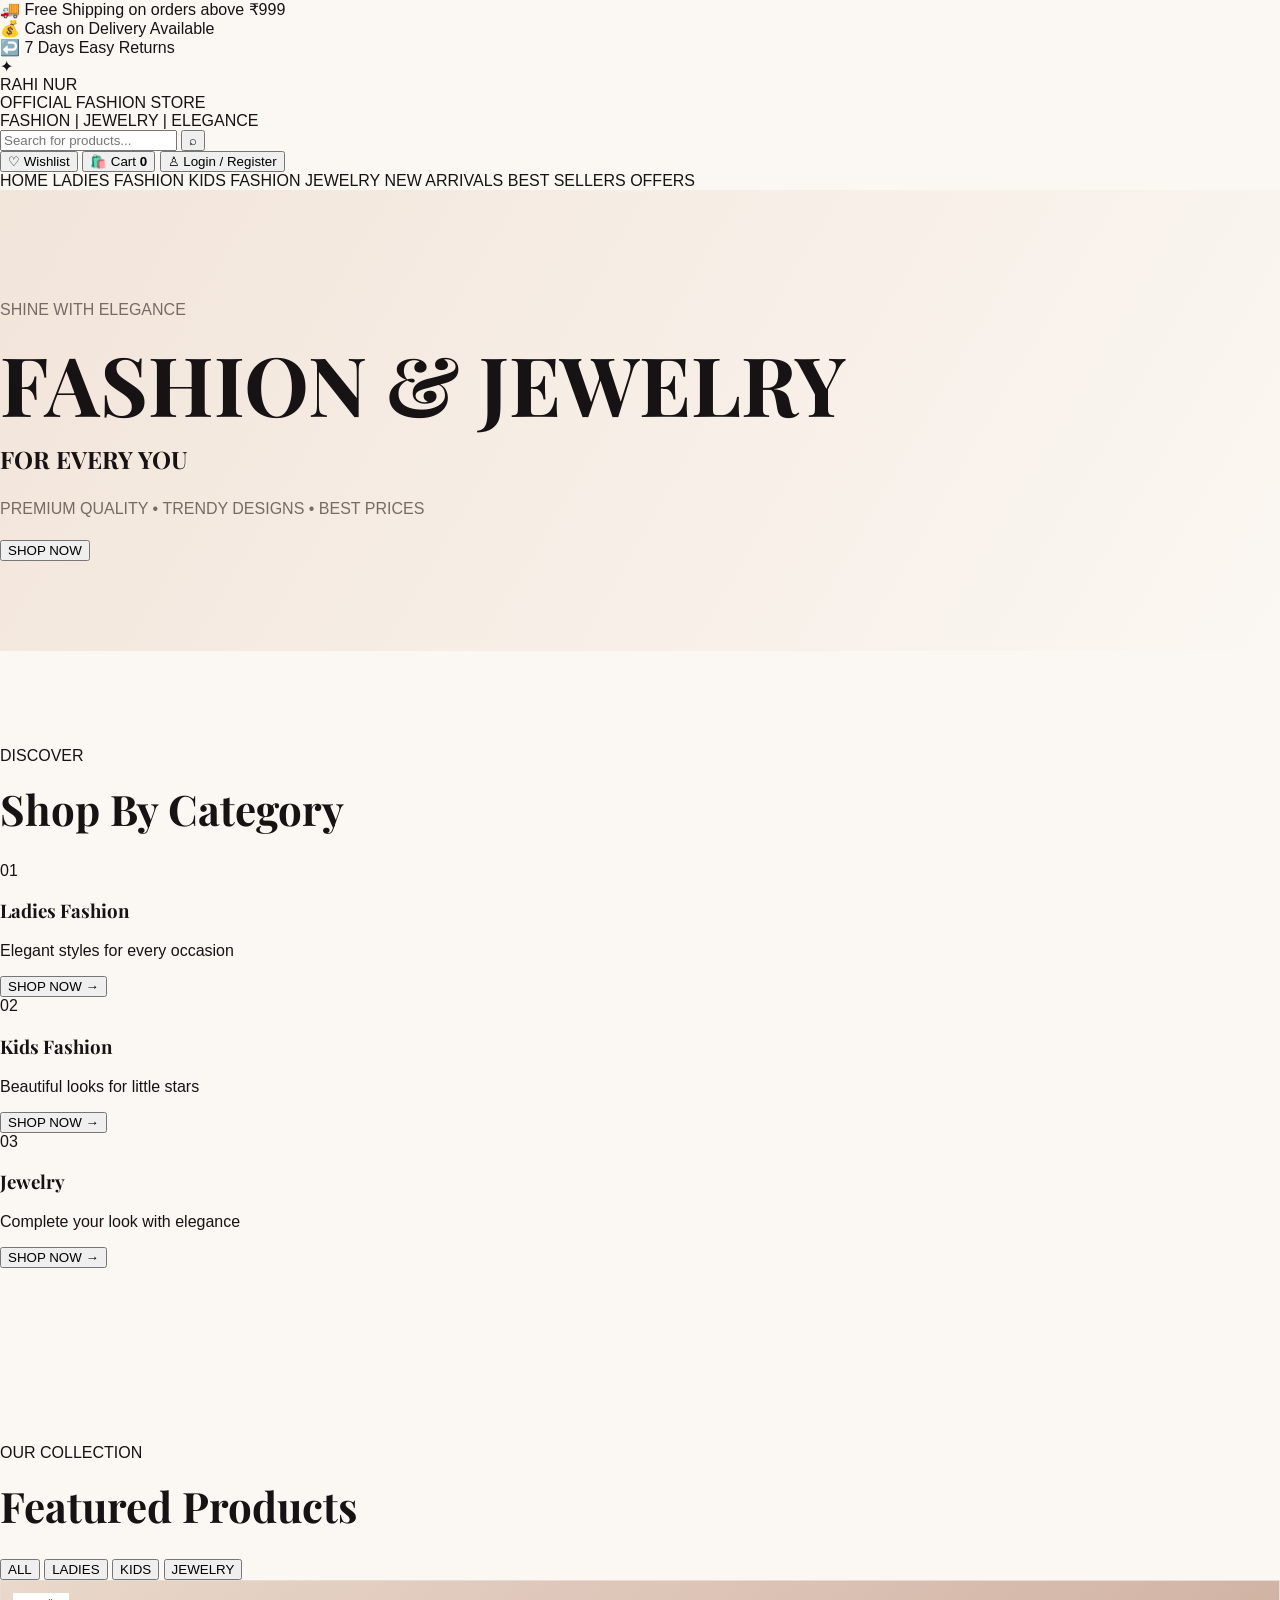
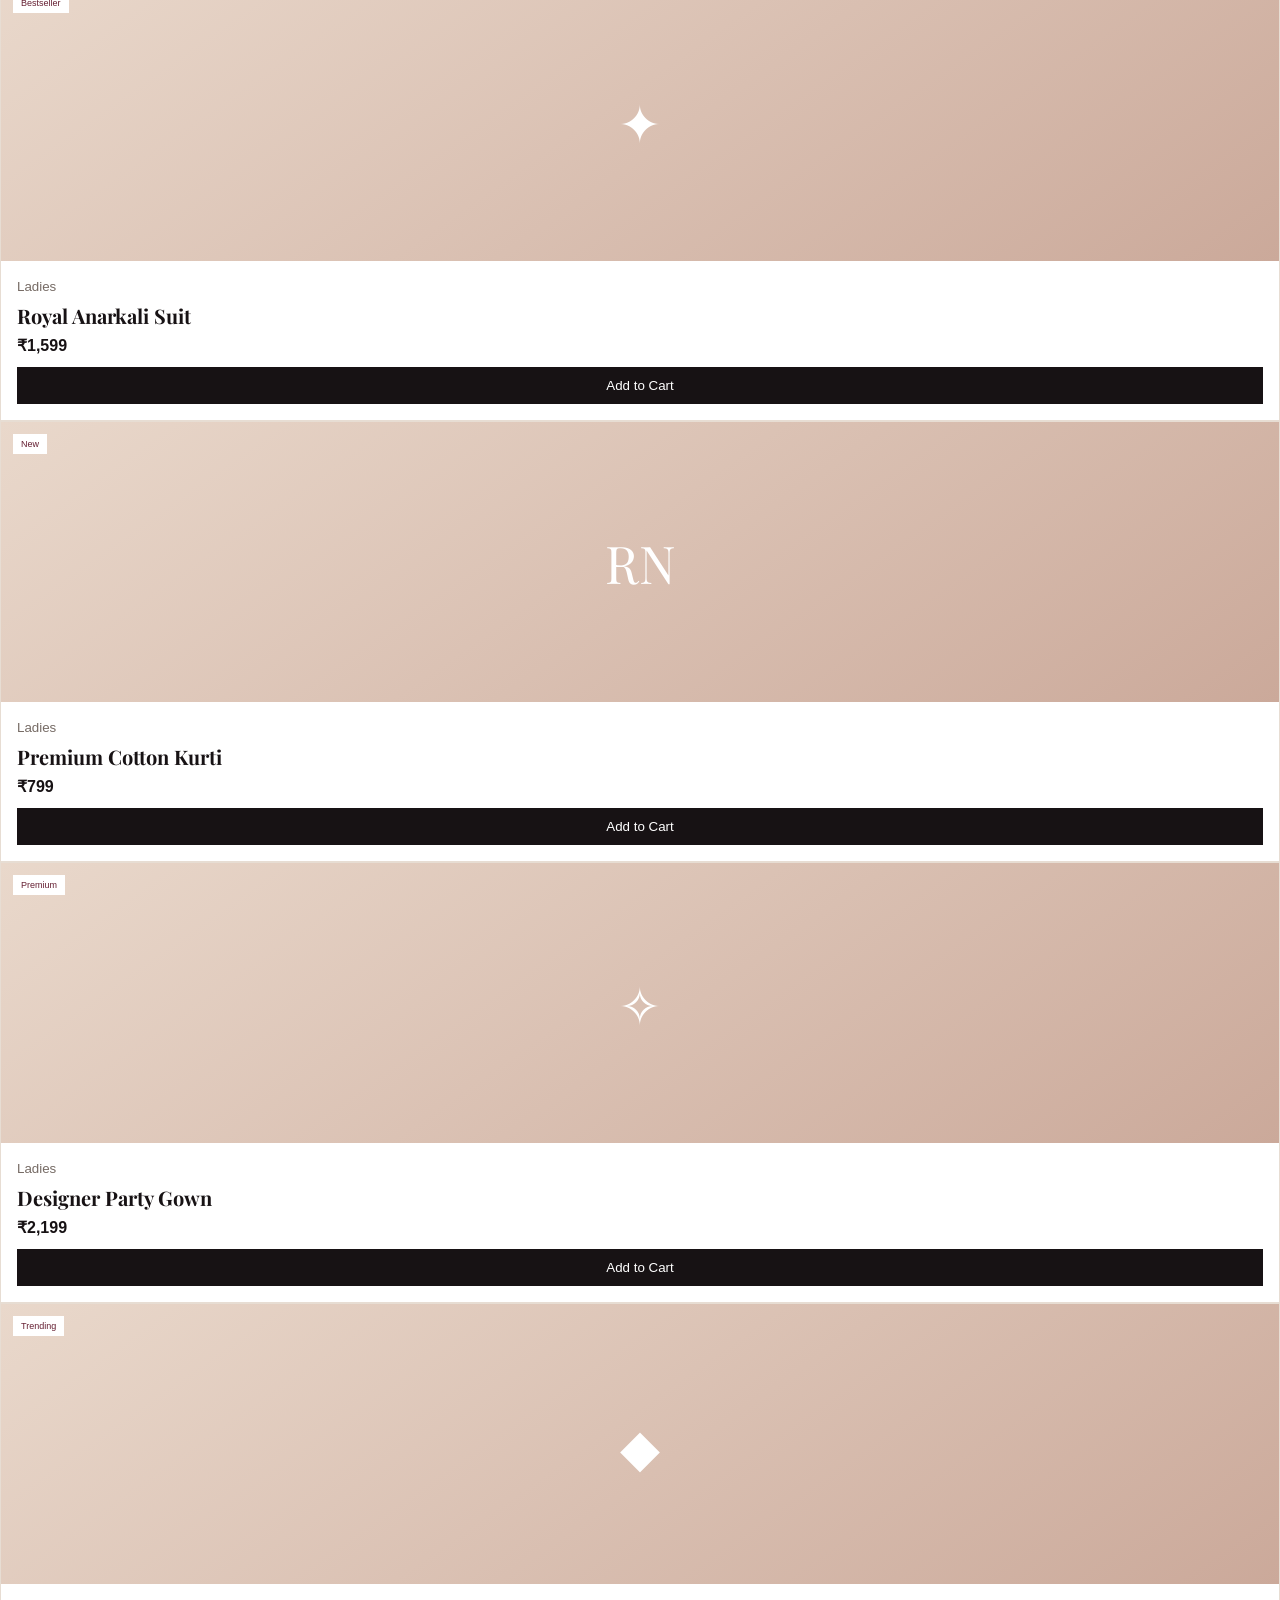
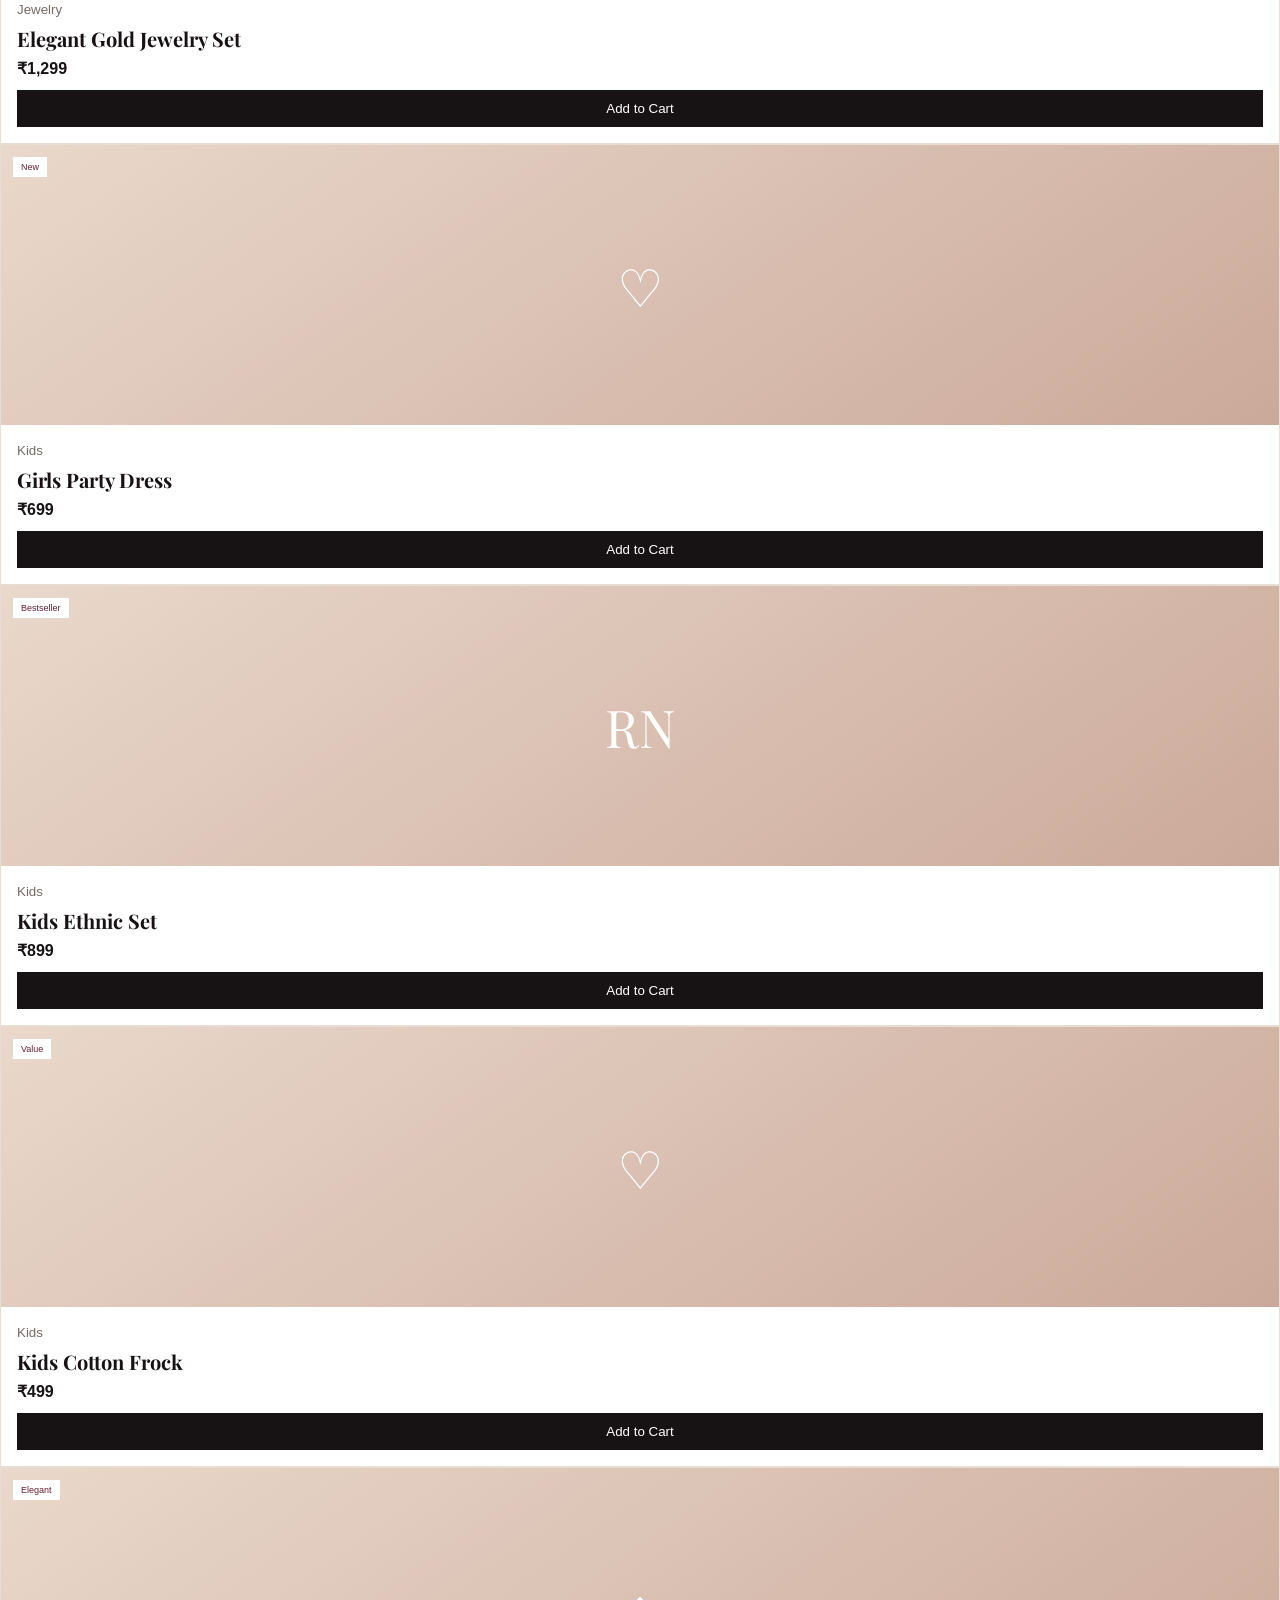
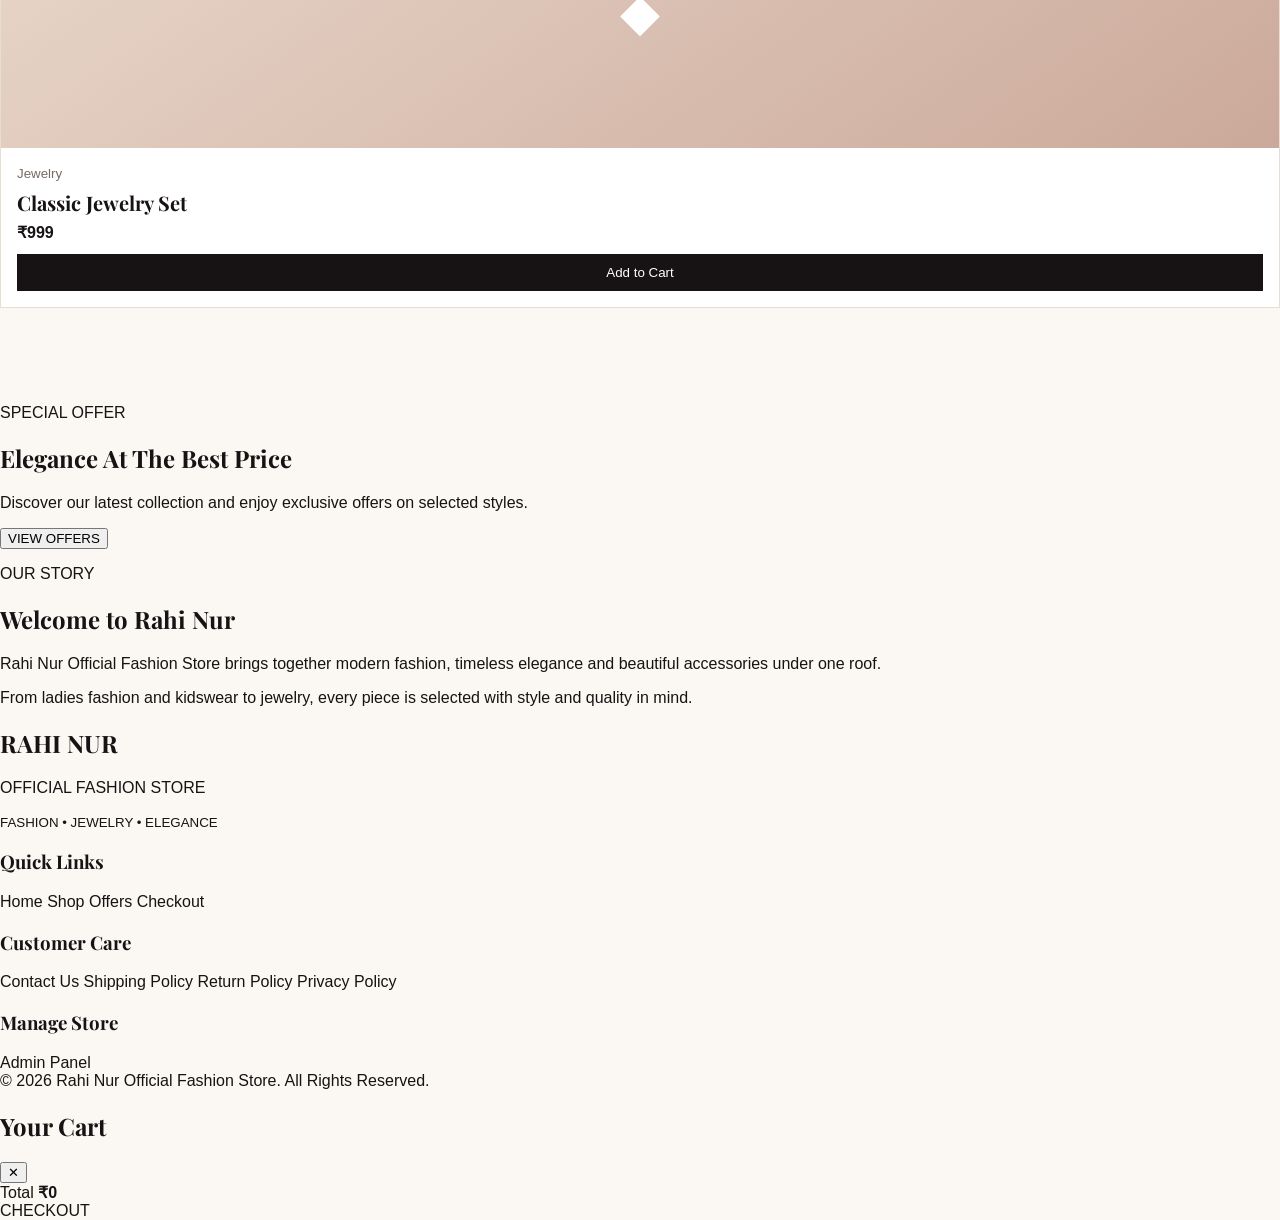
==== commit aa070415: "Revise index.html for Rahi Nur fashion store Updated the HTML structure and meta tags for the offici" ====
--- a/index.html
+++ b/index.html
@@ -1,304 +1,497 @@
 <!DOCTYPE html>
 <html lang="en">
 <head>
-    <meta charset="UTF-8">
-    <meta name="viewport" content="width=device-width, initial-scale=1.0">
-    <title>Premium E-Commerce & Dashboard</title>
-    <style>
-        /* CSS Variables for Premium Theme */
-        :root {
-            --bg-color: #f4f6f8;
-            --text-color: #2c3e50;
-            --primary-color: #111827;
-            --accent-color: #f59e0b; /* Gold/Amber for premium brand feel */
-            --card-bg: #ffffff;
-            --border-radius: 12px;
-        }
-
-        /* Auto Dark Mode Support */
-        @media (prefers-color-scheme: dark) {
-            :root {
-                --bg-color: #0f172a;
-                --text-color: #f8fafc;
-                --primary-color: #000000;
-                --card-bg: #1e293b;
-            }
-        }
-
-        body {
-            font-family: 'Inter', system-ui, -apple-system, sans-serif;
-            background-color: var(--bg-color);
-            color: var(--text-color);
-            margin: 0;
-            padding: 0;
-            transition: background-color 0.3s, color 0.3s;
-        }
-
-        /* 1. High-Quality Brand Header */
-        header {
-            background-color: var(--primary-color);
-            color: #ffffff;
-            padding: 1.2rem 5%;
-            display: flex;
-            justify-content: space-between;
-            align-items: center;
-            position: sticky;
-            top: 0;
-            z-index: 100;
-            box-shadow: 0 4px 20px rgba(0,0,0,0.15);
-        }
-
-        .brand-logo {
-            font-size: 2rem;
-            font-weight: 900;
-            color: var(--accent-color);
-            text-transform: uppercase;
-            letter-spacing: 3px;
-            border: 2px solid var(--accent-color);
-            padding: 8px 20px;
-            border-radius: 8px;
-            box-shadow: 0 0 15px rgba(245, 158, 11, 0.2);
-            text-shadow: 2px 2px 4px rgba(0,0,0,0.5);
-            cursor: pointer;
-        }
-
-        nav a {
-            color: #e2e8f0;
-            text-decoration: none;
-            margin-left: 25px;
-            font-weight: 500;
-            transition: color 0.2s;
-        }
-
-        nav a:hover {
-            color: var(--accent-color);
-        }
-
-        /* 2. Real-Time Admin Dashboard Section */
-        .dashboard-header {
-            padding: 2rem 5% 0;
-            font-size: 1.5rem;
-            font-weight: bold;
-        }
-
-        .dashboard {
-            padding: 1.5rem 5%;
-            display: grid;
-            grid-template-columns: repeat(auto-fit, minmax(220px, 1fr));
-            gap: 1.5rem;
-        }
-
-        .stat-card {
-            background-color: var(--card-bg);
-            padding: 1.5rem;
-            border-radius: var(--border-radius);
-            box-shadow: 0 10px 25px rgba(0,0,0,0.05);
-            border-left: 5px solid var(--accent-color);
-            display: flex;
-            flex-direction: column;
-            justify-content: center;
-        }
-
-        .stat-card h3 { 
-            margin: 0; 
-            font-size: 1rem; 
-            color: #64748b; 
-            text-transform: uppercase;
-            letter-spacing: 1px;
-        }
-
-        .stat-card .value { 
-            font-size: 2.5rem; 
-            font-weight: 800; 
-            margin-top: 10px; 
-            color: var(--text-color);
-        }
-
-        .live-indicator {
-            display: inline-block;
-            width: 10px;
-            height: 10px;
-            background-color: #10b981;
-            border-radius: 50%;
-            margin-left: 10px;
-            animation: pulse 1.5s infinite;
-        }
-
-        @keyframes pulse {
-            0% { transform: scale(0.95); box-shadow: 0 0 0 0 rgba(16, 185, 129, 0.7); }
-            70% { transform: scale(1); box-shadow: 0 0 0 10px rgba(16, 185, 129, 0); }
-            100% { transform: scale(0.95); box-shadow: 0 0 0 0 rgba(16, 185, 129, 0); }
-        }
-
-        /* 3. E-Commerce Products Section */
-        .products-header {
-            padding: 2rem 5% 0;
-            font-size: 1.8rem;
-            font-weight: bold;
-        }
-
-        .products {
-            padding: 1.5rem 5% 4rem;
-            display: grid;
-            grid-template-columns: repeat(auto-fit, minmax(300px, 1fr));
-            gap: 2.5rem;
-        }
-
-        .product-card {
-            background-color: var(--card-bg);
-            border-radius: var(--border-radius);
-            overflow: hidden;
-            box-shadow: 0 15px 35px rgba(0,0,0,0.1);
-            transition: transform 0.3s ease, box-shadow 0.3s ease;
-        }
-
-        .product-card:hover { 
-            transform: translateY(-10px); 
-            box-shadow: 0 20px 40px rgba(0,0,0,0.15);
-        }
-
-        .product-img {
-            width: 100%;
-            height: 300px;
-            object-fit: cover;
-            background-color: #cbd5e1;
-        }
-
-        .product-info { 
-            padding: 1.5rem; 
-        }
-
-        .product-title { 
-            font-size: 1.3rem; 
-            margin: 0 0 0.5rem 0; 
-        }
-
-        .product-price { 
-            color: var(--accent-color); 
-            font-weight: 800; 
-            font-size: 1.5rem; 
-        }
-
-        .btn {
-            display: block;
-            width: 100%;
-            padding: 12px;
-            background-color: var(--primary-color);
-            color: #ffffff;
-            text-align: center;
-            border: none;
-            border-radius: 6px;
-            font-weight: bold;
-            font-size: 1rem;
-            cursor: pointer;
-            margin-top: 1.5rem;
-            transition: background-color 0.2s;
-        }
-
-        .btn:hover { 
-            background-color: var(--accent-color); 
-            color: #000000;
-        }
-
-        /* Responsive adjustments */
-        @media (max-width: 768px) {
-            header { flex-direction: column; gap: 1rem; }
-            nav a { margin: 0 10px; }
-        }
-    </style>
+  <meta charset="UTF-8">
+  <meta name="viewport" content="width=device-width, initial-scale=1.0">
+
+  <title>Rahi Nur | Official Fashion Store</title>
+
+  <meta name="description"
+        content="Rahi Nur Official Fashion Store - Ladies Fashion, Kids Fashion and Jewelry.">
+
+  <meta name="theme-color" content="#160004">
+
+  <link rel="stylesheet" href="assets/css/style.css">
 </head>
+
 <body>
 
-    <!-- Header & Brand Logo -->
-    <header>
-        <div class="brand-logo">LuxeBrand</div>
-        <nav>
-            <a href="#">Store</a>
-            <a href="#">Categories</a>
-            <a href="#">Cloud Sync</a>
-            <a href="#">Cart (3)</a>
-        </nav>
-    </header>
-
-    <!-- Real-Time Dashboard -->
-    <div class="dashboard-header">Live Sales Dashboard <span class="live-indicator"></span></div>
-    <section class="dashboard">
-        <div class="stat-card">
-            <h3>Active Customers on Site</h3>
-            <div class="value" id="active-users">245</div>
-        </div>
-        <div class="stat-card">
-            <h3>Orders Today</h3>
-            <div class="value" id="today-orders">89</div>
-        </div>
-        <div class="stat-card">
-            <h3>Total Revenue (Live)</h3>
-            <div class="value" id="live-revenue">₹1,24,500</div>
-        </div>
-    </section>
-
-    <!-- E-Commerce Storefront -->
-    <div class="products-header">Premium Collection</div>
-    <section class="products">
-        
-        <!-- Product 1 -->
-        <div class="product-card">
-            <img src="https://images.unsplash.com/photo-1523275335684-37898b6baf30?ixlib=rb-4.0.3&auto=format&fit=crop&w=800&q=80" alt="Smart Watch" class="product-img">
-            <div class="product-info">
-                <h3 class="product-title">Luxury Smartwatch Series X</h3>
-                <div class="product-price">₹12,999</div>
-                <button class="btn" onclick="addOrder(12999)">Add to Cart</button>
-            </div>
-        </div>
-
-        <!-- Product 2 -->
-        <div class="product-card">
-            <img src="https://images.unsplash.com/photo-1505740420928-5e560c06d30e?ixlib=rb-4.0.3&auto=format&fit=crop&w=800&q=80" alt="Headphones" class="product-img">
-            <div class="product-info">
-                <h3 class="product-title">Noise Cancelling Headphones</h3>
-                <div class="product-price">₹8,499</div>
-                <button class="btn" onclick="addOrder(8499)">Add to Cart</button>
-            </div>
-        </div>
-
-        <!-- Product 3 -->
-        <div class="product-card">
-            <img src="https://images.unsplash.com/photo-1526170375885-4d8ecf77b99f?ixlib=rb-4.0.3&auto=format&fit=crop&w=800&q=80" alt="Camera" class="product-img">
-            <div class="product-info">
-                <h3 class="product-title">Vintage DSLR Camera</h3>
-                <div class="product-price">₹45,000</div>
-                <button class="btn" onclick="addOrder(45000)">Add to Cart</button>
-            </div>
-        </div>
-
-    </section>
-
-    <!-- JavaScript for Real-Time Dashboard Simulation -->
-    <script>
-        // Real-time Active Users Simulation
-        setInterval(() => {
-            const usersElement = document.getElementById('active-users');
-            let currentUsers = parseInt(usersElement.innerText);
-            // Randomly increase or decrease users by a small amount
-            let change = Math.floor(Math.random() * 11) - 5; 
-            let newUsers = currentUsers + change;
-            usersElement.innerText = newUsers > 50 ? newUsers : 50; // Keep minimum 50
-        }, 3500);
-
-        // Function to simulate a new order being placed
-        let totalRevenue = 124500;
-        let totalOrders = 89;
-
-        function addOrder(price) {
-            totalOrders++;
-            totalRevenue += price;
-            
-            // Update UI with animation effect
-            document.getElementById('today-orders').innerText = totalOrders;
-            document.getElementById('live-revenue').innerText = '₹' + totalRevenue.toLocaleString('en-IN');
-            
-            alert("Item added to cart! Dashboard updated in real-time.");
-        }
-    </script>
+<!-- ================= TOP BAR ================= -->
+
+<div class="top-bar">
+  <div>🚚 Free Shipping on orders above ₹999</div>
+  <div>💰 Cash on Delivery Available</div>
+  <div>↩️ 7 Days Easy Returns</div>
+</div>
+
+
+<!-- ================= HEADER ================= -->
+
+<header class="header">
+
+  <div class="logo-area">
+
+    <div class="logo-star">✦</div>
+
+    <div class="logo-name">
+      RAHI NUR
+    </div>
+
+    <div class="logo-sub">
+      OFFICIAL FASHION STORE
+    </div>
+
+    <div class="logo-tagline">
+      FASHION | JEWELRY | ELEGANCE
+    </div>
+
+  </div>
+
+
+  <!-- SEARCH -->
+
+  <div class="search-box">
+
+    <input
+      type="text"
+      id="searchInput"
+      placeholder="Search for products..."
+      oninput="searchProducts()"
+    >
+
+    <button onclick="searchProducts()">⌕</button>
+
+  </div>
+
+
+  <!-- HEADER ACTIONS -->
+
+  <div class="header-actions">
+
+    <button onclick="showWishlist()">
+      ♡
+      <span>Wishlist</span>
+    </button>
+
+    <button onclick="openCart()">
+      🛍️
+      <span>Cart <b id="cartCount">0</b></span>
+    </button>
+
+    <button onclick="showLogin()">
+      ♙
+      <span>Login / Register</span>
+    </button>
+
+  </div>
+
+</header>
+
+
+<!-- ================= NAVIGATION ================= -->
+
+<nav class="navigation">
+
+  <a class="active" href="index.html">
+    HOME
+  </a>
+
+  <a href="#ladies">
+    LADIES FASHION
+  </a>
+
+  <a href="#kids">
+    KIDS FASHION
+  </a>
+
+  <a href="#jewelry">
+    JEWELRY
+  </a>
+
+  <a href="#new">
+    NEW ARRIVALS
+  </a>
+
+  <a href="#bestsellers">
+    BEST SELLERS
+  </a>
+
+  <a class="offer" href="#offers">
+    OFFERS
+  </a>
+
+</nav>
+
+
+<!-- ================= HERO ================= -->
+
+<section class="hero">
+
+  <div class="hero-content">
+
+    <p class="hero-small">
+      SHINE WITH ELEGANCE
+    </p>
+
+    <h1>
+      FASHION & JEWELRY
+    </h1>
+
+    <h2>
+      FOR EVERY YOU
+    </h2>
+
+    <p class="hero-description">
+      PREMIUM QUALITY • TRENDY DESIGNS • BEST PRICES
+    </p>
+
+    <button
+      class="gold-button"
+      onclick="document.getElementById('shop').scrollIntoView({behavior:'smooth'})"
+    >
+      SHOP NOW
+    </button>
+
+  </div>
+
+</section>
+
+
+<!-- ================= CATEGORIES ================= -->
+
+<section class="section" id="shop">
+
+  <div class="section-title">
+
+    <p>DISCOVER</p>
+
+    <h2>
+      Shop By Category
+    </h2>
+
+  </div>
+
+
+  <div class="category-grid">
+
+    <div
+      class="category-card ladies"
+      onclick="filterCategory('Ladies')"
+    >
+
+      <div>
+        <span>01</span>
+        <h3>Ladies Fashion</h3>
+        <p>Elegant styles for every occasion</p>
+        <button>SHOP NOW →</button>
+      </div>
+
+    </div>
+
+
+    <div
+      class="category-card kids"
+      onclick="filterCategory('Kids')"
+    >
+
+      <div>
+        <span>02</span>
+        <h3>Kids Fashion</h3>
+        <p>Beautiful looks for little stars</p>
+        <button>SHOP NOW →</button>
+      </div>
+
+    </div>
+
+
+    <div
+      class="category-card jewelry"
+      onclick="filterCategory('Jewelry')"
+    >
+
+      <div>
+        <span>03</span>
+        <h3>Jewelry</h3>
+        <p>Complete your look with elegance</p>
+        <button>SHOP NOW →</button>
+      </div>
+
+    </div>
+
+  </div>
+
+</section>
+
+
+<!-- ================= PRODUCTS ================= -->
+
+<section class="section products-section">
+
+  <div class="section-title">
+
+    <p>OUR COLLECTION</p>
+
+    <h2>
+      Featured Products
+    </h2>
+
+  </div>
+
+
+  <div class="filter-buttons">
+
+    <button
+      class="filter-active"
+      onclick="filterCategory('All')"
+    >
+      ALL
+    </button>
+
+    <button onclick="filterCategory('Ladies')">
+      LADIES
+    </button>
+
+    <button onclick="filterCategory('Kids')">
+      KIDS
+    </button>
+
+    <button onclick="filterCategory('Jewelry')">
+      JEWELRY
+    </button>
+
+  </div>
+
+
+  <div
+    id="products"
+    class="product-grid"
+  >
+
+  </div>
+
+</section>
+
+
+<!-- ================= PROMOTION ================= -->
+
+<section class="promotion" id="offers">
+
+  <div>
+
+    <p>
+      SPECIAL OFFER
+    </p>
+
+    <h2>
+      Elegance At The
+      <span>Best Price</span>
+    </h2>
+
+    <p>
+      Discover our latest collection and enjoy
+      exclusive offers on selected styles.
+    </p>
+
+    <button
+      class="gold-button"
+      onclick="document.getElementById('shop').scrollIntoView({behavior:'smooth'})"
+    >
+      VIEW OFFERS
+    </button>
+
+  </div>
+
+</section>
+
+
+<!-- ================= ABOUT ================= -->
+
+<section class="about">
+
+  <div>
+
+    <p class="section-label">
+      OUR STORY
+    </p>
+
+    <h2>
+      Welcome to Rahi Nur
+    </h2>
+
+  </div>
+
+
+  <div>
+
+    <p>
+      Rahi Nur Official Fashion Store brings together
+      modern fashion, timeless elegance and beautiful
+      accessories under one roof.
+    </p>
+
+    <p>
+      From ladies fashion and kidswear to jewelry,
+      every piece is selected with style and quality
+      in mind.
+    </p>
+
+  </div>
+
+</section>
+
+
+<!-- ================= FOOTER ================= -->
+
+<footer>
+
+  <div class="footer-brand">
+
+    <h2>
+      RAHI NUR
+    </h2>
+
+    <p>
+      OFFICIAL FASHION STORE
+    </p>
+
+    <small>
+      FASHION • JEWELRY • ELEGANCE
+    </small>
+
+  </div>
+
+
+  <div class="footer-links">
+
+    <h3>Quick Links</h3>
+
+    <a href="index.html">
+      Home
+    </a>
+
+    <a href="#shop">
+      Shop
+    </a>
+
+    <a href="#offers">
+      Offers
+    </a>
+
+    <a href="checkout.html">
+      Checkout
+    </a>
+
+  </div>
+
+
+  <div class="footer-links">
+
+    <h3>Customer Care</h3>
+
+    <a href="#">
+      Contact Us
+    </a>
+
+    <a href="#">
+      Shipping Policy
+    </a>
+
+    <a href="#">
+      Return Policy
+    </a>
+
+    <a href="#">
+      Privacy Policy
+    </a>
+
+  </div>
+
+
+  <div class="footer-links">
+
+    <h3>Manage Store</h3>
+
+    <a href="admin.html">
+      Admin Panel
+    </a>
+
+  </div>
+
+</footer>
+
+
+<div class="copyright">
+
+  © 2026 Rahi Nur Official Fashion Store.
+  All Rights Reserved.
+
+</div>
+
+
+<!-- ================= CART DRAWER ================= -->
+
+<div
+  id="cartDrawer"
+  class="cart-drawer"
+>
+
+  <div class="cart-header">
+
+    <h2>
+      Your Cart
+    </h2>
+
+    <button onclick="closeCart()">
+      ✕
+    </button>
+
+  </div>
+
+
+  <div
+    id="cartItems"
+    class="cart-items"
+  >
+
+  </div>
+
+
+  <div class="cart-footer">
+
+    <div class="cart-total">
+
+      <span>
+        Total
+      </span>
+
+      <strong id="cartTotal">
+        ₹0
+      </strong>
+
+    </div>
+
+    <a
+      href="checkout.html"
+      class="gold-button checkout-button"
+    >
+      CHECKOUT
+    </a>
+
+  </div>
+
+</div>
+
+
+<div
+  id="overlay"
+  class="overlay"
+  onclick="closeCart()"
+></div>
+
+
+<!-- ================= JAVASCRIPT ================= -->
+
+<script src="assets/js/store.js"></script>
+
 </body>
 </html>
--- a/assets/css/style.css
+++ b/assets/css/style.css
@@ -0,0 +1,665 @@
+@import url('https://fonts.googleapis.com/css2?family=Inter:wght@400;500;600;700&family=Playfair+Display:wght@500;600;700&display=swap');
+
+:root {
+  --bg: #fbf7f2;
+  --ink: #171214;
+  --wine: #651f32;
+  --gold: #b68b48;
+  --line: #e7ddd3;
+  --white: #fff;
+  --muted: #766b65;
+}
+
+* {
+  box-sizing: border-box;
+}
+
+html {
+  scroll-behavior: smooth;
+}
+
+body {
+  margin: 0;
+  background: var(--bg);
+  color: var(--ink);
+  font-family: Inter, Arial, sans-serif;
+}
+
+a {
+  text-decoration: none;
+  color: inherit;
+}
+
+.wrap {
+  width: min(1120px, 92%);
+  margin: auto;
+}
+
+
+/* HEADER */
+
+.top {
+  position: sticky;
+  top: 0;
+  z-index: 20;
+  background: #fbf7f2ed;
+  backdrop-filter: blur(12px);
+  border-bottom: 1px solid var(--line);
+}
+
+.nav {
+  height: 76px;
+  display: flex;
+  align-items: center;
+  gap: 24px;
+}
+
+.logo {
+  display: flex;
+  align-items: center;
+  gap: 10px;
+  font-family: "Playfair Display";
+  font-size: 19px;
+}
+
+.logo span {
+  width: 43px;
+  height: 43px;
+  border: 1px solid var(--gold);
+  display: grid;
+  place-items: center;
+  color: var(--gold);
+  font-size: 15px;
+}
+
+.logo small {
+  display: block;
+  font: 7px Inter;
+  letter-spacing: 2px;
+  color: var(--muted);
+  margin-top: 3px;
+}
+
+.nav nav {
+  margin-left: auto;
+  display: flex;
+  gap: 20px;
+  font-size: 13px;
+}
+
+.nav nav a:hover {
+  color: var(--wine);
+}
+
+.cart {
+  border: 1px solid var(--ink);
+  background: none;
+  border-radius: 99px;
+  padding: 10px 14px;
+}
+
+.cart i {
+  font-style: normal;
+  background: var(--wine);
+  color: #fff;
+  border-radius: 50%;
+  padding: 2px 6px;
+}
+
+
+/* HERO */
+
+.hero {
+  padding: 90px 0;
+  background: linear-gradient(
+    120deg,
+    #f2e5da,
+    #fbf7f2
+  );
+}
+
+.hero-grid {
+  display: grid;
+  grid-template-columns: 1.15fr .85fr;
+  gap: 60px;
+  align-items: center;
+}
+
+.eyebrow {
+  font-size: 10px;
+  letter-spacing: 3px;
+  font-weight: 700;
+  color: var(--gold);
+}
+
+h1,
+h2,
+h3 {
+  font-family: "Playfair Display", serif;
+}
+
+.hero h1 {
+  font-size: clamp(48px, 7vw, 82px);
+  line-height: .98;
+  margin: 18px 0;
+}
+
+.hero h1 em {
+  color: var(--wine);
+}
+
+.hero p {
+  max-width: 550px;
+  line-height: 1.8;
+  color: var(--muted);
+}
+
+.actions {
+  display: flex;
+  gap: 10px;
+}
+
+.btn {
+  display: inline-block;
+  border: 0;
+  background: var(--wine);
+  color: #fff;
+  padding: 13px 20px;
+  border-radius: 4px;
+  cursor: pointer;
+  font-weight: 600;
+}
+
+.btn.ghost {
+  background: transparent;
+  color: var(--wine);
+  border: 1px solid var(--wine);
+}
+
+.hero-art {
+  height: 410px;
+  background: linear-gradient(
+    145deg,
+    #211519,
+    #6b2538
+  );
+  color: #fff;
+  display: flex;
+  flex-direction: column;
+  align-items: center;
+  justify-content: center;
+}
+
+.seal {
+  width: 155px;
+  height: 155px;
+  border: 2px solid var(--gold);
+  border-radius: 50%;
+  display: grid;
+  place-items: center;
+  font: 55px "Playfair Display";
+  color: var(--gold);
+}
+
+.hero-art strong {
+  letter-spacing: 8px;
+  margin-top: 22px;
+}
+
+.hero-art small {
+  letter-spacing: 3px;
+  color: #d9c49f;
+  margin-top: 7px;
+}
+
+
+/* FEATURES */
+
+.features {
+  background: #fff;
+  border-bottom: 1px solid var(--line);
+}
+
+.feature-grid {
+  display: grid;
+  grid-template-columns: repeat(4, 1fr);
+}
+
+.feature-grid div {
+  padding: 22px 15px;
+  border-right: 1px solid var(--line);
+  font-size: 14px;
+}
+
+.feature-grid small {
+  display: block;
+  color: var(--muted);
+  margin-top: 5px;
+  margin-left: 26px;
+}
+
+
+/* SECTIONS */
+
+.section {
+  padding: 80px 0;
+}
+
+.heading {
+  display: flex;
+  align-items: end;
+  justify-content: space-between;
+  gap: 20px;
+}
+
+.section h2 {
+  font-size: 42px;
+  margin: 8px 0 25px;
+}
+
+.heading input,
+.form input,
+.form textarea,
+.form select,
+.review-form input,
+.review-form textarea,
+.review-form select {
+  border: 1px solid var(--line);
+  background: #fff;
+  padding: 13px;
+  border-radius: 3px;
+  font: inherit;
+}
+
+.heading input {
+  width: 260px;
+}
+
+.filters {
+  display: flex;
+  gap: 8px;
+  margin-bottom: 25px;
+}
+
+.filters button {
+  border: 1px solid var(--line);
+  background: #fff;
+  border-radius: 99px;
+  padding: 9px 16px;
+  cursor: pointer;
+}
+
+.filters button.active {
+  background: var(--wine);
+  color: #fff;
+}
+
+
+/* PRODUCTS */
+
+.grid {
+  display: grid;
+  grid-template-columns: repeat(4, 1fr);
+  gap: 18px;
+}
+
+.product {
+  background: #fff;
+  border: 1px solid var(--line);
+}
+
+.pimg {
+  height: 280px;
+  background: linear-gradient(
+    145deg,
+    #e9d8cb,
+    #cba99a
+  );
+  display: grid;
+  place-items: center;
+  position: relative;
+  color: #fff;
+}
+
+.pimg span {
+  font: 52px "Playfair Display";
+}
+
+.pimg i {
+  position: absolute;
+  top: 12px;
+  left: 12px;
+  background: #fff;
+  color: var(--wine);
+  padding: 5px 8px;
+  font-size: 9px;
+  font-style: normal;
+}
+
+.pbody {
+  padding: 16px;
+}
+
+.pbody small {
+  color: var(--muted);
+}
+
+.pbody h3 {
+  font-size: 20px;
+  margin: 7px 0;
+}
+
+.price {
+  font-weight: 700;
+}
+
+.add {
+  width: 100%;
+  margin-top: 12px;
+  padding: 11px;
+  border: 0;
+  background: var(--ink);
+  color: #fff;
+  cursor: pointer;
+}
+
+
+/* BANNER */
+
+.banner {
+  background: var(--wine);
+  color: #fff;
+  padding: 42px 0;
+}
+
+.banner-in {
+  display: flex;
+  align-items: center;
+  justify-content: space-between;
+}
+
+.banner h2 {
+  font-size: 38px;
+  margin: 8px 0;
+}
+
+.light {
+  background: #fff;
+  color: var(--wine);
+}
+
+
+/* REVIEWS */
+
+.review-grid {
+  display: grid;
+  grid-template-columns: repeat(3, 1fr);
+  gap: 18px;
+}
+
+.review {
+  background: #fff;
+  border: 1px solid var(--line);
+  padding: 24px;
+}
+
+.stars {
+  color: var(--gold);
+  letter-spacing: 3px;
+}
+
+.review-form {
+  margin-top: 30px;
+  background: #fff;
+  border: 1px solid var(--line);
+  padding: 24px;
+  display: grid;
+  gap: 10px;
+}
+
+.review-form textarea {
+  min-height: 100px;
+}
+
+
+/* CONTACT */
+
+.contact-grid {
+  display: grid;
+  grid-template-columns: 1fr 1fr;
+  gap: 30px;
+}
+
+.card {
+  background: #fff;
+  border: 1px solid var(--line);
+  padding: 26px;
+}
+
+.contact .card a {
+  color: var(--wine);
+  font-weight: 600;
+}
+
+
+/* FOOTER */
+
+.foot {
+  display: flex;
+  justify-content: space-between;
+  border-top: 1px solid var(--line);
+  padding: 26px 0;
+  font-size: 12px;
+  color: var(--muted);
+}
+
+
+/* CART */
+
+.modal {
+  position: fixed;
+  inset: 0;
+  background: #0008;
+  z-index: 50;
+  display: grid;
+  place-items: center;
+  padding: 18px;
+}
+
+.hide {
+  display: none !important;
+}
+
+.modalbox {
+  background: #fff;
+  width: min(520px, 100%);
+  max-height: 88vh;
+  overflow: auto;
+  padding: 28px;
+  position: relative;
+}
+
+.x {
+  position: absolute;
+  right: 12px;
+  top: 8px;
+  border: 0;
+  background: none;
+  font-size: 30px;
+}
+
+.cartrow,
+.adminrow {
+  display: flex;
+  justify-content: space-between;
+  gap: 20px;
+  padding: 14px 0;
+  border-bottom: 1px solid var(--line);
+}
+
+.cartrow button {
+  border: 0;
+  background: none;
+}
+
+.total {
+  padding: 20px 0;
+  font-size: 20px;
+}
+
+.full {
+  width: 100%;
+}
+
+
+/* ADMIN */
+
+.admin {
+  padding-bottom: 50px;
+}
+
+.adminhead {
+  height: 90px;
+  display: flex;
+  align-items: center;
+  justify-content: space-between;
+}
+
+.login {
+  width: min(430px, 100%);
+  margin: 60px auto;
+  display: grid;
+  gap: 12px;
+}
+
+.login h1 {
+  margin-top: 0;
+}
+
+.stats {
+  display: grid;
+  grid-template-columns: repeat(4, 1fr);
+  gap: 15px;
+  margin-bottom: 18px;
+}
+
+.stat {
+  background: #fff;
+  border: 1px solid var(--line);
+  padding: 22px;
+}
+
+.stat small,
+.adminrow small {
+  display: block;
+  color: var(--muted);
+  margin-top: 4px;
+}
+
+.stat b {
+  font: 38px "Playfair Display";
+  display: block;
+  margin-top: 8px;
+}
+
+.admin .card {
+  margin-bottom: 18px;
+}
+
+
+/* CHECKOUT */
+
+.checkout {
+  padding: 70px 0;
+  display: grid;
+  grid-template-columns: 1fr .7fr;
+  gap: 25px;
+}
+
+.form {
+  display: grid;
+  gap: 12px;
+}
+
+.checkout h1 {
+  font-size: 50px;
+}
+
+.muted {
+  color: var(--muted);
+}
+
+
+/* MOBILE */
+
+@media (max-width: 850px) {
+
+  .nav nav {
+    display: none;
+  }
+
+  .hero-grid,
+  .contact-grid,
+  .checkout {
+    grid-template-columns: 1fr;
+  }
+
+  .grid {
+    grid-template-columns: repeat(2, 1fr);
+  }
+
+  .feature-grid {
+    grid-template-columns: repeat(2, 1fr);
+  }
+
+  .review-grid {
+    grid-template-columns: 1fr;
+  }
+
+  .heading {
+    align-items: start;
+    flex-direction: column;
+  }
+
+  .heading input {
+    width: 100%;
+  }
+
+  .hero {
+    padding: 55px 0;
+  }
+
+  .hero-art {
+    height: 330px;
+  }
+
+  .stats {
+    grid-template-columns: repeat(2, 1fr);
+  }
+
+}
+
+
+@media (max-width: 500px) {
+
+  .grid {
+    grid-template-columns: 1fr;
+  }
+
+  .feature-grid {
+    grid-template-columns: 1fr;
+  }
+
+  .section {
+    padding: 55px 0;
+  }
+
+  .banner-in {
+    display: block;
+  }
+
+  .hero h1 {
+    font-size: 50px;
+  }
+
+}
